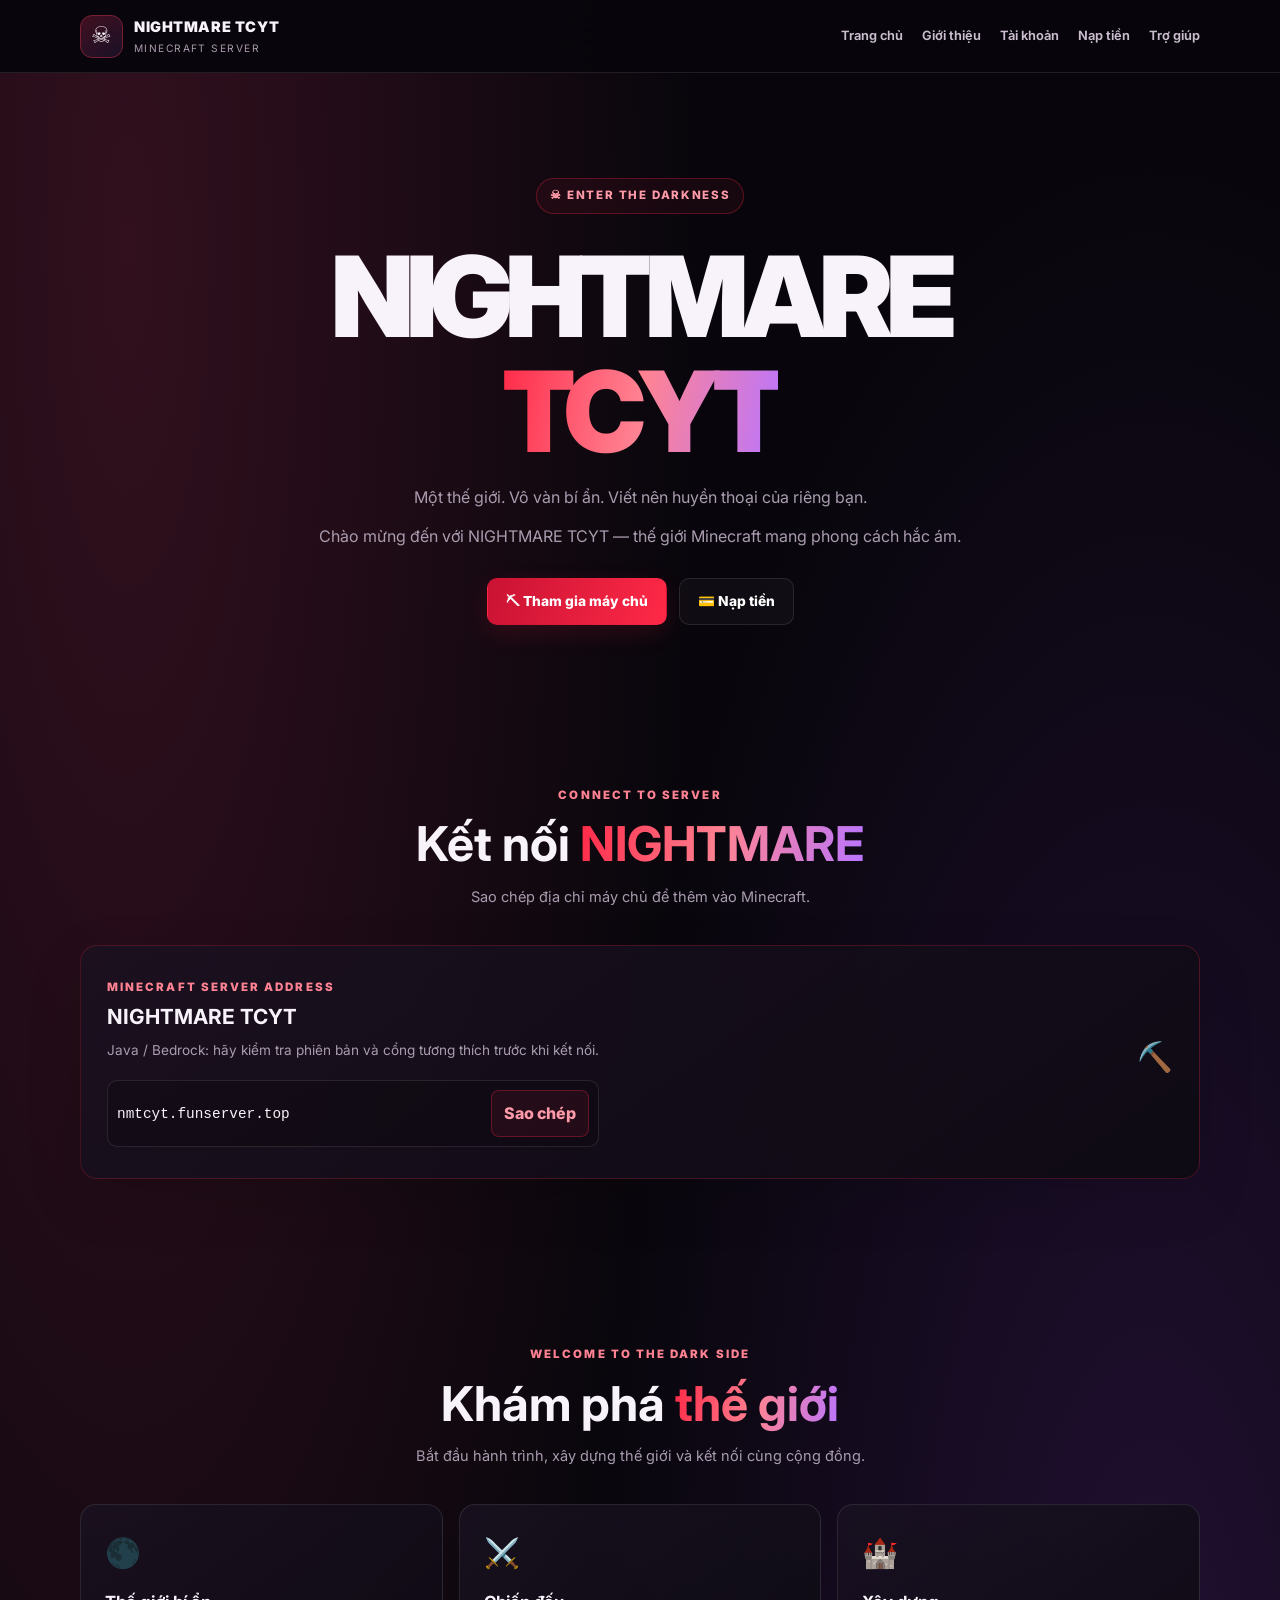
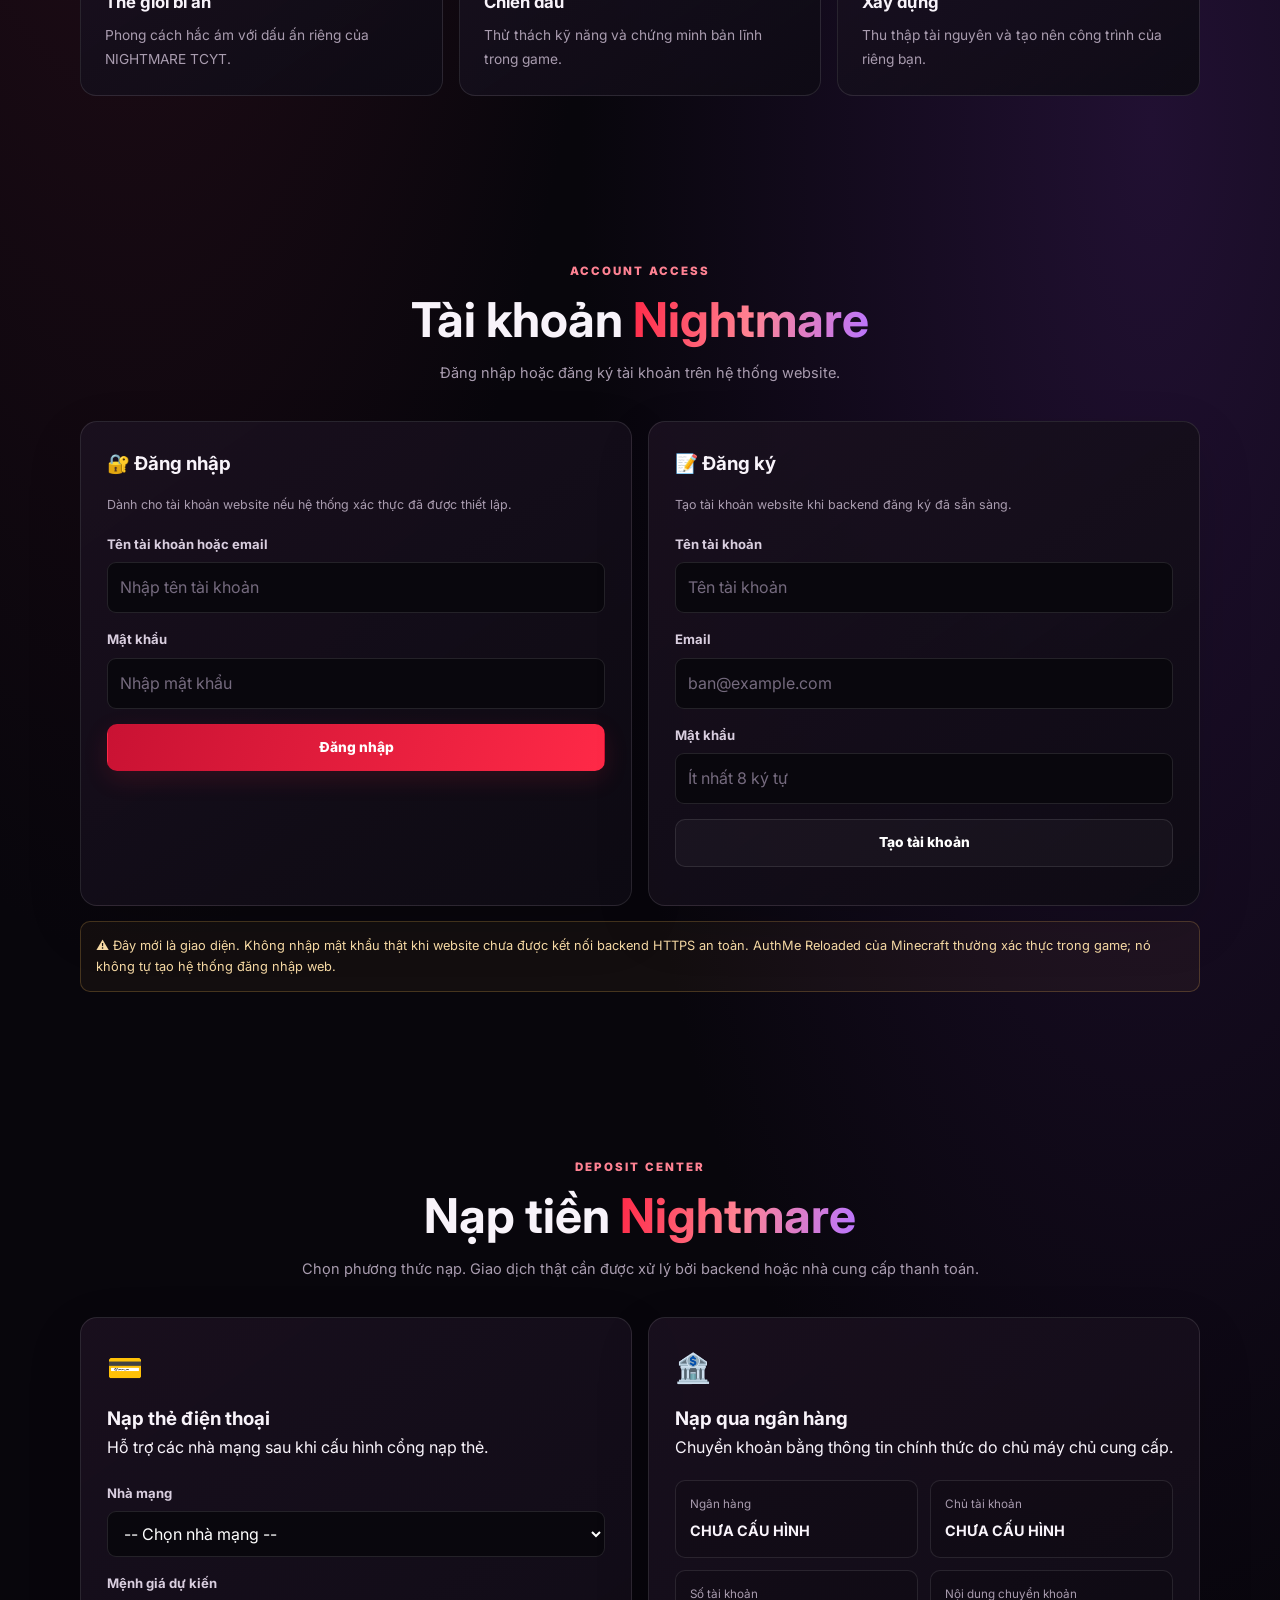
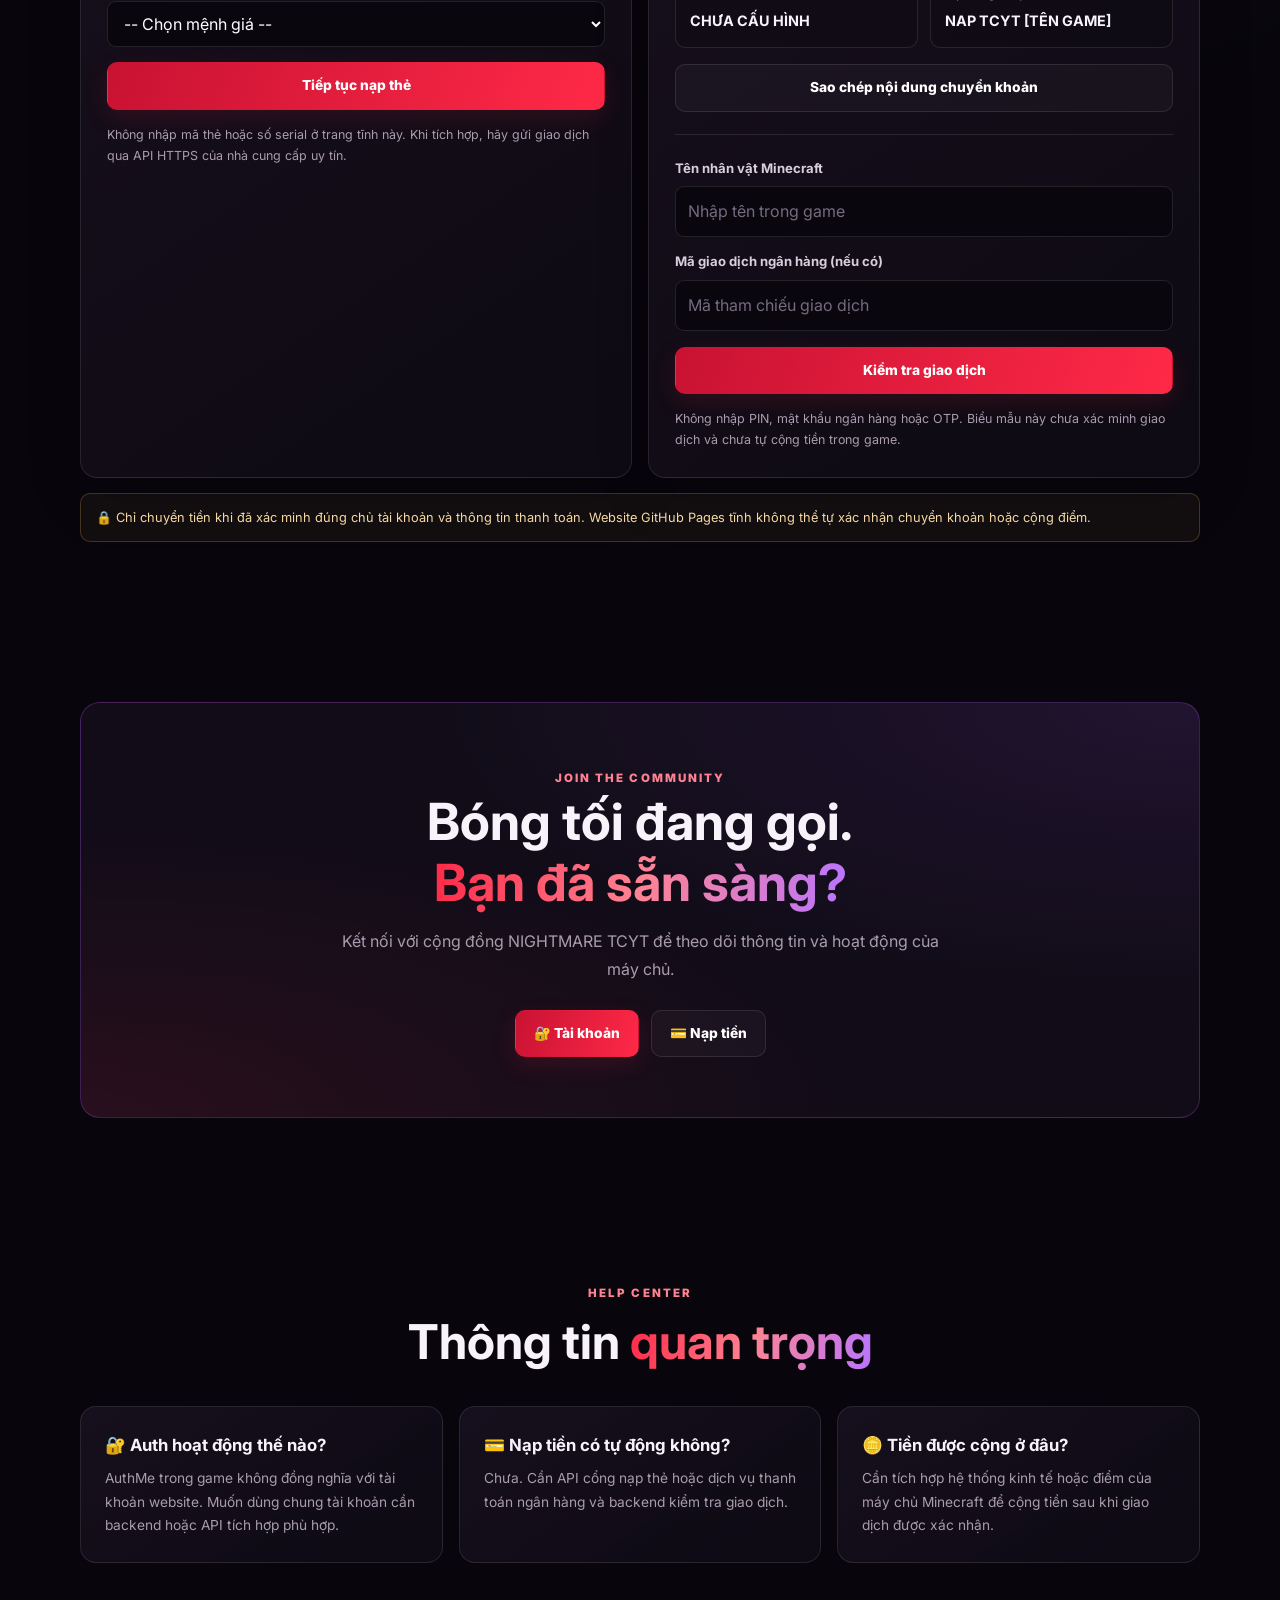
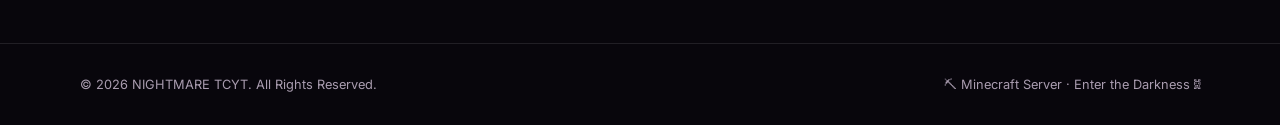
==== index.html @ 3fdc98ef "Update print statement from 'Hello' to 'Goodbye'" ====
<!DOCTYPE html>
<html lang="vi">
<head>
  <meta charset="UTF-8">
  <meta name="viewport" content="width=device-width, initial-scale=1">
  <meta name="theme-color" content="#08060c">
  <meta name="description" content="NIGHTMARE TCYT — Minecraft Server, tài khoản và nạp tiền.">
  <title>NIGHTMARE TCYT | Minecraft Server</title>

  <link rel="preconnect" href="https://fonts.googleapis.com">
  <link href="https://fonts.googleapis.com/css2?family=Inter:wght@400;500;600;700;800;900&display=swap" rel="stylesheet">

  <style>
    :root {
      --bg:#08060c;
      --panel:#130e19;
      --panel2:#1a1221;
      --red:#ff2947;
      --purple:#ad63ff;
      --text:#f8f3fa;
      --muted:#a99caf;
      --border:rgba(255,255,255,.1);
      --green:#50e3a4;
    }

    * { box-sizing:border-box; margin:0; padding:0; }

    html { scroll-behavior:smooth; scroll-padding-top:85px; }

    body {
      background:
        radial-gradient(ellipse at 10% 5%,#32101e 0,transparent 35%),
        radial-gradient(ellipse at 90% 35%,#211032 0,transparent 35%),
        var(--bg);
      color:var(--text);
      font-family:Inter,Arial,sans-serif;
      line-height:1.7;
    }

    a { color:inherit; text-decoration:none; }
    button,input,select { font:inherit; }
    button,a { -webkit-tap-highlight-color:transparent; }

    .container { width:min(1120px,calc(100% - 32px)); margin:auto; }
    .section { padding:80px 0; }

    .navbar {
      position:sticky; top:0; z-index:50;
      border-bottom:1px solid var(--border);
      background:rgba(8,6,12,.94);
      backdrop-filter:blur(18px);
    }

    .nav-inner {
      min-height:72px; display:flex; align-items:center;
      justify-content:space-between; gap:16px;
    }

    .brand { display:flex; align-items:center; gap:11px; }
    .brand-icon {
      display:grid; place-items:center; width:43px; height:43px;
      border:1px solid #792034; border-radius:12px;
      background:linear-gradient(145deg,#41101f,#1a1027);
      font-size:23px;
    }

    .brand strong { display:block; font-size:.91rem; font-weight:900; letter-spacing:.04em; }
    .brand small { display:block; color:var(--muted); font-size:.64rem; letter-spacing:.14em; }

    .nav-links { display:flex; align-items:center; gap:19px; }
    .nav-links a { color:#c9bdce; font-size:.8rem; font-weight:650; }
    .nav-links a:hover { color:#ff8293; }

    .menu-btn {
      display:none; padding:8px 12px; border:1px solid var(--border);
      border-radius:9px; background:var(--panel); color:white;
    }

    .btn {
      display:inline-flex; align-items:center; justify-content:center;
      gap:8px; min-height:45px; padding:11px 18px;
      border:1px solid transparent; border-radius:10px;
      cursor:pointer; font-size:.86rem; font-weight:800;
      transition:.2s;
    }

    .btn:hover { transform:translateY(-2px); }
    .primary { background:linear-gradient(110deg,#c91233,var(--red)); color:white; box-shadow:0 8px 25px #ff294722; }
    .secondary { border-color:var(--border); background:#ffffff08; color:white; }
    .full { width:100%; }

    .hero { padding:105px 0 75px; text-align:center; }
    .badge {
      display:inline-block; padding:7px 13px; border:1px solid #ff29474d;
      border-radius:50px; background:#ff294710; color:#ff9aa8;
      font-size:.72rem; font-weight:800; letter-spacing:.14em;
    }

    .hero h1 {
      margin:25px 0 15px; font-size:clamp(3rem,10vw,7rem);
      font-weight:900; letter-spacing:-.07em; line-height:1.03;
    }

    .gradient {
      color:transparent;
      background:linear-gradient(100deg,#ff2947,#ff8393,#b975ff);
      background-clip:text; -webkit-background-clip:text;
    }

    .hero p { max-width:680px; margin:12px auto; color:var(--muted); }
    .actions { display:flex; flex-wrap:wrap; justify-content:center; gap:12px; margin-top:27px; }

    .section-title { text-align:center; margin:0 auto 35px; max-width:720px; }
    .eyebrow { color:#ff8293; font-size:.72rem; font-weight:850; letter-spacing:.18em; }
    .section-title h2 { margin-top:8px; font-size:clamp(1.9rem,5vw,3rem); line-height:1.2; }
    .section-title p { margin-top:12px; color:var(--muted); font-size:.91rem; }

    .panel {
      padding:26px; border:1px solid var(--border); border-radius:17px;
      background:linear-gradient(145deg,#1b1120dd,#0e0b14f5);
      box-shadow:0 20px 55px #0002;
    }

    .server-box {
      display:flex; align-items:center; justify-content:space-between;
      gap:20px; border-color:#ff294738;
    }

    .server-box h3 { font-size:1.3rem; }
    .server-box p { margin-top:5px; color:var(--muted); font-size:.85rem; }

    .ip-row {
      display:flex; align-items:center; gap:10px; margin-top:18px;
      padding:9px; border:1px solid var(--border); border-radius:10px;
      background:#0003;
    }

    .ip-row code { flex:1; overflow-wrap:anywhere; font-size:.9rem; }
    .copy-btn {
      padding:9px 12px; border:1px solid #ff29474d; border-radius:8px;
      background:#ff294716; color:#ff9aa8; cursor:pointer; font-weight:800;
    }

    .grid { display:grid; grid-template-columns:repeat(3,minmax(0,1fr)); gap:16px; }
    .grid.two { grid-template-columns:repeat(2,minmax(0,1fr)); }

    .card {
      padding:24px; border:1px solid var(--border); border-radius:16px;
      background:linear-gradient(145deg,#1a1222cc,#0e0b14ee);
    }

    .card-icon { font-size:1.8rem; margin-bottom:10px; }
    .card h3 { font-size:1.05rem; }
    .card p { margin-top:8px; color:var(--muted); font-size:.86rem; }
    .card .btn { margin-top:18px; }

    .form-grid { display:grid; grid-template-columns:1fr 1fr; gap:15px; }
    .field { display:flex; flex-direction:column; gap:7px; }
    .field.full-width { grid-column:1/-1; }
    .field label { color:#d9cedf; font-size:.82rem; font-weight:700; }

    .field input,.field select {
      width:100%; min-height:46px; padding:11px 12px;
      border:1px solid #ffffff1c; border-radius:9px;
      outline:none; background:#09070d; color:white;
    }

    .field input:focus,.field select:focus { border-color:#a855f7; box-shadow:0 0 0 3px #a855f71c; }
    .field input::placeholder { color:#756a7e; }
    .form-note { margin-top:14px; color:var(--muted); font-size:.78rem; }
    .notice {
      margin-top:15px; padding:13px 15px; border:1px solid #ffbd5738;
      border-radius:10px; background:#ffbd570c; color:#f5d8a3; font-size:.8rem;
    }

    .status { margin-top:12px; color:#ff9aa8; font-size:.84rem; overflow-wrap:anywhere; }
    .divider { height:1px; margin:22px 0; background:var(--border); }

    .bank-details {
      display:grid; grid-template-columns:1fr 1fr; gap:12px; margin-top:18px;
    }

    .bank-item { padding:14px; border:1px solid var(--border); border-radius:10px; background:#0002; }
    .bank-item small { display:block; color:var(--muted); font-size:.73rem; }
    .bank-item strong { display:block; margin-top:4px; overflow-wrap:anywhere; font-size:.9rem; }

    .community {
      padding:clamp(28px,6vw,60px); border:1px solid #a855f744;
      border-radius:20px; text-align:center;
      background:radial-gradient(ellipse at 0 100%,#ff29471a,transparent 50%),
                 radial-gradient(ellipse at 100% 0,#a855f71b,transparent 50%),#110c18;
    }

    .community h2 { font-size:clamp(2rem,5vw,3.2rem); line-height:1.2; }
    .community p { max-width:600px; margin:15px auto; color:var(--muted); }

    footer { padding:30px 0; border-top:1px solid var(--border); color:var(--muted); font-size:.8rem; }
    .footer-row { display:flex; flex-wrap:wrap; justify-content:space-between; gap:15px; }

    @media(max-width:850px) {
      .nav-links { gap:10px; }
      .nav-links a { font-size:.72rem; }
      .grid { grid-template-columns:repeat(2,minmax(0,1fr)); }
    }

    @media(max-width:650px) {
      .menu-btn { display:block; }
      .nav-inner { min-height:66px; }
      .nav-links {
        display:none; position:absolute; top:100%; left:0; right:0;
        padding:12px 16px 18px; background:#0b0810;
        border-bottom:1px solid var(--border);
      }
      .nav-links.open { display:flex; flex-direction:column; align-items:stretch; }
      .nav-links a { padding:9px 3px; font-size:.88rem; }
      .hero { padding:75px 0 55px; }
      .section { padding:62px 0; }
      .grid,.grid.two,.form-grid,.bank-details { grid-template-columns:1fr; }
      .field.full-width { grid-column:auto; }
      .server-box { align-items:stretch; flex-direction:column; }
      .panel { padding:20px; }
      .actions { flex-direction:column; }
      .actions .btn { width:100%; }
    }

    @media(prefers-reduced-motion:reduce) {
      *,*::before,*::after { scroll-behavior:auto!important; transition:none!important; }
    }
  </style>
</head>

<body>
<header class="navbar">
  <div class="container nav-inner">
    <a class="brand" href="#home">
      <span class="brand-icon">☠</span>
      <span>
        <strong>NIGHTMARE TCYT</strong>
        <small>MINECRAFT SERVER</small>
      </span>
    </a>

    <button class="menu-btn" id="menuBtn" aria-label="Mở menu" aria-expanded="false">☰</button>

    <nav class="nav-links" id="navLinks">
      <a href="#home">Trang chủ</a>
      <a href="#about">Giới thiệu</a>
      <a href="#auth">Tài khoản</a>
      <a href="#deposit">Nạp tiền</a>
      <a href="#faq">Trợ giúp</a>
    </nav>
  </div>
</header>

<main>
  <section class="hero" id="home">
    <div class="container">
      <span class="badge">☠ ENTER THE DARKNESS</span>
      <h1>NIGHTMARE<br><span class="gradient">TCYT</span></h1>
      <p>Một thế giới. Vô vàn bí ẩn. Viết nên huyền thoại của riêng bạn.</p>
      <p>Chào mừng đến với NIGHTMARE TCYT — thế giới Minecraft mang phong cách hắc ám.</p>
      <div class="actions">
        <a class="btn primary" href="#connect">⛏ Tham gia máy chủ</a>
        <a class="btn secondary" href="#deposit">💳 Nạp tiền</a>
      </div>
    </div>
  </section>

  <section class="section" id="connect">
    <div class="container">
      <div class="section-title">
        <span class="eyebrow">CONNECT TO SERVER</span>
        <h2>Kết nối <span class="gradient">NIGHTMARE</span></h2>
        <p>Sao chép địa chỉ máy chủ để thêm vào Minecraft.</p>
      </div>

      <div class="panel server-box">
        <div>
          <span class="eyebrow">MINECRAFT SERVER ADDRESS</span>
          <h3>NIGHTMARE TCYT</h3>
          <p>Java / Bedrock: hãy kiểm tra phiên bản và cổng tương thích trước khi kết nối.</p>
          <div class="ip-row">
            <code id="serverIp">nmtcyt.funserver.top</code>
            <button class="copy-btn" id="copyIp" type="button">Sao chép</button>
          </div>
          <p class="status" id="copyStatus" aria-live="polite"></p>
        </div>
        <div class="card-icon" aria-hidden="true">⛏️</div>
      </div>
    </div>
  </section>

  <section class="section" id="about">
    <div class="container">
      <div class="section-title">
        <span class="eyebrow">WELCOME TO THE DARK SIDE</span>
        <h2>Khám phá <span class="gradient">thế giới</span></h2>
        <p>Bắt đầu hành trình, xây dựng thế giới và kết nối cùng cộng đồng.</p>
      </div>

      <div class="grid">
        <article class="card">
          <div class="card-icon">🌑</div>
          <h3>Thế giới bí ẩn</h3>
          <p>Phong cách hắc ám với dấu ấn riêng của NIGHTMARE TCYT.</p>
        </article>
        <article class="card">
          <div class="card-icon">⚔️</div>
          <h3>Chiến đấu</h3>
          <p>Thử thách kỹ năng và chứng minh bản lĩnh trong game.</p>
        </article>
        <article class="card">
          <div class="card-icon">🏰</div>
          <h3>Xây dựng</h3>
          <p>Thu thập tài nguyên và tạo nên công trình của riêng bạn.</p>
        </article>
      </div>
    </div>
  </section>

  <!-- AUTH -->
  <section class="section" id="auth">
    <div class="container">
      <div class="section-title">
        <span class="eyebrow">ACCOUNT ACCESS</span>
        <h2>Tài khoản <span class="gradient">Nightmare</span></h2>
        <p>Đăng nhập hoặc đăng ký tài khoản trên hệ thống website.</p>
      </div>

      <div class="grid two">
        <div class="panel">
          <h3>🔐 Đăng nhập</h3>
          <p class="form-note">Dành cho tài khoản website nếu hệ thống xác thực đã được thiết lập.</p>
          <form id="loginForm">
            <div class="form-grid" style="margin-top:18px">
              <div class="field full-width">
                <label for="loginUser">Tên tài khoản hoặc email</label>
                <input id="loginUser" name="username" autocomplete="username" required placeholder="Nhập tên tài khoản">
              </div>
              <div class="field full-width">
                <label for="loginPass">Mật khẩu</label>
                <input id="loginPass" name="password" type="password" autocomplete="current-password" required placeholder="Nhập mật khẩu">
              </div>
              <div class="field full-width">
                <button class="btn primary full" type="submit">Đăng nhập</button>
              </div>
            </div>
          </form>
          <p class="status" id="loginStatus" aria-live="polite"></p>
        </div>

        <div class="panel">
          <h3>📝 Đăng ký</h3>
          <p class="form-note">Tạo tài khoản website khi backend đăng ký đã sẵn sàng.</p>
          <form id="registerForm">
            <div class="form-grid" style="margin-top:18px">
              <div class="field full-width">
                <label for="registerUser">Tên tài khoản</label>
                <input id="registerUser" name="username" autocomplete="username" required minlength="3" maxlength="32" placeholder="Tên tài khoản">
              </div>
              <div class="field full-width">
                <label for="registerEmail">Email</label>
                <input id="registerEmail" name="email" type="email" autocomplete="email" required placeholder="ban@example.com">
              </div>
              <div class="field full-width">
                <label for="registerPass">Mật khẩu</label>
                <input id="registerPass" name="password" type="password" autocomplete="new-password" required minlength="8" placeholder="Ít nhất 8 ký tự">
              </div>
              <div class="field full-width">
                <button class="btn secondary full" type="submit">Tạo tài khoản</button>
              </div>
            </div>
          </form>
          <p class="status" id="registerStatus" aria-live="polite"></p>
        </div>
      </div>

      <div class="notice">
        ⚠️ Đây mới là giao diện. Không nhập mật khẩu thật khi website chưa được kết nối
        backend HTTPS an toàn. AuthMe Reloaded của Minecraft thường xác thực trong game;
        nó không tự tạo hệ thống đăng nhập web.
      </div>
    </div>
  </section>

  <!-- DEPOSIT -->
  <section class="section" id="deposit">
    <div class="container">
      <div class="section-title">
        <span class="eyebrow">DEPOSIT CENTER</span>
        <h2>Nạp tiền <span class="gradient">Nightmare</span></h2>
        <p>Chọn phương thức nạp. Giao dịch thật cần được xử lý bởi backend hoặc nhà cung cấp thanh toán.</p>
      </div>

      <div class="grid two">
        <!-- CARD DEPOSIT -->
        <div class="panel">
          <div class="card-icon">💳</div>
          <h3>Nạp thẻ điện thoại</h3>
          <p>Hỗ trợ các nhà mạng sau khi cấu hình cổng nạp thẻ.</p>

          <form id="cardForm">
            <div class="form-grid" style="margin-top:20px">
              <div class="field full-width">
                <label for="cardProvider">Nhà mạng</label>
                <select id="cardProvider" required>
                  <option value="">-- Chọn nhà mạng --</option>
                  <option value="VIETTEL">Viettel</option>
                  <option value="MOBIFONE">MobiFone</option>
                  <option value="VINAPHONE">VinaPhone</option>
                  <option value="OTHER">Nhà mạng khác</option>
                </select>
              </div>
              <div class="field full-width">
                <label for="cardAmount">Mệnh giá dự kiến</label>
                <select id="cardAmount" required>
                  <option value="">-- Chọn mệnh giá --</option>
                  <option value="10000">10.000 VNĐ</option>
                  <option value="20000">20.000 VNĐ</option>
                  <option value="50000">50.000 VNĐ</option>
                  <option value="100000">100.000 VNĐ</option>
                  <option value="200000">200.000 VNĐ</option>
                  <option value="500000">500.000 VNĐ</option>
                </select>
              </div>
              <div class="field full-width">
                <button class="btn primary full" type="submit">Tiếp tục nạp thẻ</button>
              </div>
            </div>
          </form>
          <p class="status" id="cardStatus" aria-live="polite"></p>
          <p class="form-note">
            Không nhập mã thẻ hoặc số serial ở trang tĩnh này. Khi tích hợp,
            hãy gửi giao dịch qua API HTTPS của nhà cung cấp uy tín.
          </p>
        </div>

        <!-- BANK DEPOSIT -->
        <div class="panel">
          <div class="card-icon">🏦</div>
          <h3>Nạp qua ngân hàng</h3>
          <p>Chuyển khoản bằng thông tin chính thức do chủ máy chủ cung cấp.</p>

          <div class="bank-details">
            <div class="bank-item">
              <small>Ngân hàng</small>
              <strong id="bankName">CHƯA CẤU HÌNH</strong>
            </div>
            <div class="bank-item">
              <small>Chủ tài khoản</small>
              <strong id="bankOwner">CHƯA CẤU HÌNH</strong>
            </div>
            <div class="bank-item">
              <small>Số tài khoản</small>
              <strong id="bankAccount">CHƯA CẤU HÌNH</strong>
            </div>
            <div class="bank-item">
              <small>Nội dung chuyển khoản</small>
              <strong id="bankMemo">NAP TCYT [TÊN GAME]</strong>
            </div>
          </div>

          <button class="btn secondary full" id="copyMemo" type="button" style="margin-top:16px">
            Sao chép nội dung chuyển khoản
          </button>

          <div class="divider"></div>

          <form id="bankForm">
            <div class="field">
              <label for="gameName">Tên nhân vật Minecraft</label>
              <input id="gameName" required maxlength="32" placeholder="Nhập tên trong game">
            </div>
            <div class="field" style="margin-top:13px">
              <label for="transactionRef">Mã giao dịch ngân hàng (nếu có)</label>
              <input id="transactionRef" maxlength="100" placeholder="Mã tham chiếu giao dịch">
            </div>
            <button class="btn primary full" type="submit" style="margin-top:16px">
              Kiểm tra giao dịch
            </button>
          </form>
          <p class="status" id="bankStatus" aria-live="polite"></p>
          <p class="form-note">
            Không nhập PIN, mật khẩu ngân hàng hoặc OTP. Biểu mẫu này chưa xác minh
            giao dịch và chưa tự cộng tiền trong game.
          </p>
        </div>
      </div>

      <div class="notice">
        🔒 Chỉ chuyển tiền khi đã xác minh đúng chủ tài khoản và thông tin thanh toán.
        Website GitHub Pages tĩnh không thể tự xác nhận chuyển khoản hoặc cộng điểm.
      </div>
    </div>
  </section>

  <section class="section" id="community">
    <div class="container">
      <div class="community">
        <span class="eyebrow">JOIN THE COMMUNITY</span>
        <h2>Bóng tối đang gọi.<br><span class="gradient">Bạn đã sẵn sàng?</span></h2>
        <p>Kết nối với cộng đồng NIGHTMARE TCYT để theo dõi thông tin và hoạt động của máy chủ.</p>
        <div class="actions">
          <a class="btn primary" href="#auth">🔐 Tài khoản</a>
          <a class="btn secondary" href="#deposit">💳 Nạp tiền</a>
        </div>
      </div>
    </div>
  </section>

  <section class="section" id="faq">
    <div class="container">
      <div class="section-title">
        <span class="eyebrow">HELP CENTER</span>
        <h2>Thông tin <span class="gradient">quan trọng</span></h2>
      </div>

      <div class="grid">
        <article class="card">
          <h3>🔐 Auth hoạt động thế nào?</h3>
          <p>AuthMe trong game không đồng nghĩa với tài khoản website. Muốn dùng chung tài khoản cần backend hoặc API tích hợp phù hợp.</p>
        </article>
        <article class="card">
          <h3>💳 Nạp tiền có tự động không?</h3>
          <p>Chưa. Cần API cổng nạp thẻ hoặc dịch vụ thanh toán ngân hàng và backend kiểm tra giao dịch.</p>
        </article>
        <article class="card">
          <h3>🪙 Tiền được cộng ở đâu?</h3>
          <p>Cần tích hợp hệ thống kinh tế hoặc điểm của máy chủ Minecraft để cộng tiền sau khi giao dịch được xác nhận.</p>
        </article>
      </div>
    </div>
  </section>
</main>

<footer>
  <div class="container footer-row">
    <span>© <span id="year"></span> NIGHTMARE TCYT. All Rights Reserved.</span>
    <span>⛏ Minecraft Server · Enter the Darkness ☠</span>
  </div>
</footer>

<script>
  /*
   * NIGHTMARE TCYT CONFIG
   *
   * Chỉ điền thông tin ngân hàng được phép công khai.
   * Không đặt API secret, token hoặc mật khẩu trong JavaScript phía trình duyệt.
   */
  const CONFIG = {
    serverIp: "nmtcyt.funserver.top",

    // Điền sau khi xác minh thông tin tài khoản nhận tiền.
    bankName: "",
    bankOwner: "",
    bankAccount: "",
    bankMemoPrefix: "NAP TCYT",

    // Chỉ cấu hình sau khi có backend thật.
    apiBaseUrl: ""
  };

  const $ = id => document.getElementById(id);

  $("year").textContent = new Date().getFullYear();
  $("serverIp").textContent = CONFIG.serverIp;

  $("bankName").textContent = CONFIG.bankName || "CHƯA CẤU HÌNH";
  $("bankOwner").textContent = CONFIG.bankOwner || "CHƯA CẤU HÌNH";
  $("bankAccount").textContent = CONFIG.bankAccount || "CHƯA CẤU HÌNH";

  function getBankMemo() {
    const name = $("gameName").value.trim();
    return CONFIG.bankMemoPrefix + (name ? " " + name : " [TÊN GAME]");
  }

  function refreshMemo() {
    $("bankMemo").textContent = getBankMemo();
  }

  $("gameName").addEventListener("input", refreshMemo);

  async function copyText(text) {
    if (navigator.clipboard && window.isSecureContext) {
      await navigator.clipboard.writeText(text);
      return true;
    }

    const input = document.createElement("textarea");
    input.value = text;
    input.style.position = "fixed";
    input.style.opacity = "0";
    document.body.appendChild(input);
    input.select();

    const success = document.execCommand("copy");
    input.remove();
    return success;
  }

  $("copyIp").addEventListener("click", async () => {
    try {
      const ok = await copyText(CONFIG.serverIp);
      $("copyStatus").textContent = ok
        ? "✓ Đã sao chép IP máy chủ!"
        : "Không thể sao chép tự động. Hãy sao chép IP thủ công.";
    } catch {
      $("copyStatus").textContent = "Không thể sao chép. Hãy sao chép IP thủ công.";
    }
  });

  $("copyMemo").addEventListener("click", async () => {
    refreshMemo();

    try {
      const ok = await copyText(getBankMemo());
      $("bankStatus").textContent = ok
        ? "Đã sao chép nội dung chuyển khoản."
        : "Không thể sao chép tự động.";
    } catch {
      $("bankStatus").textContent = "Không thể sao chép tự động.";
    }
  });

  /*
   * Các biểu mẫu bên dưới CHƯA gửi dữ liệu đi đâu cả.
   * Chỉ kết nối sau khi đã triển khai backend HTTPS và xác thực an toàn.
   */

  $("loginForm").addEventListener("submit", event => {
    event.preventDefault();
    $("loginStatus").textContent =
      "Hệ thống đăng nhập chưa được kết nối backend. Chưa có tài khoản nào được xác thực.";
  });

  $("registerForm").addEventListener("submit", event => {
    event.preventDefault();
    $("registerStatus").textContent =
      "Hệ thống đăng ký chưa được kết nối backend. Chưa có tài khoản nào được tạo.";
  });

  $("cardForm").addEventListener("submit", event => {
    event.preventDefault();
    $("cardStatus").textContent =
      "Chưa kết nối cổng nạp thẻ. Chưa có giao dịch hoặc khoản nạp nào được tạo.";
  });

  $("bankForm").addEventListener("submit", event => {
    event.preventDefault();
    $("bankStatus").textContent =
      "Chưa kết nối API kiểm tra giao dịch. Thông tin vừa nhập chưa được gửi đi và giao dịch chưa được xác minh.";
  });

  // Menu điện thoại.
  const menuBtn = $("menuBtn");
  const navLinks = $("navLinks");

  menuBtn.addEventListener("click", () => {
    const open = navLinks.classList.toggle("open");
    menuBtn.textContent = open ? "✕" : "☰";
    menuBtn.setAttribute("aria-expanded", String(open));
  });

  navLinks.querySelectorAll("a").forEach(link => {
    link.addEventListener("click", () => {
      navLinks.classList.remove("open");
      menuBtn.textContent = "☰";
      menuBtn.setAttribute("aria-expanded", "false");
    });
  });
</script>
</body>
</html>
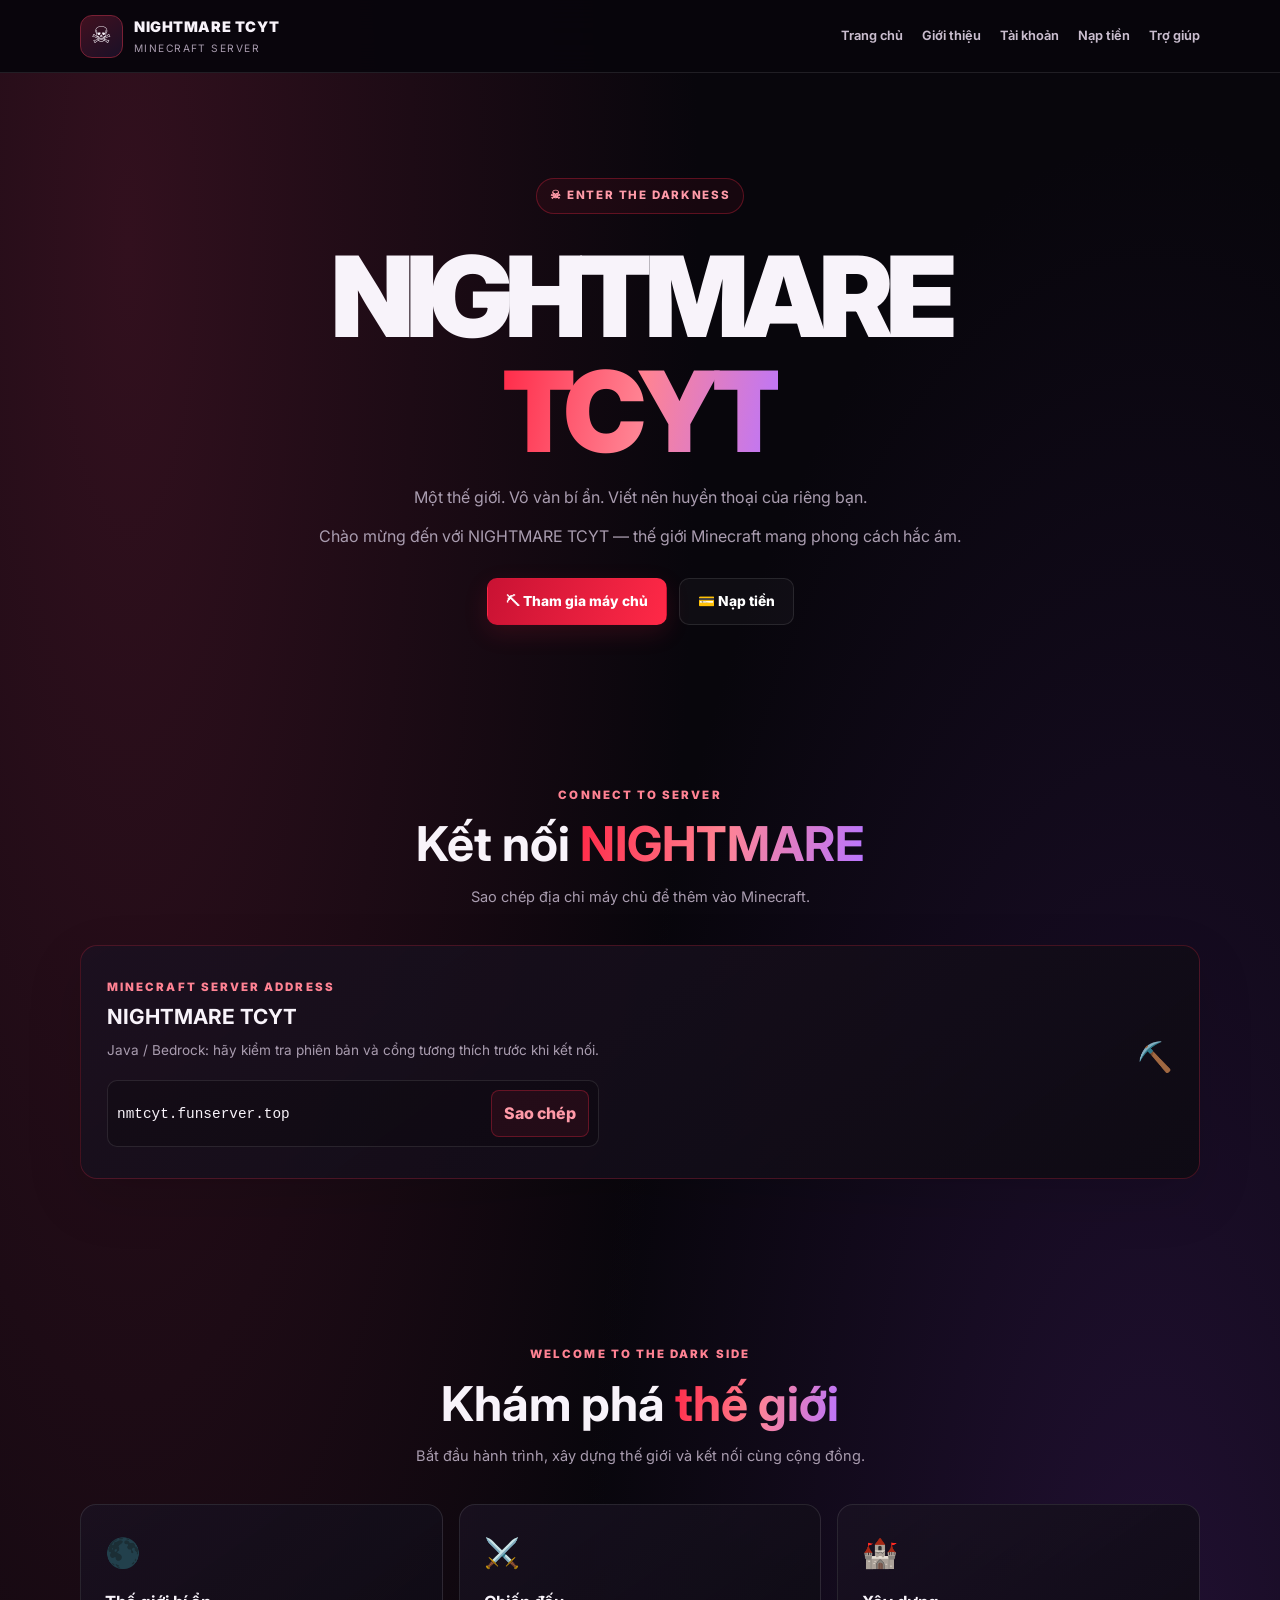
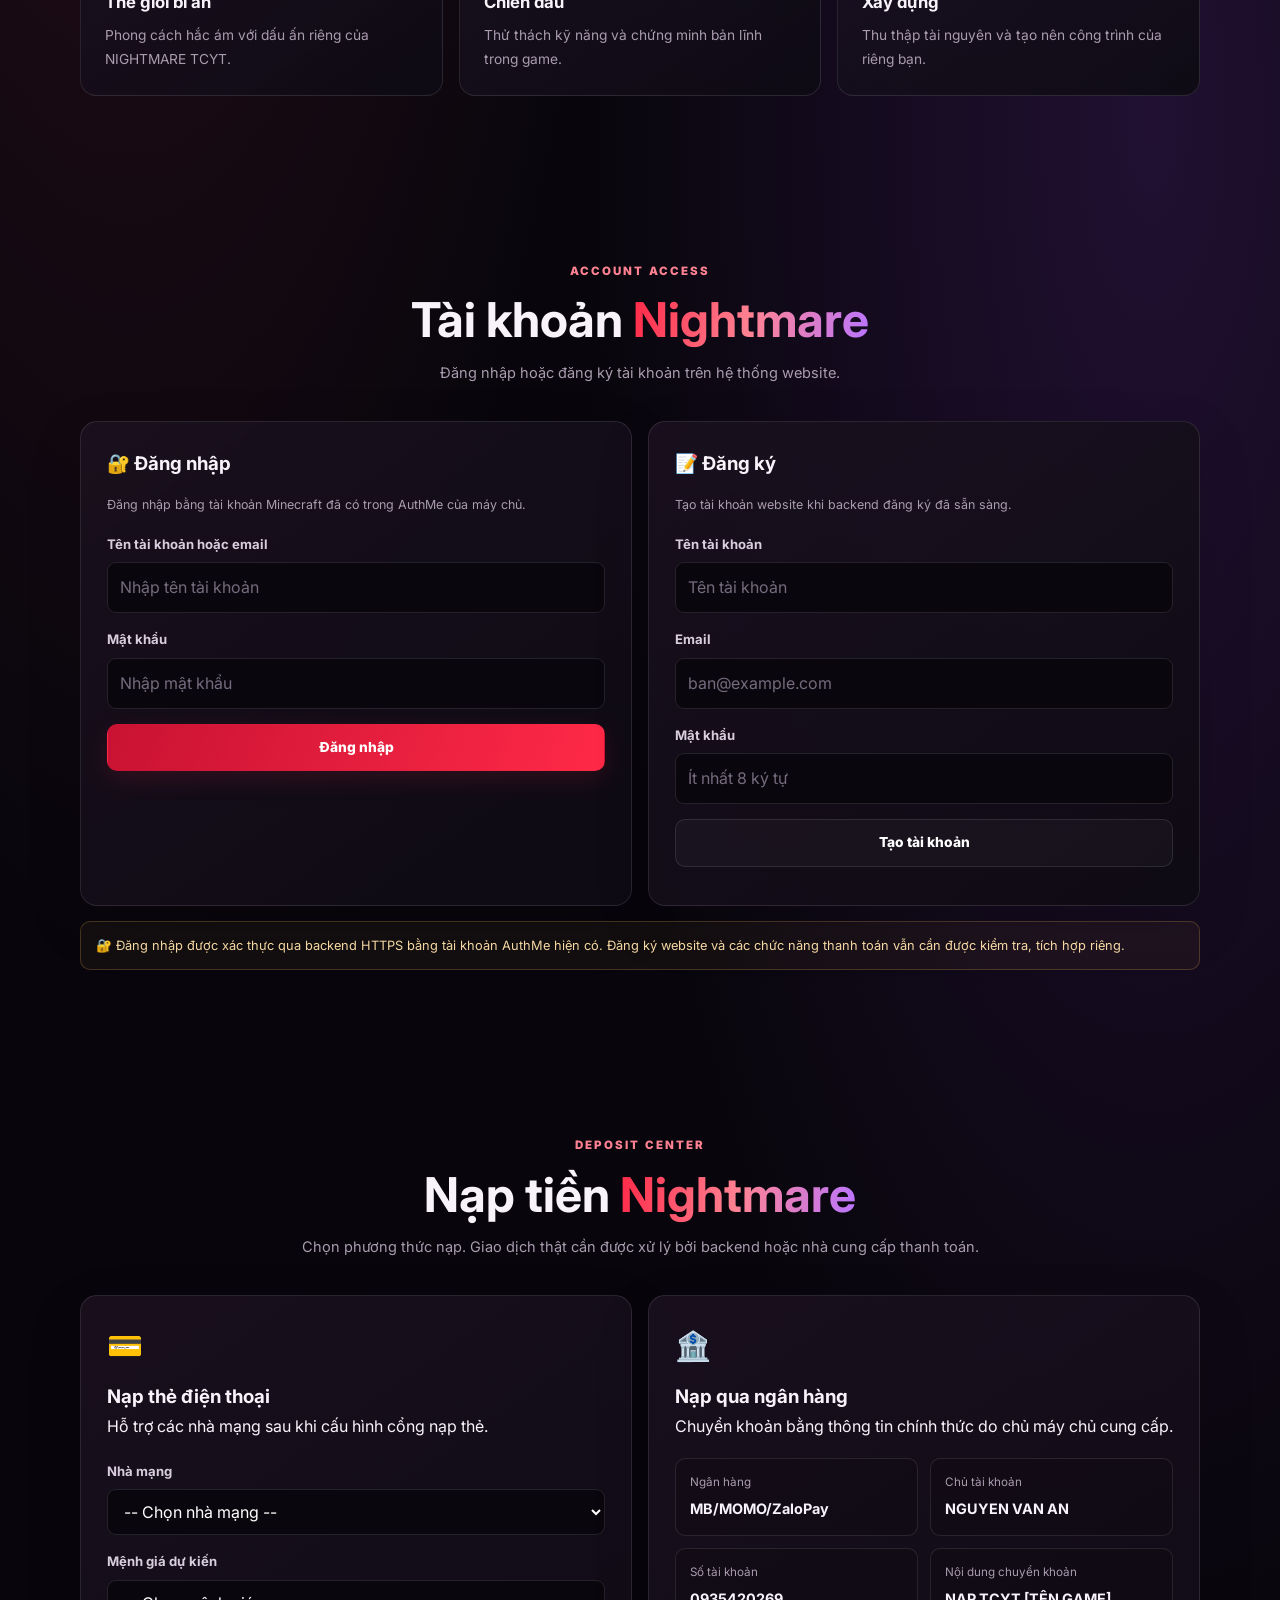
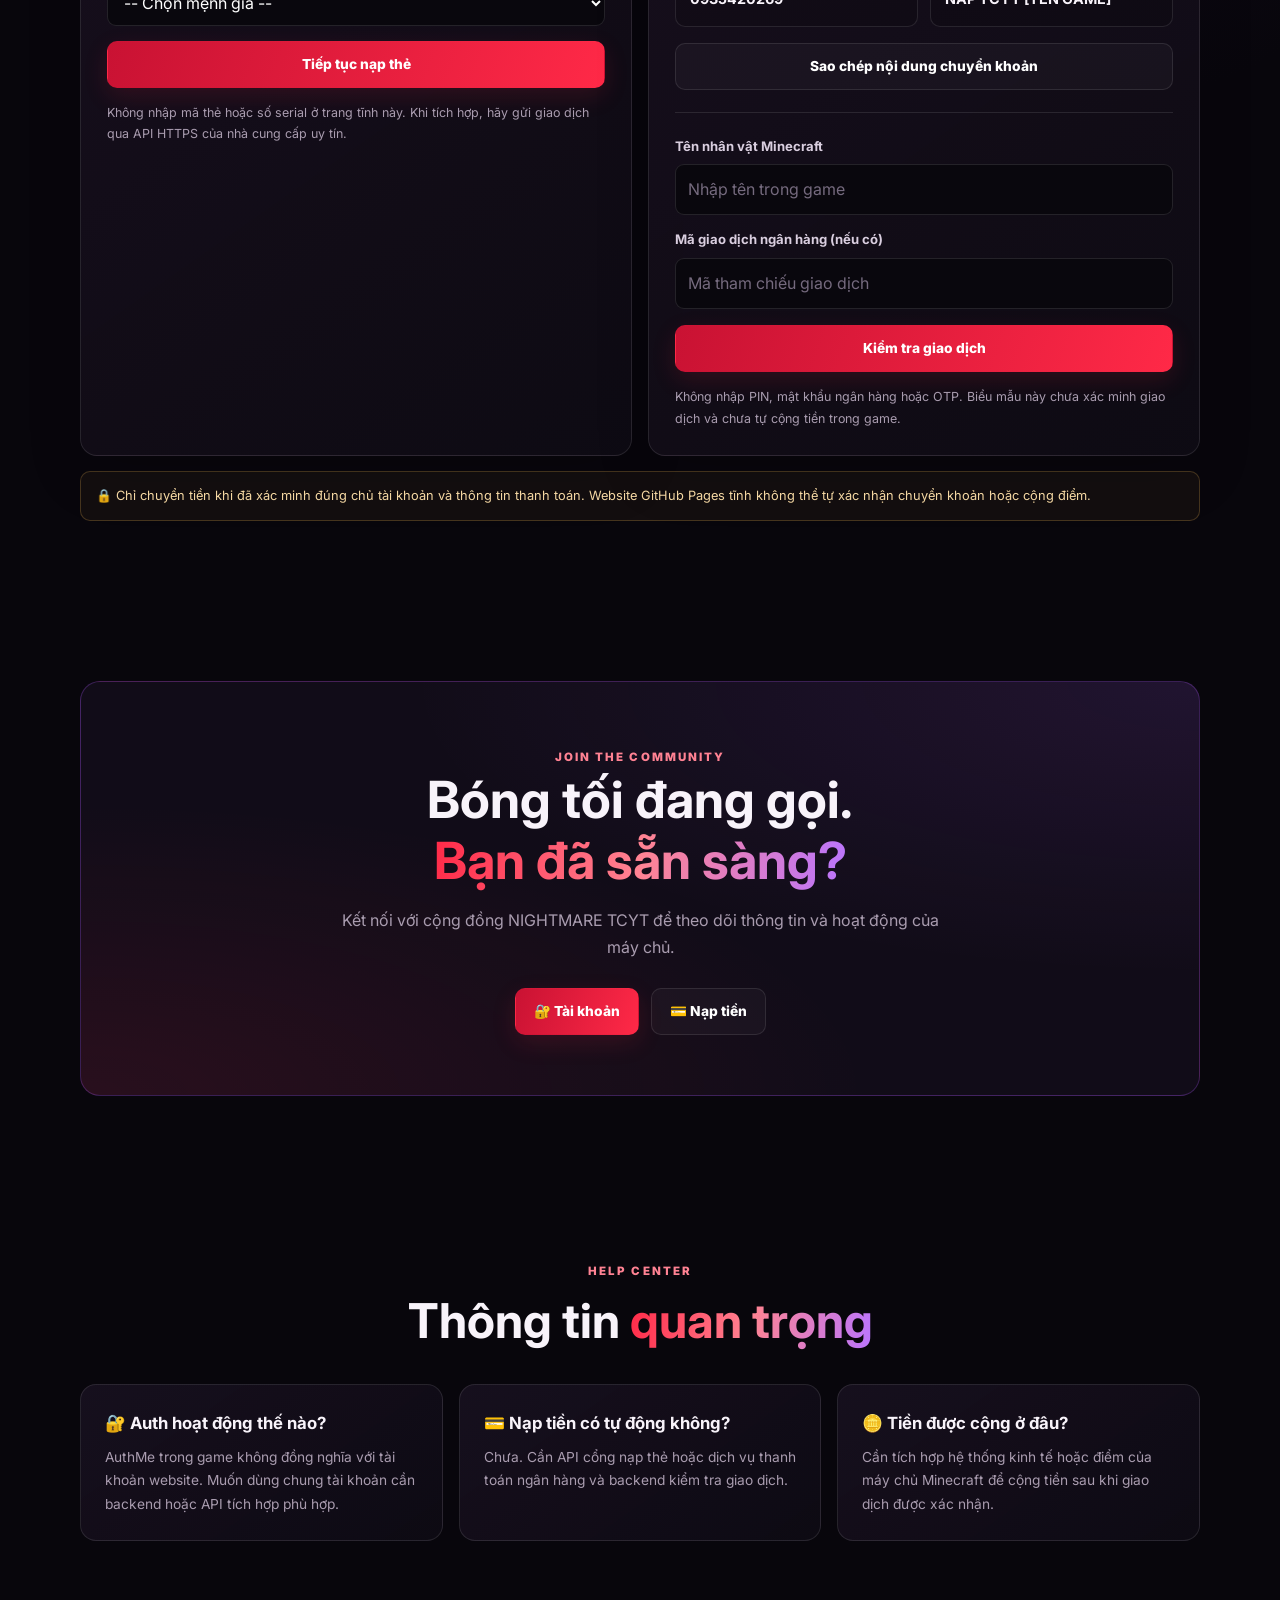
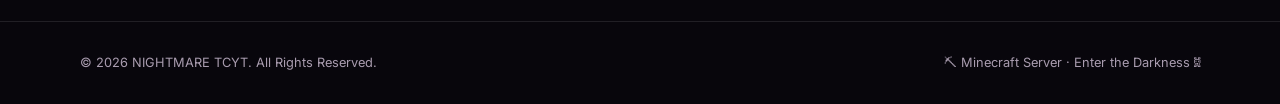
==== commit 4e0bf1d3: "Update login process and configuration details" ====
--- a/index.html
+++ b/index.html
@@ -331,7 +331,7 @@
       <div class="grid two">
         <div class="panel">
           <h3>🔐 Đăng nhập</h3>
-          <p class="form-note">Dành cho tài khoản website nếu hệ thống xác thực đã được thiết lập.</p>
+          <p class="form-note">Đăng nhập bằng tài khoản Minecraft đã có trong AuthMe của máy chủ.</p>
           <form id="loginForm">
             <div class="form-grid" style="margin-top:18px">
               <div class="field full-width">
@@ -377,9 +377,8 @@
       </div>
 
       <div class="notice">
-        ⚠️ Đây mới là giao diện. Không nhập mật khẩu thật khi website chưa được kết nối
-        backend HTTPS an toàn. AuthMe Reloaded của Minecraft thường xác thực trong game;
-        nó không tự tạo hệ thống đăng nhập web.
+        🔐 Đăng nhập được xác thực qua backend HTTPS bằng tài khoản AuthMe hiện có.
+        Đăng ký website và các chức năng thanh toán vẫn cần được kiểm tra, tích hợp riêng.
       </div>
     </div>
   </section>
@@ -552,13 +551,13 @@
     serverIp: "nmtcyt.funserver.top",
 
     // Điền sau khi xác minh thông tin tài khoản nhận tiền.
-    bankName: "",
-    bankOwner: "",
-    bankAccount: "",
+    bankName: "MB/MOMO/ZaloPay",
+    bankOwner: "NGUYEN VAN AN",
+    bankAccount: "0935420269",
     bankMemoPrefix: "NAP TCYT",
 
     // Chỉ cấu hình sau khi có backend thật.
-    apiBaseUrl: ""
+    apiBaseUrl: "https://minecraftrechargebackend.onrender.com"
   };
 
   const $ = id => document.getElementById(id);
@@ -566,9 +565,9 @@
   $("year").textContent = new Date().getFullYear();
   $("serverIp").textContent = CONFIG.serverIp;
 
-  $("bankName").textContent = CONFIG.bankName || "CHƯA CẤU HÌNH";
-  $("bankOwner").textContent = CONFIG.bankOwner || "CHƯA CẤU HÌNH";
-  $("bankAccount").textContent = CONFIG.bankAccount || "CHƯA CẤU HÌNH";
+  $("bankName").textContent = CONFIG.bankName || "MB/MOMO/ZALOPAY";
+  $("bankOwner").textContent = CONFIG.bankOwner || "NGUYEN VAN AN";
+  $("bankAccount").textContent = CONFIG.bankAccount ||"0935420269";
 
   function getBankMemo() {
     const name = $("gameName").value.trim();
@@ -628,10 +627,58 @@
    * Chỉ kết nối sau khi đã triển khai backend HTTPS và xác thực an toàn.
    */
 
-  $("loginForm").addEventListener("submit", event => {
+  $("loginForm").addEventListener("submit", async event => {
     event.preventDefault();
-    $("loginStatus").textContent =
-      "Hệ thống đăng nhập chưa được kết nối backend. Chưa có tài khoản nào được xác thực.";
+
+    const form = event.currentTarget;
+    const status = $("loginStatus");
+    const button = form.querySelector('button[type="submit"]');
+    const originalText = button.textContent;
+    const username = $("loginUser").value.trim();
+    const password = $("loginPass").value;
+    const apiBaseUrl = String(CONFIG.apiBaseUrl || "").replace(/\/+$/, "");
+
+    if (!apiBaseUrl) {
+      status.textContent = "Backend chưa được cấu hình. Vui lòng thử lại sau.";
+      return;
+    }
+
+    button.disabled = true;
+    button.textContent = "Đang đăng nhập...";
+    status.textContent = "";
+
+    try {
+      const response = await fetch(`${apiBaseUrl}/api/auth/login`, {
+        method: "POST",
+        headers: { "Content-Type": "application/json" },
+        body: JSON.stringify({ username, password })
+      });
+
+      let data;
+      try {
+        data = await response.json();
+      } catch {
+        throw new Error(`Backend trả về phản hồi không hợp lệ (HTTP ${response.status}).`);
+      }
+
+      if (!response.ok || data.status !== "success" || !data.token) {
+        throw new Error(data.message || `Đăng nhập thất bại (HTTP ${response.status}).`);
+      }
+
+      localStorage.setItem("mc_token", data.token);
+      localStorage.setItem("mc_user", data.username || username);
+      status.textContent = `✓ Đăng nhập thành công: ${data.username || username}`;
+    } catch (error) {
+      console.error("NIGHTMARE TCYT login error:", error);
+      if (error instanceof TypeError) {
+        status.textContent = "Không gọi được API. Kiểm tra URL backend, trạng thái Render và CORS.";
+      } else {
+        status.textContent = error.message || "Không thể đăng nhập. Vui lòng thử lại.";
+      }
+    } finally {
+      button.disabled = false;
+      button.textContent = originalText;
+    }
   });
 
   $("registerForm").addEventListener("submit", event => {
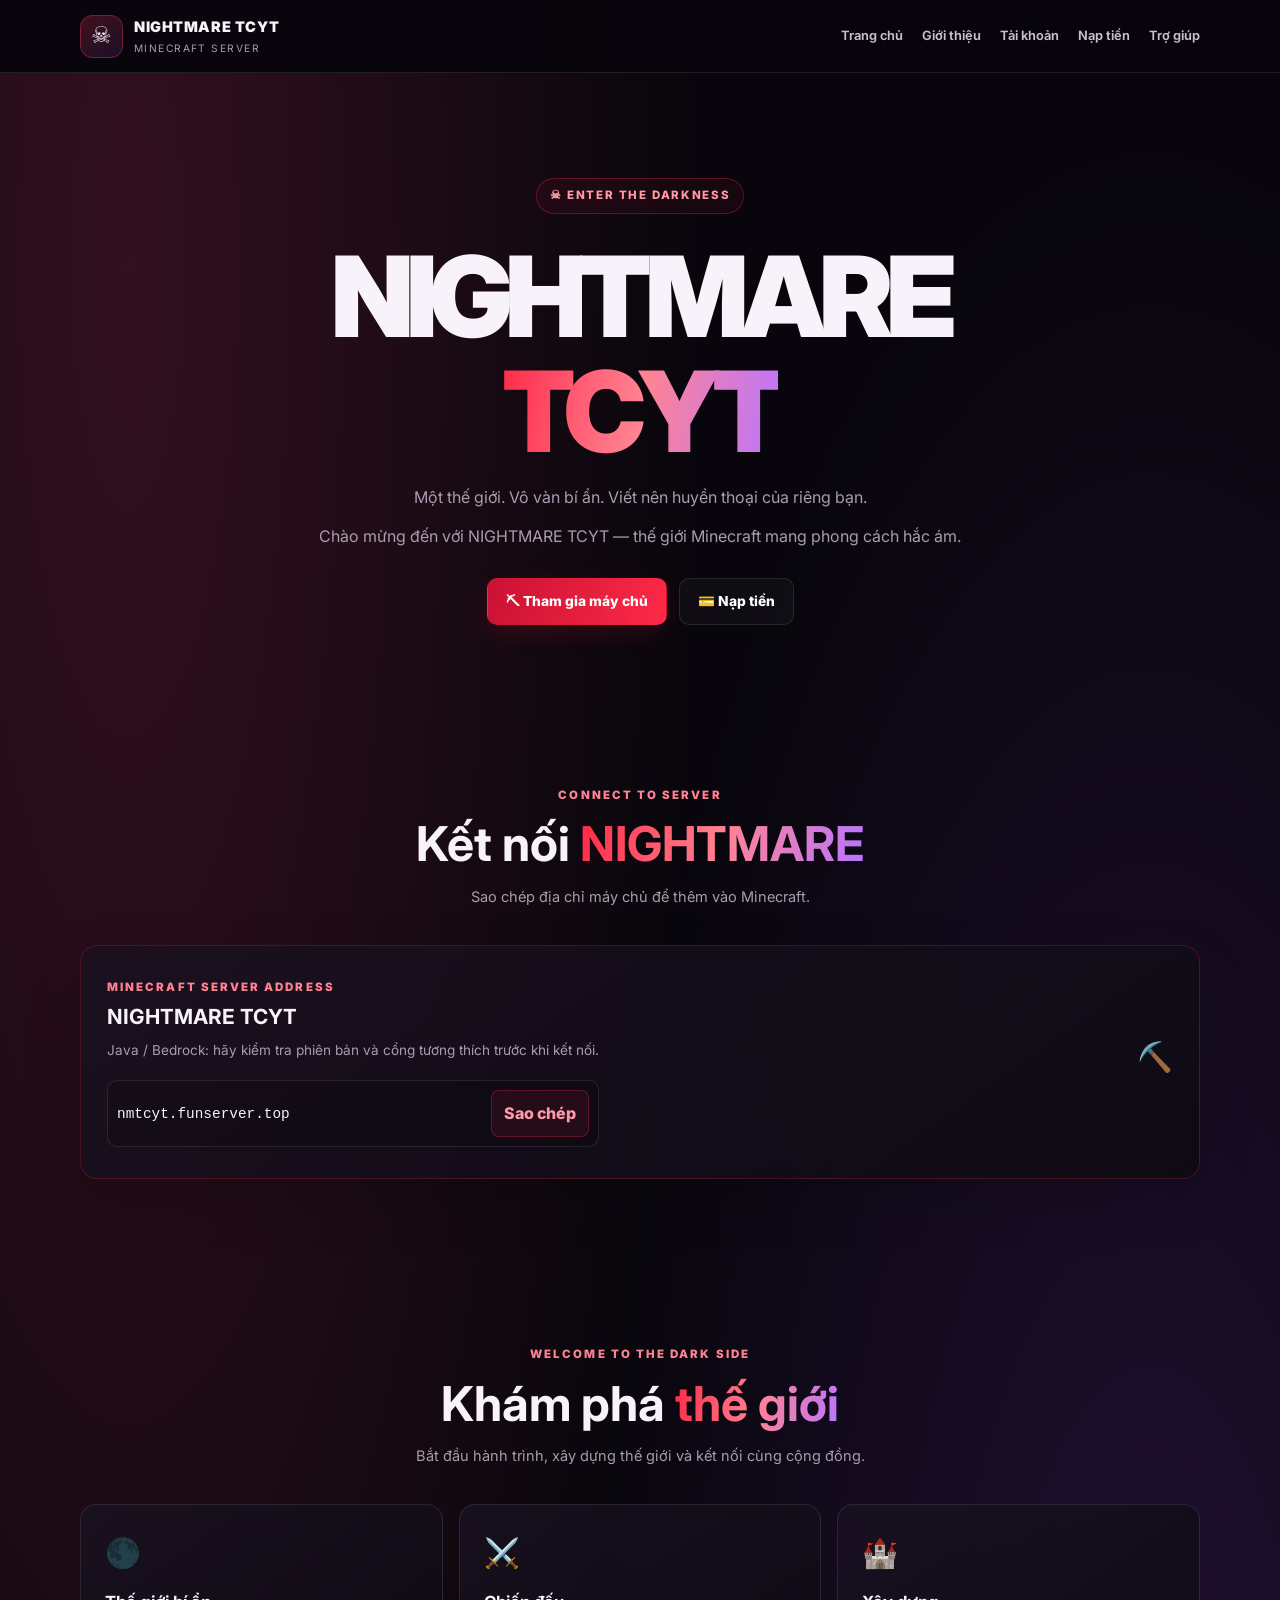
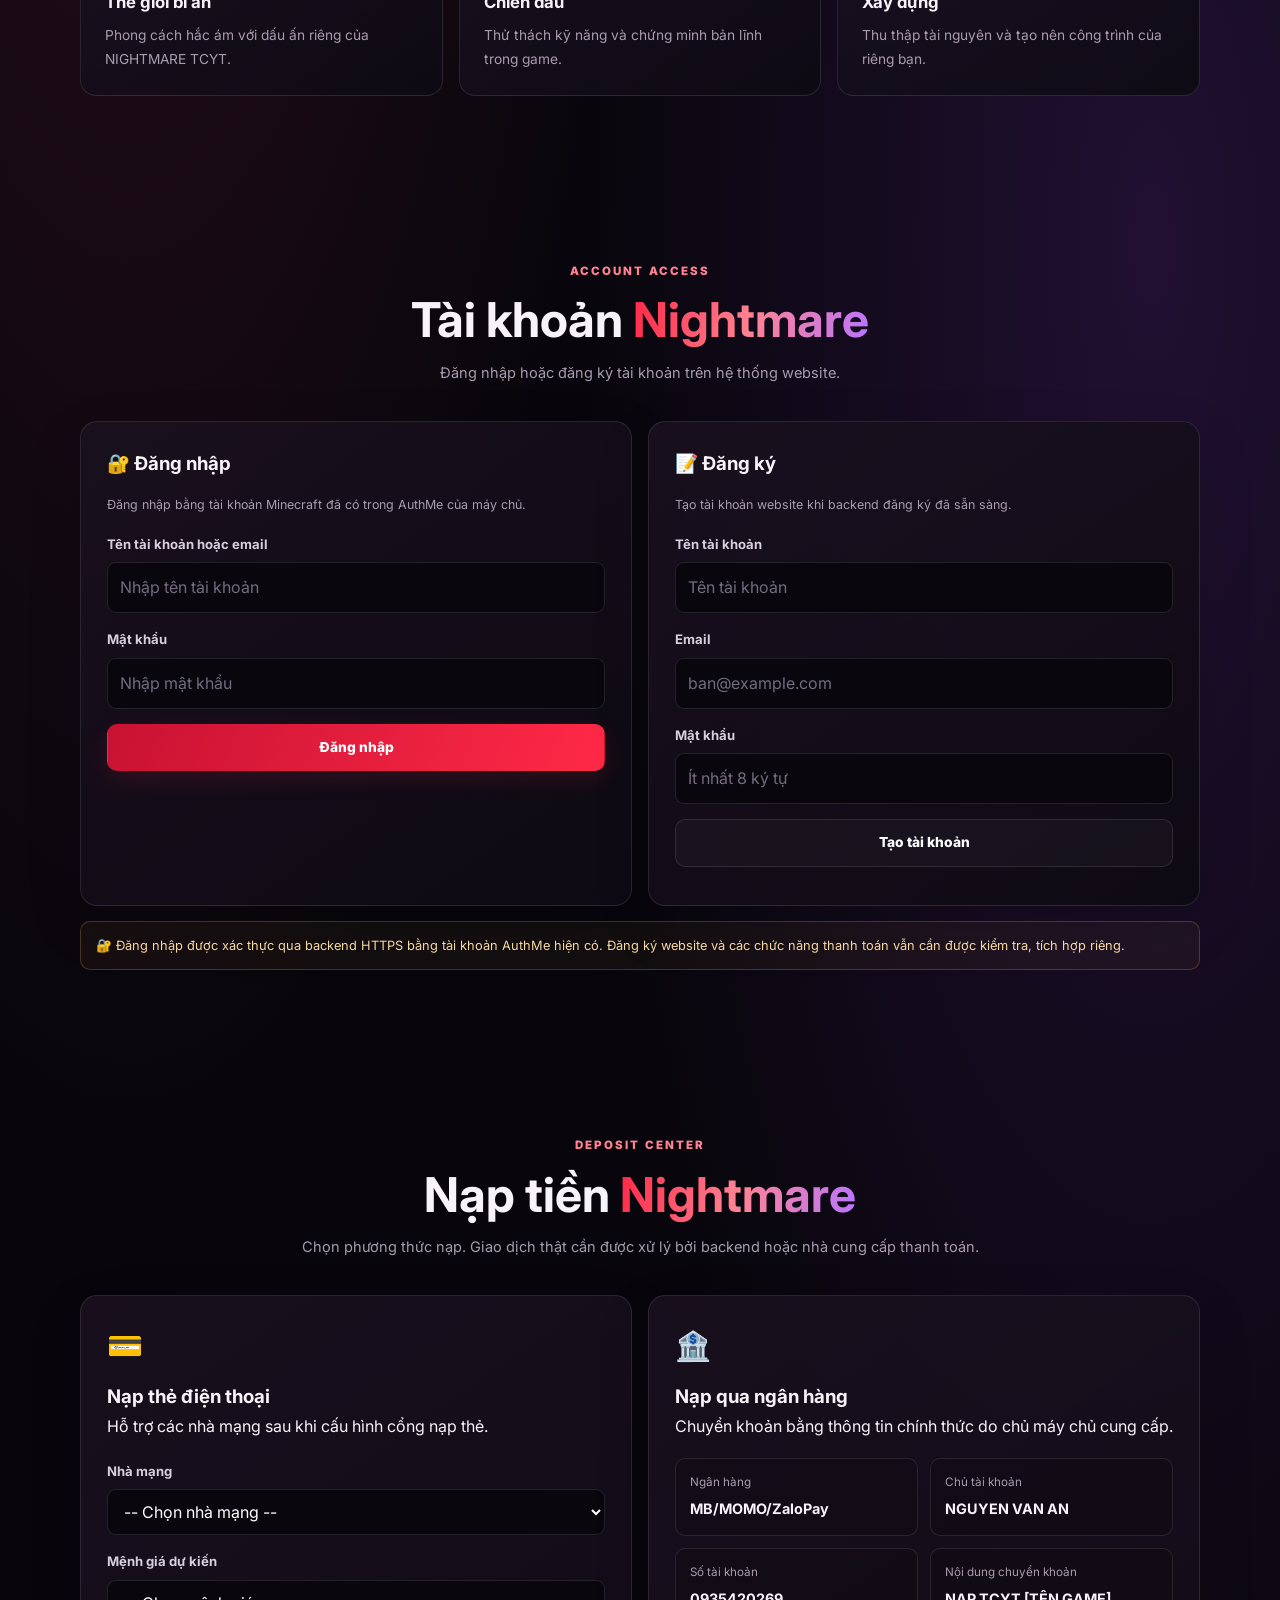
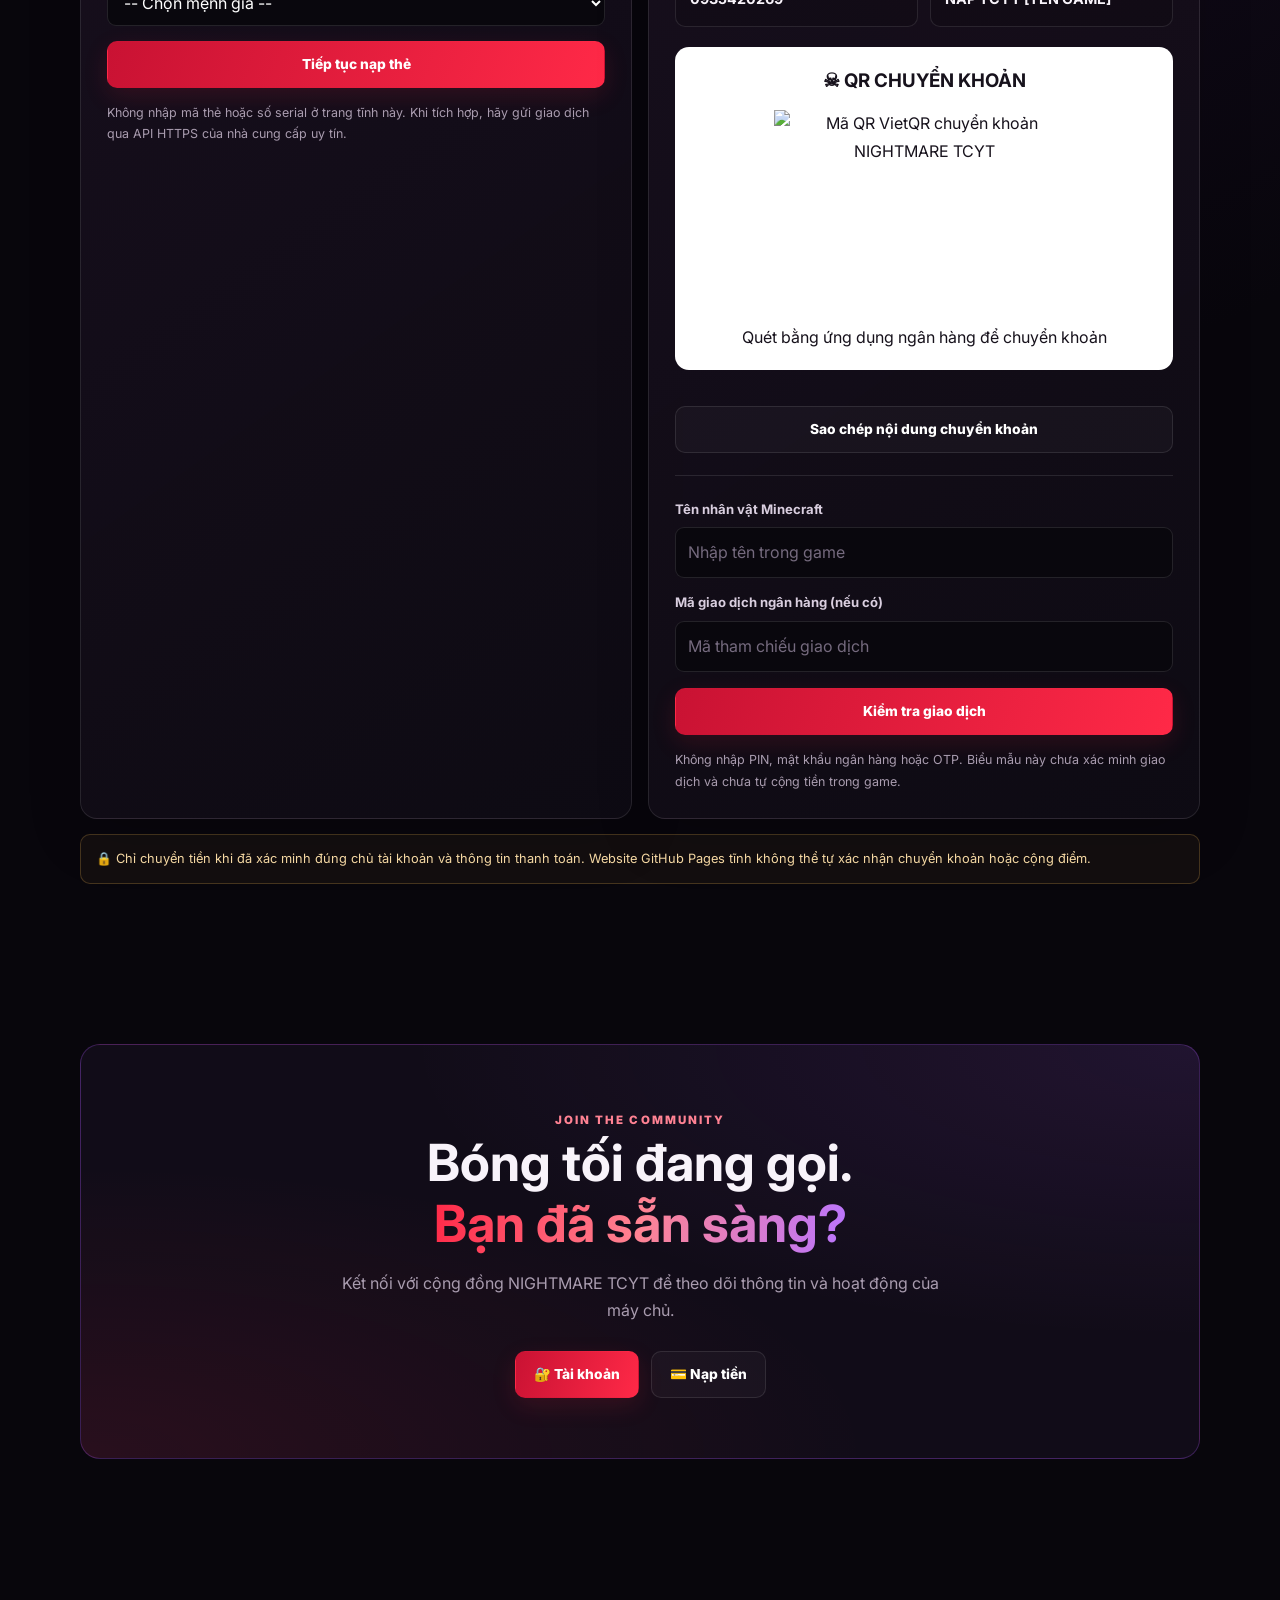
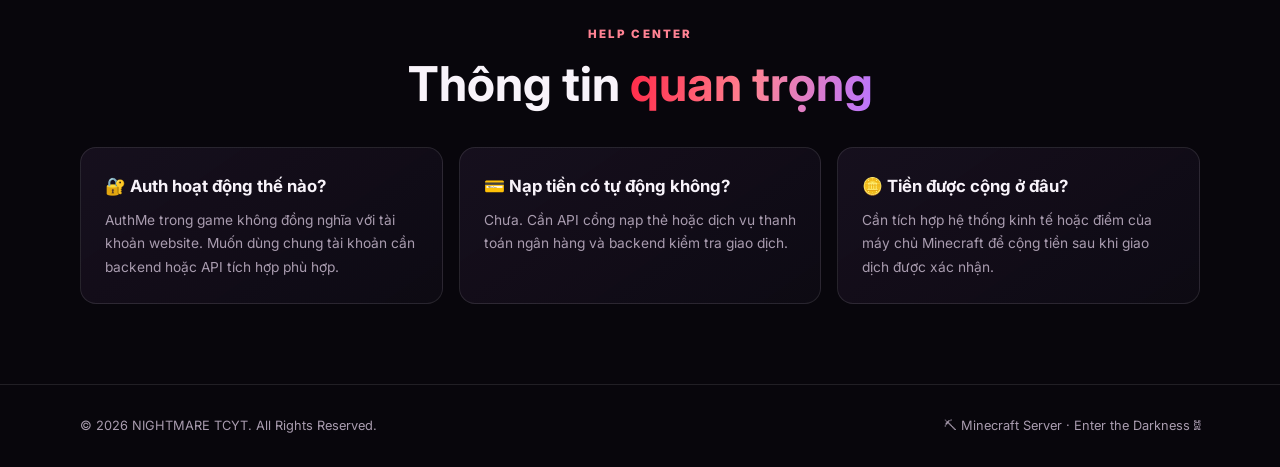
==== commit 0afe8dc5: "Add files via upload" ====
--- a/index.html
+++ b/index.html
@@ -459,7 +459,15 @@
               <strong id="bankMemo">NAP TCYT [TÊN GAME]</strong>
             </div>
           </div>
-
+          <div style="margin:20px 0;padding:18px;text-align:center;
+            background:#fff;border-radius:14px;color:#17121c">
+  <h3>☠ QR CHUYỂN KHOẢN</h3>
+  <img id="vietQrImage"
+       alt="Mã QR VietQR chuyển khoản NIGHTMARE TCYT"
+       style="display:block;width:100%;max-width:300px;
+              margin:14px auto;min-height:200px;object-fit:contain">
+  <p>Quét bằng ứng dụng ngân hàng để chuyển khoản</p>
+</div>
           <button class="btn secondary full" id="copyMemo" type="button" style="margin-top:16px">
             Sao chép nội dung chuyển khoản
           </button>
@@ -575,11 +583,21 @@
   }
 
   function refreshMemo() {
-    $("bankMemo").textContent = getBankMemo();
-  }
-
-  $("gameName").addEventListener("input", refreshMemo);
-
+  const memo = getBankMemo();
+  $("bankMemo").textContent = memo;
+
+  const qrUrl =
+    "https://img.vietqr.io/image/MB-" +
+    encodeURIComponent(CONFIG.bankAccount) +
+    "-compact2.png?addInfo=" +
+    encodeURIComponent(memo) +
+    "&accountName=" +
+    encodeURIComponent(CONFIG.bankOwner);
+
+  $("vietQrImage").src = qrUrl;
+}
+
+refreshMemo();
   async function copyText(text) {
     if (navigator.clipboard && window.isSecureContext) {
       await navigator.clipboard.writeText(text);
@@ -681,16 +699,76 @@
     }
   });
 
-  $("registerForm").addEventListener("submit", event => {
-    event.preventDefault();
-    $("registerStatus").textContent =
-      "Hệ thống đăng ký chưa được kết nối backend. Chưa có tài khoản nào được tạo.";
+  
+$("registerForm").addEventListener("submit", async event => {
+  event.preventDefault();
+
+  const form = event.currentTarget;
+  const status = $("registerStatus");
+  const button = form.querySelector('button[type="submit"]');
+  const originalText = button.textContent;
+
+  const username = $("registerUser").value.trim();
+  const password = $("registerPass").value;
+  const apiBaseUrl = String(CONFIG.apiBaseUrl || "").replace(/\/+$/, "");
+
+  if (!apiBaseUrl) {
+    status.textContent = "Backend chưa được cấu hình.";
+    return;
+  }
+
+  if (!/^[A-Za-z0-9_]{3,16}$/.test(username)) {
+    status.textContent =
+      "Tên Minecraft phải có 3–16 ký tự, gồm chữ, số hoặc dấu gạch dưới.";
+    return;
+  }
+
+  if (password.length < 8) {
+    status.textContent = "Mật khẩu phải có ít nhất 8 ký tự.";
+    return;
+  }
+
+  button.disabled = true;
+  button.textContent = "Đang đăng ký...";
+  status.textContent = "";
+
+  try {
+    const response = await fetch(
+      `${apiBaseUrl}/api/auth/register`,
+      {
+        method: "POST",
+        headers: { "Content-Type": "application/json" },
+        body: JSON.stringify({ username, password })
+      }
+    );
+
+    const data = await response.json();
+
+    if (!response.ok || data.status !== "success") {
+      throw new Error(data.message || "Đăng ký thất bại.");
+    }
+
+    status.textContent =
+      "✓ " + (data.message || "Đăng ký thành công!") +
+      " Hãy đăng nhập bằng tài khoản vừa tạo.";
+
+    form.reset();
+  } catch (error) {
+    console.error("Register error:", error);
+    status.textContent =
+      error instanceof TypeError
+        ? "Không kết nối được backend. Hãy kiểm tra Render và CORS."
+        : error.message;
+  } finally {
+    button.disabled = false;
+    button.textContent = originalText;
+  }
   });
 
   $("cardForm").addEventListener("submit", event => {
     event.preventDefault();
     $("cardStatus").textContent =
-      "Chưa kết nối cổng nạp thẻ. Chưa có giao dịch hoặc khoản nạp nào được tạo.";
+      "☠ NẠP THẺ CÀO TẠM THỜI CHƯA KHẢ DỤNG!Hệ thống nạp thẻ cào NIGHTMARE TCYT đang trong quá trình tích hợp. Vui lòng sử dụng phương thức chuyển khoản ngân hàng nếu đã được kích hoạt. Hiện tại, hệ thống chưa tiếp nhận giao dịch thẻ cào. Vui lòng không gửi mã thẻ khi tính năng chưa hoạt động. Hãy liên hệ Admin/Owner để hỗ trợ!";
   });
 
   $("bankForm").addEventListener("submit", event => {
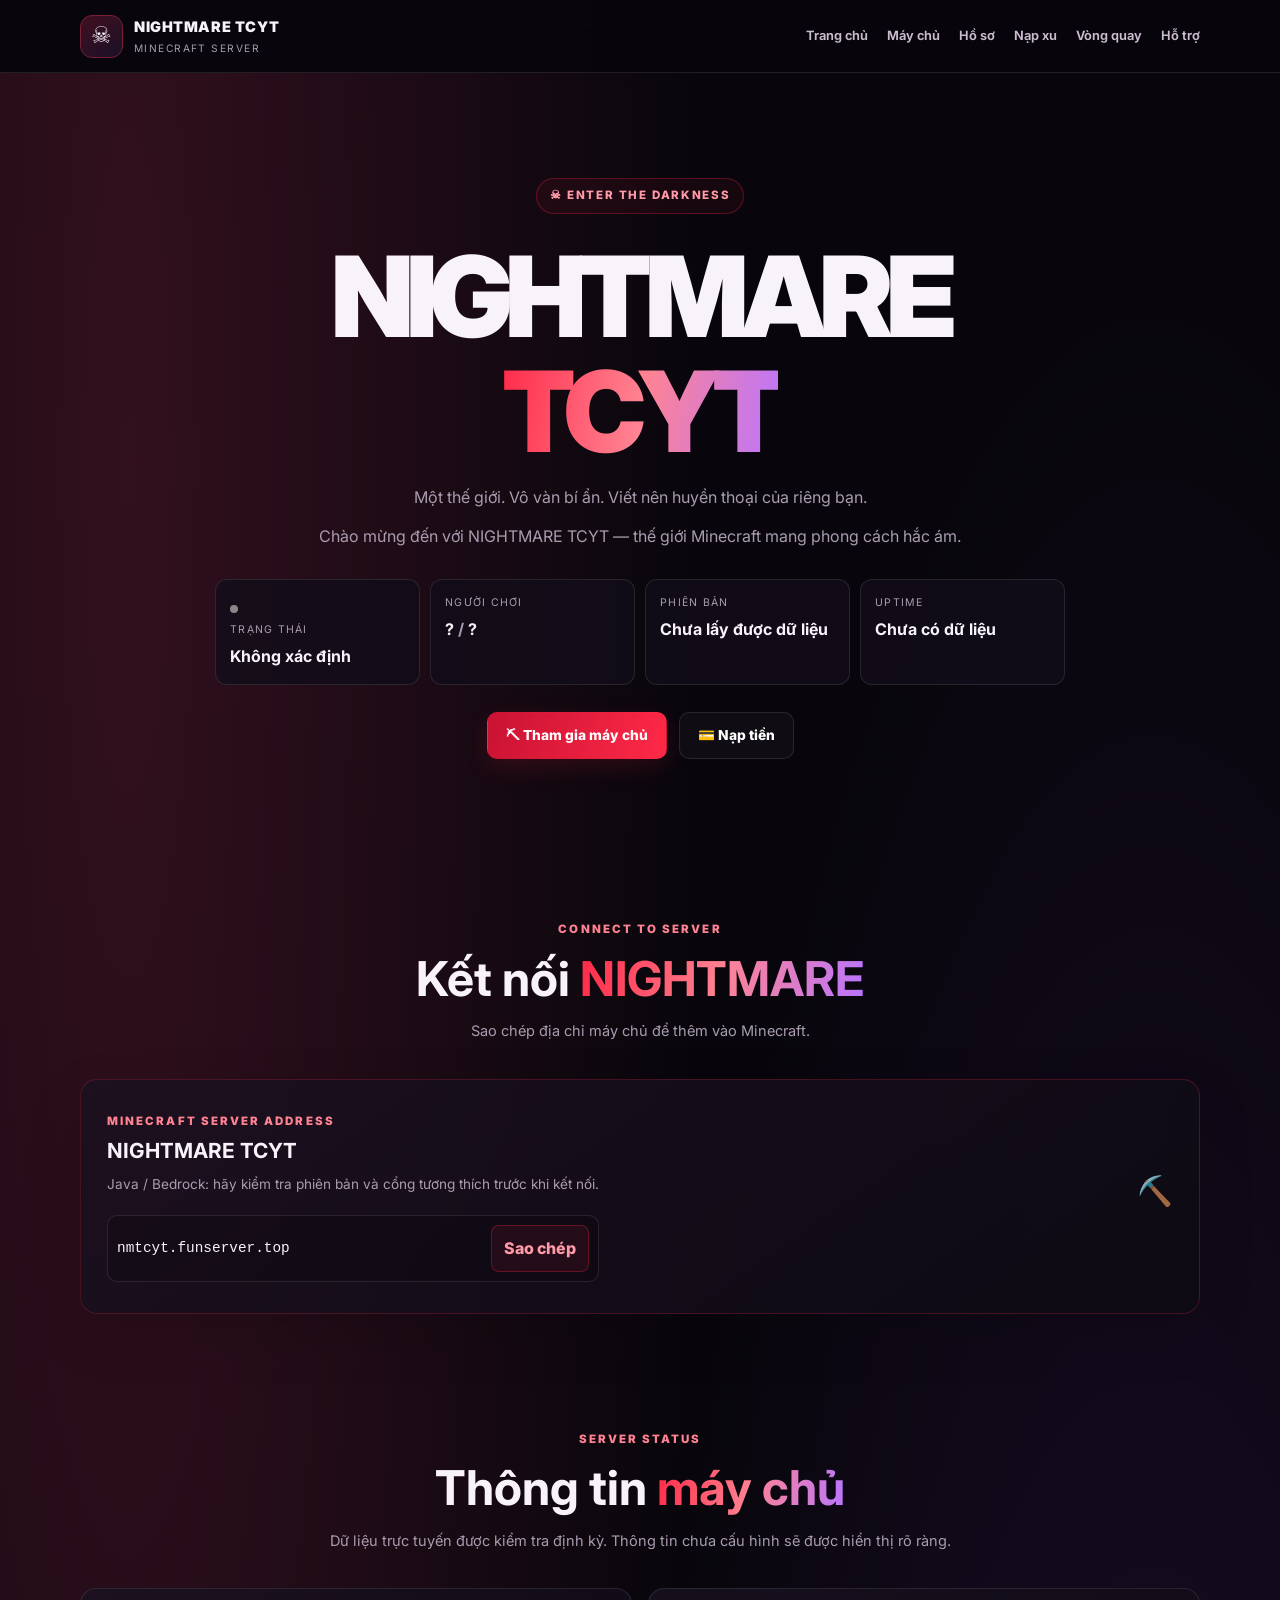
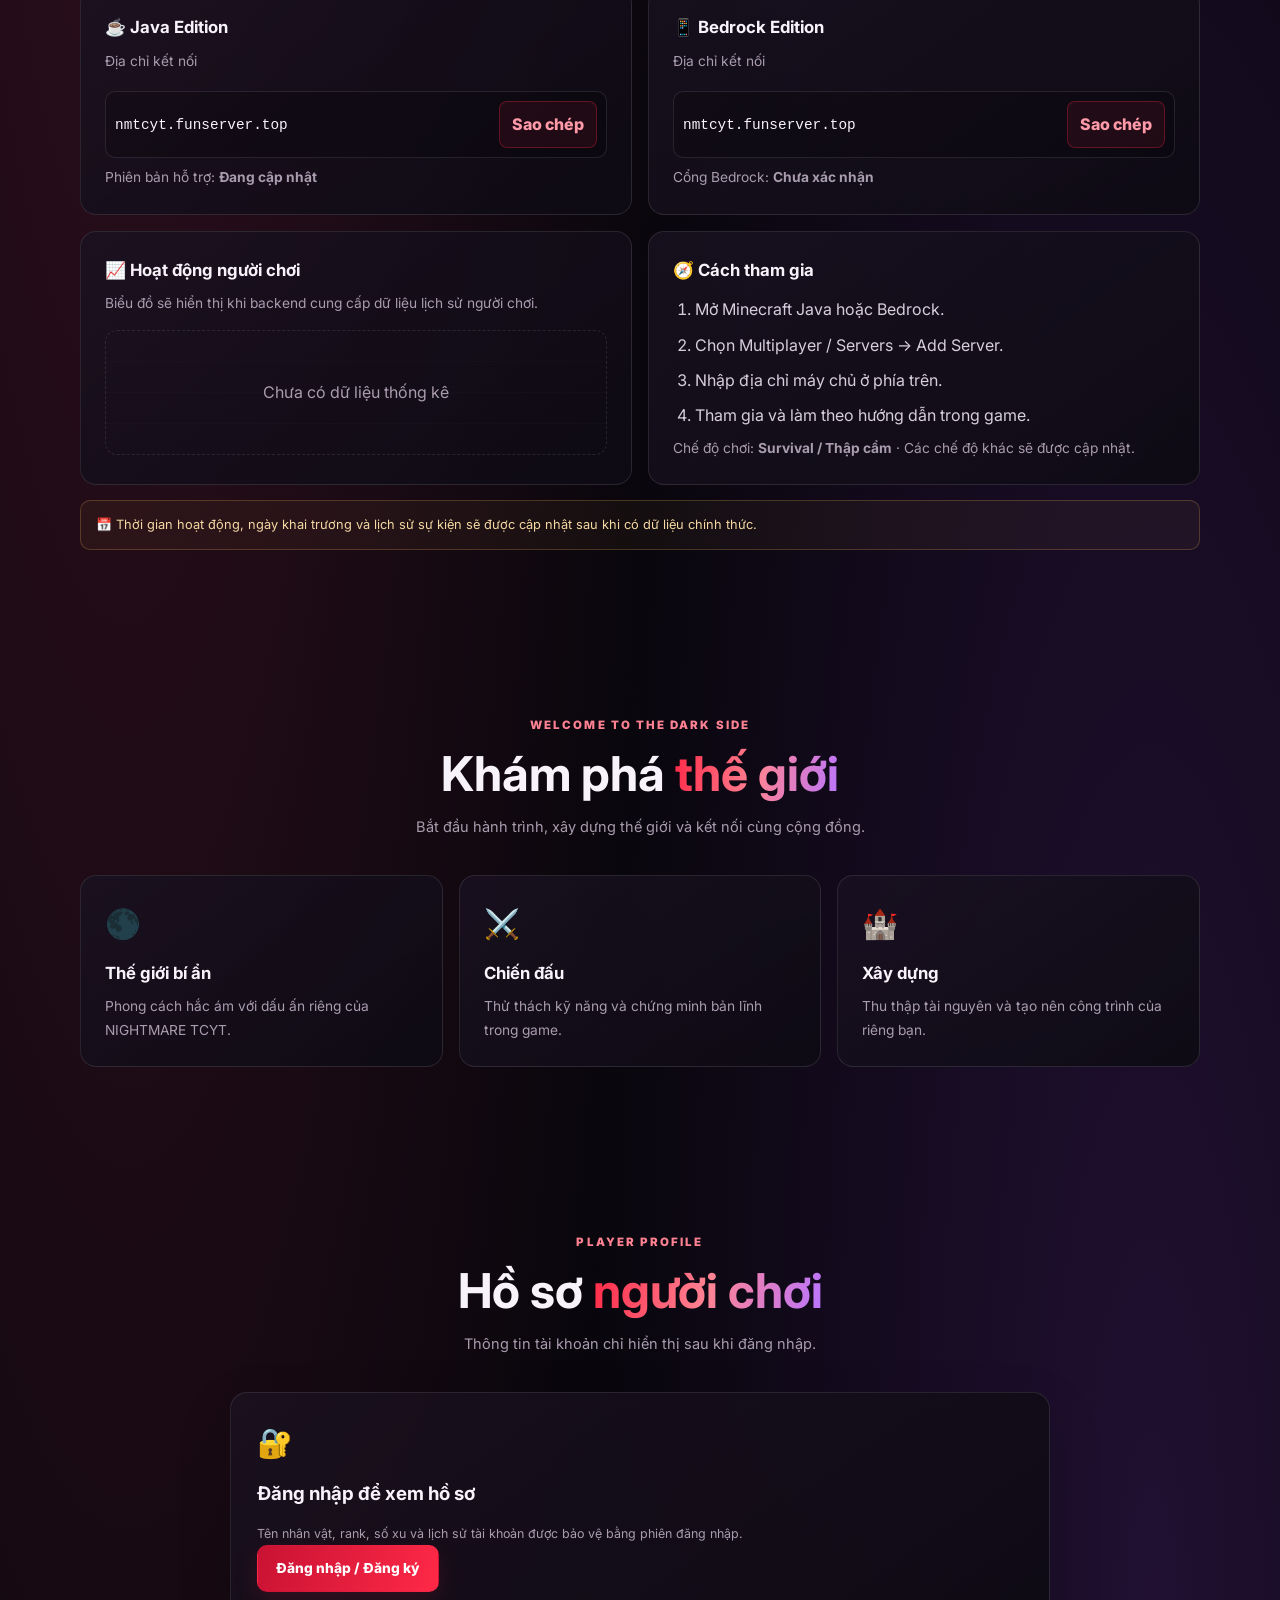
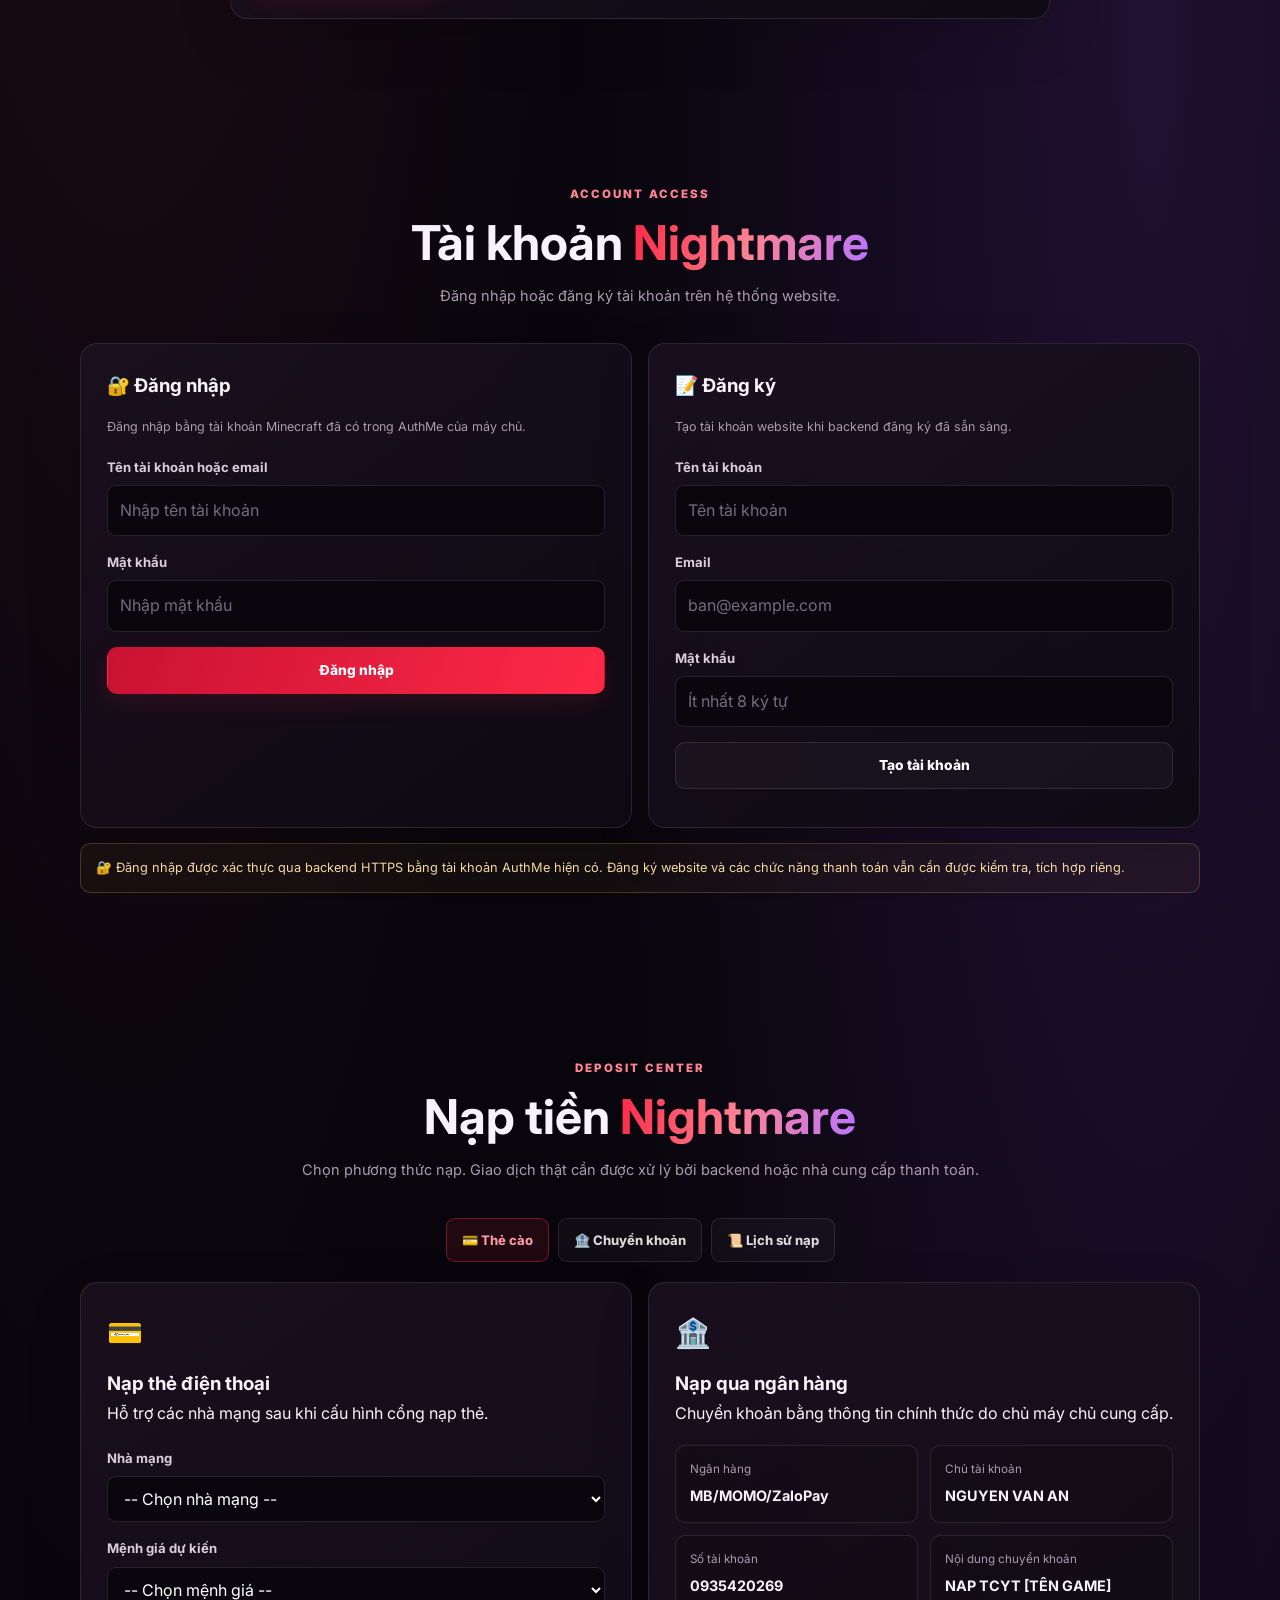
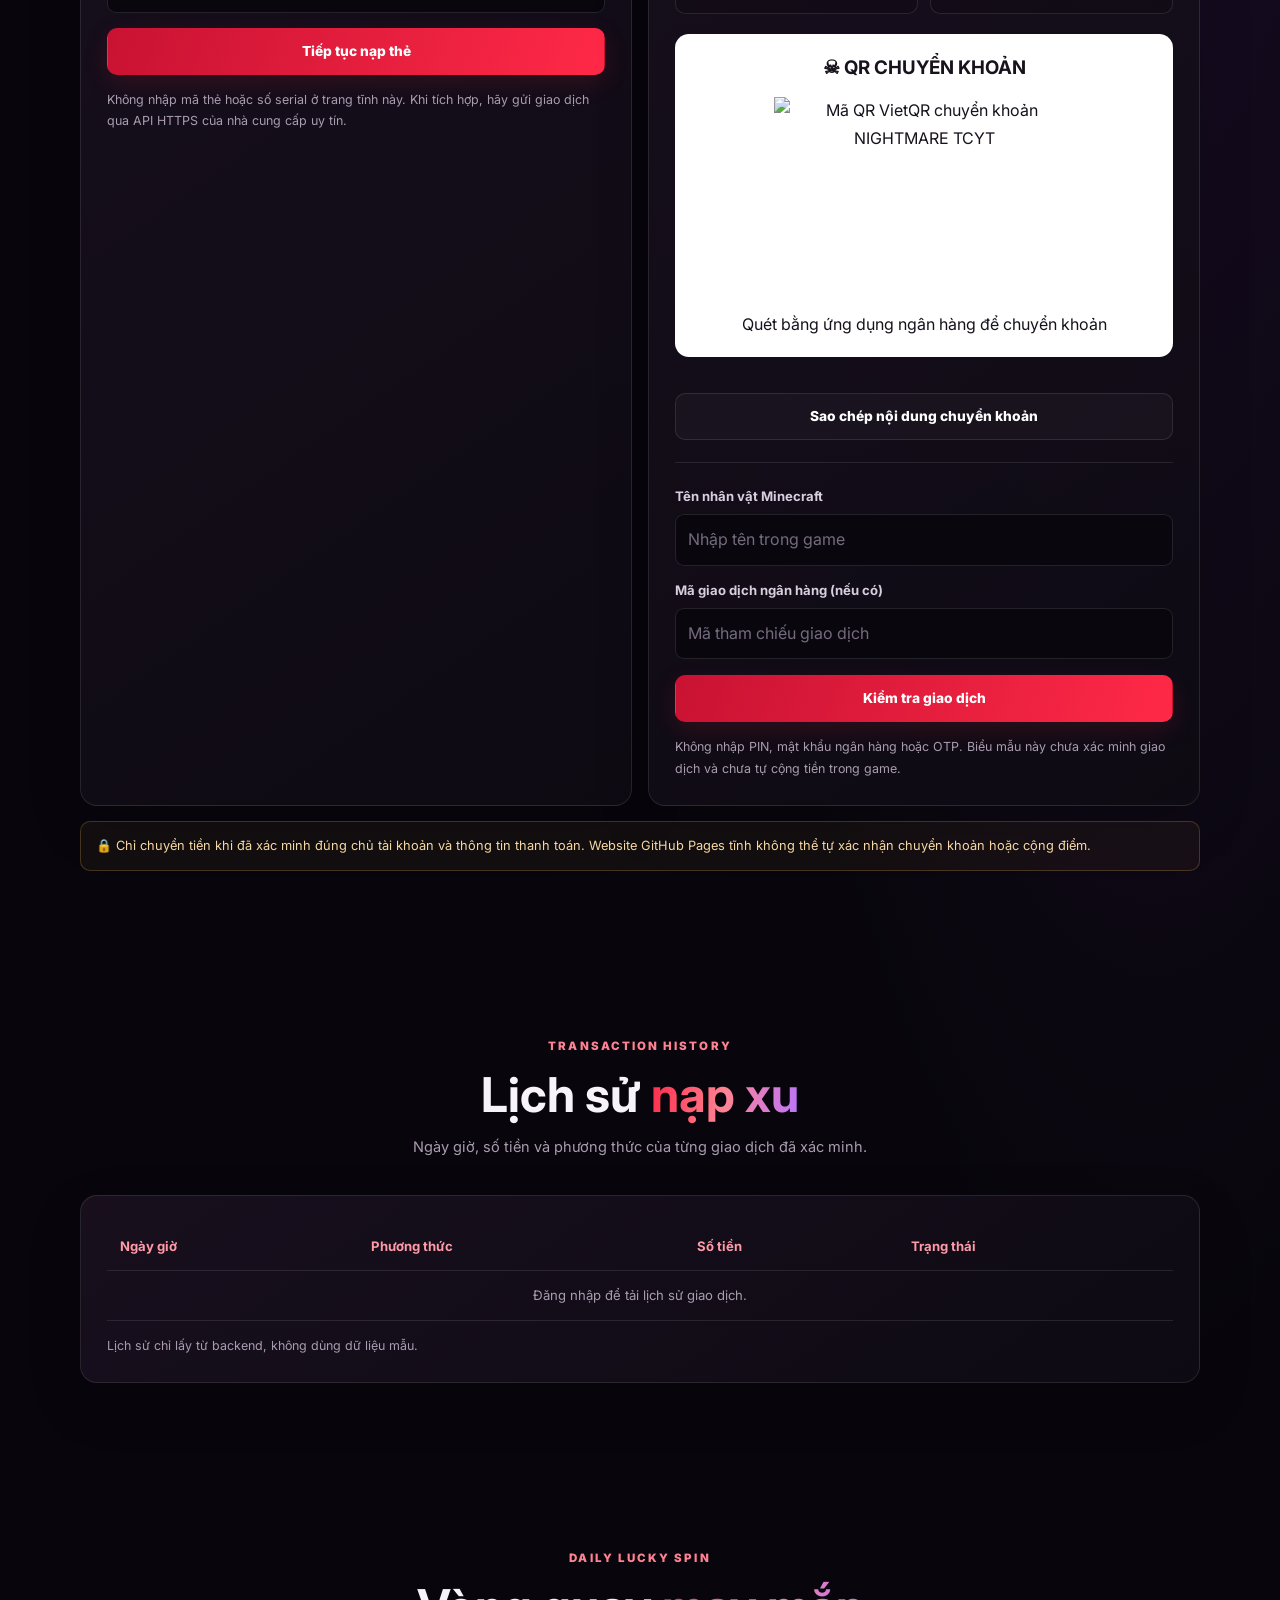
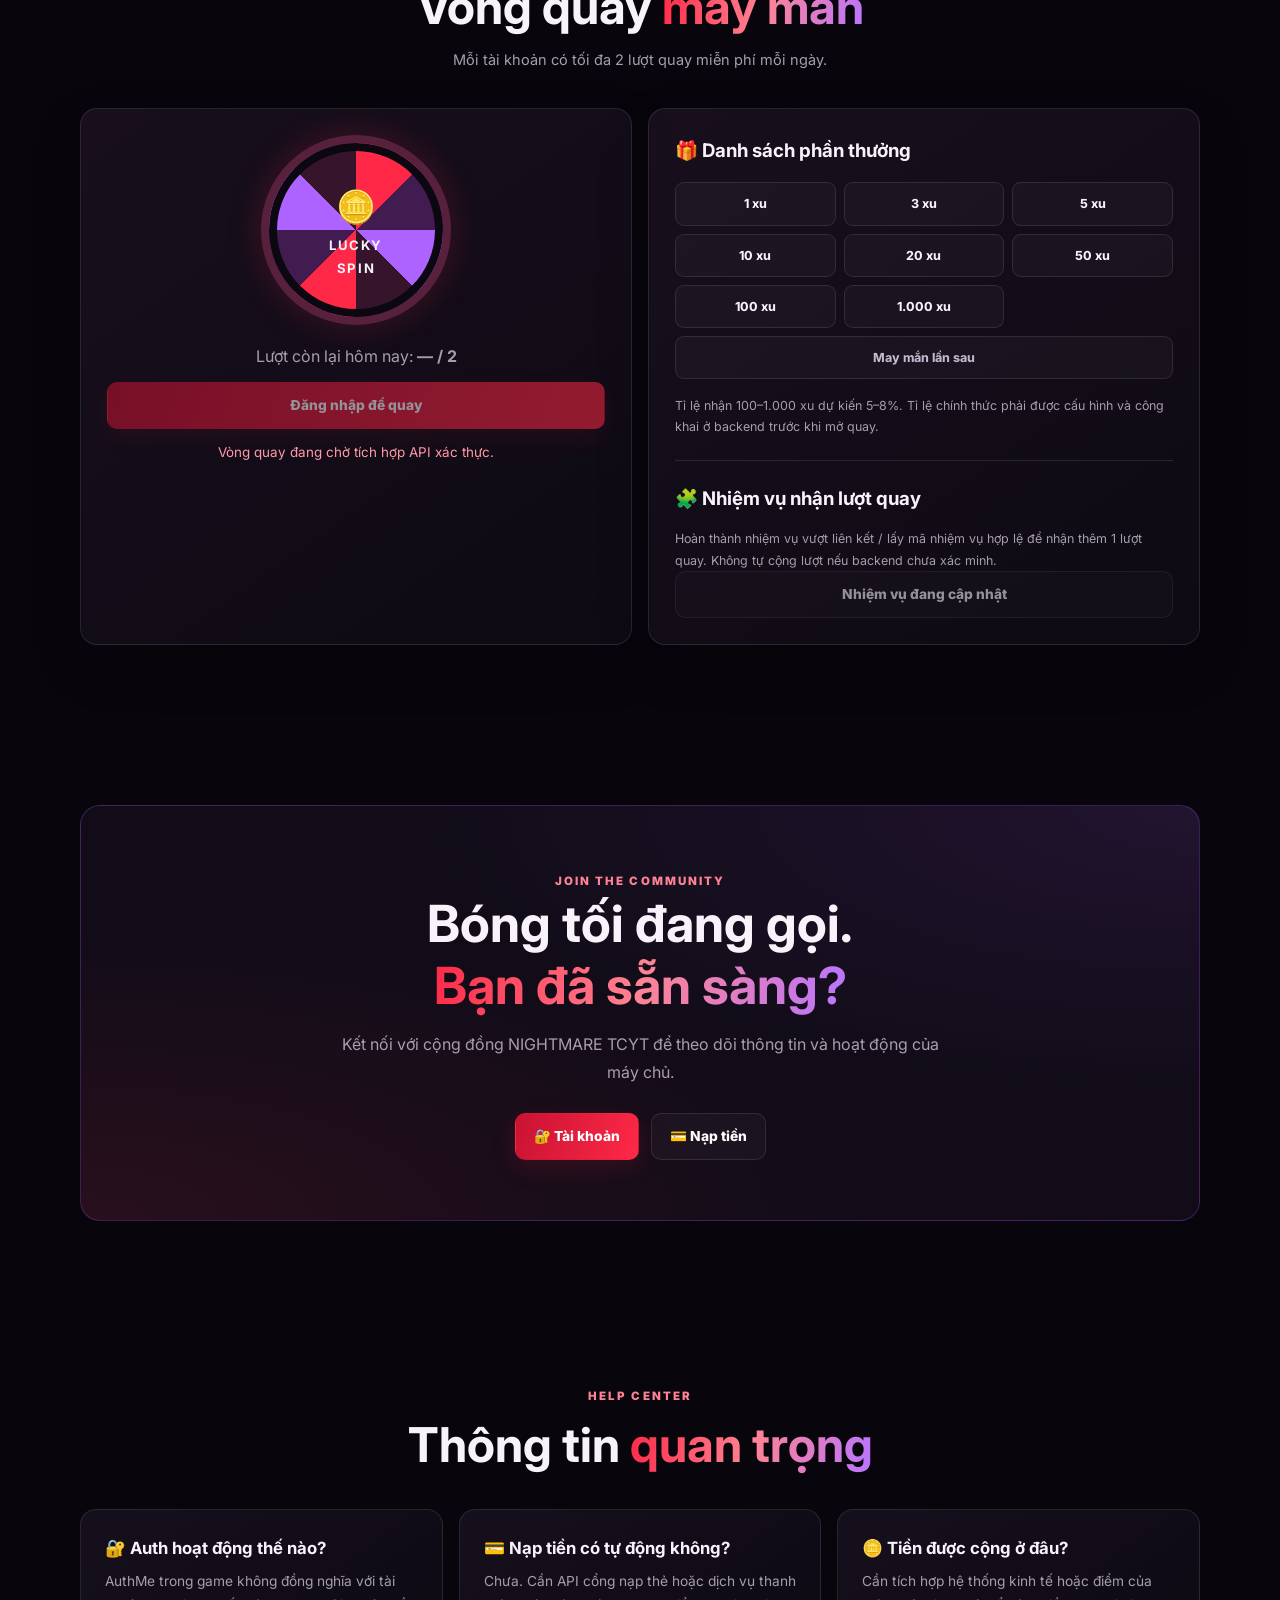
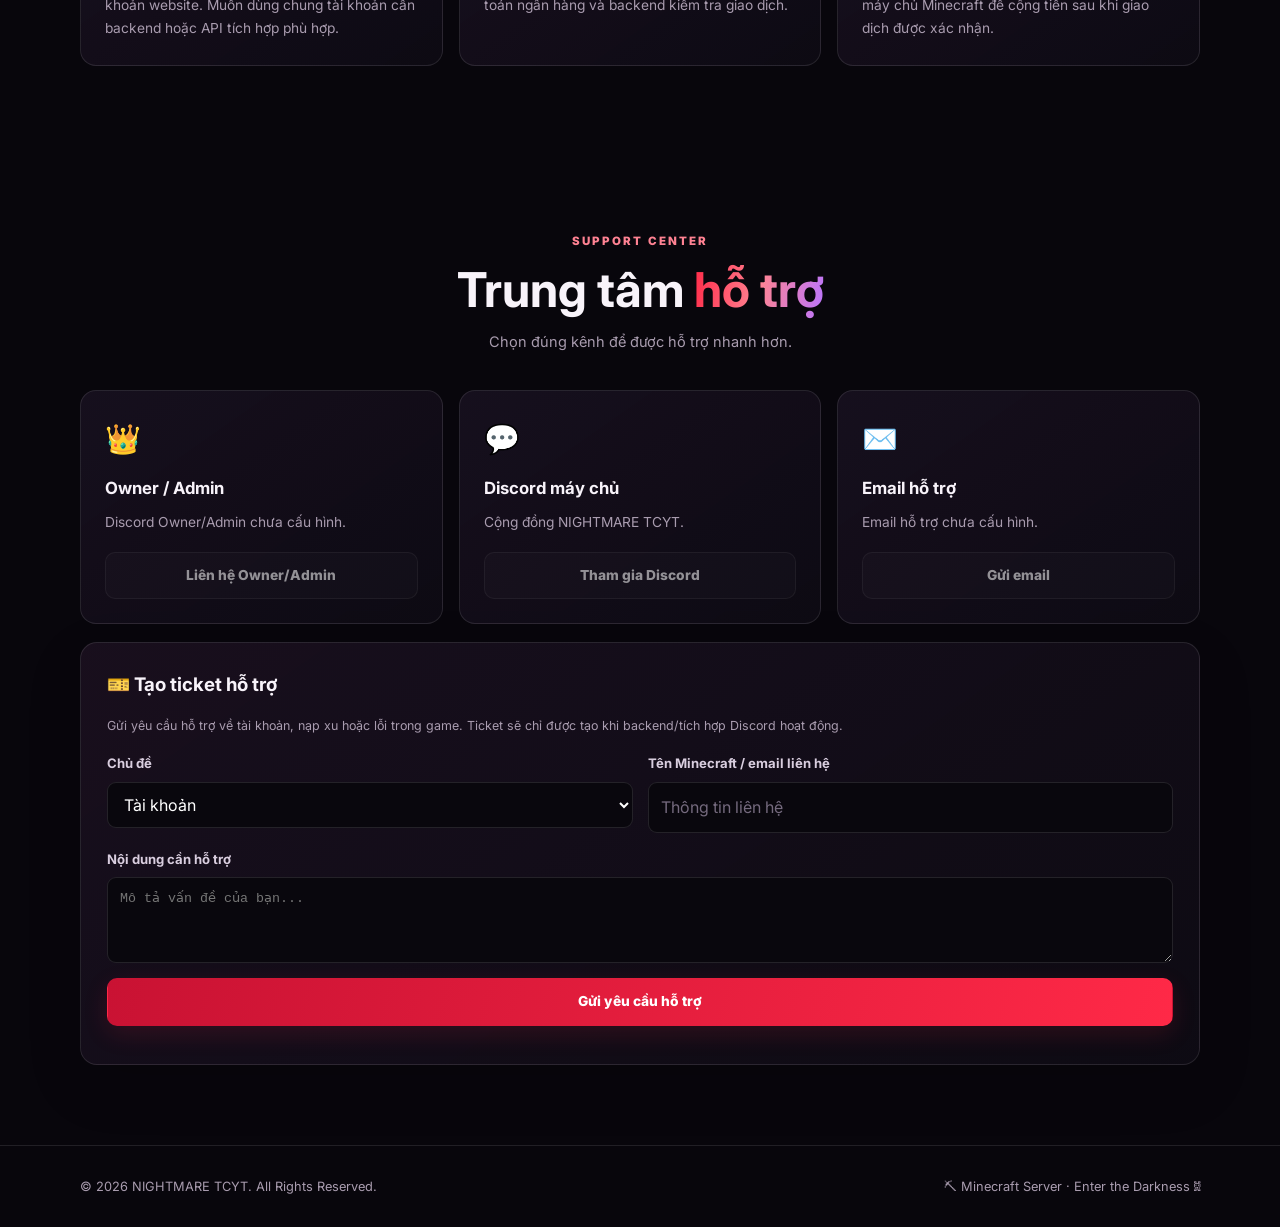
==== commit 36b8b866: "Add player portal sections and server overview" ====
--- a/index.html
+++ b/index.html
@@ -227,6 +227,10 @@
     @media(prefers-reduced-motion:reduce) {
       *,*::before,*::after { scroll-behavior:auto!important; transition:none!important; }
     }
+
+    [hidden]{display:none!important}.hero-status-grid{display:grid;grid-template-columns:repeat(4,minmax(0,1fr));gap:10px;max-width:850px;margin:28px auto 0}.hero-stat,.stat-tile{padding:14px;border:1px solid var(--border);border-radius:12px;background:#120d19d9;text-align:left}.hero-stat small,.stat-tile small{display:block;color:var(--muted);font-size:.66rem;letter-spacing:.12em}.hero-stat strong,.stat-tile strong{display:block;margin-top:4px;font-size:1rem}.live-dot{display:inline-block;width:8px;height:8px;margin-right:7px;border-radius:50%;background:#888}.live-dot.online{background:#50e3a4;box-shadow:0 0 12px #50e3a4}.live-dot.offline{background:#ff5267}.muted-stat{color:var(--muted)}.compact-section{padding-top:30px}.empty-chart{display:grid;place-items:center;min-height:125px;margin-top:14px;border:1px dashed var(--border);border-radius:12px;color:var(--muted);background:repeating-linear-gradient(0deg,transparent,transparent 30px,#ffffff08 31px)}.join-steps{padding-left:22px;margin-top:12px;color:#d7cedd}.join-steps li{margin:8px 0}.profile-panel{max-width:820px;margin:auto}.profile-head{display:flex;align-items:center;gap:14px;flex-wrap:wrap}.profile-head>div:nth-child(2){flex:1}.avatar-mark{display:grid;place-items:center;width:58px;height:58px;border-radius:16px;background:linear-gradient(140deg,#5a142b,#351a56);font-size:27px}.rank-chip{display:inline-block;margin-top:5px;padding:3px 10px;border:1px solid #ad63ff66;border-radius:30px;color:#d5aaff;font-size:.75rem}.deposit-tabs{display:flex;justify-content:center;flex-wrap:wrap;gap:9px;margin:0 0 20px}.deposit-tab{padding:10px 15px;border:1px solid var(--border);border-radius:9px;background:#ffffff08;color:#ddd;font-size:.82rem;font-weight:750}.deposit-tab.active,.deposit-tab:hover{border-color:#ff294766;background:#ff29471a;color:#ff9aa8}.table-wrap{overflow-x:auto}.history-table{width:100%;border-collapse:collapse;min-width:560px}.history-table th,.history-table td{padding:13px;text-align:left;border-bottom:1px solid var(--border);font-size:.82rem}.history-table th{color:#ff9aa8}.empty-cell{text-align:center!important;color:var(--muted)}.wheel-panel{text-align:center}.wheel-disc{width:190px;height:190px;margin:0 auto 18px;border:8px solid #57213e;border-radius:50%;display:flex;flex-direction:column;align-items:center;justify-content:center;background:conic-gradient(#ff2947 0 45deg,#421c50 45deg 90deg,#ad63ff 90deg 135deg,#36152c 135deg 180deg,#ff2947 180deg 225deg,#421c50 225deg 270deg,#ad63ff 270deg 315deg,#36152c 315deg);box-shadow:0 0 35px #ff294733,inset 0 0 0 8px #0c0812}.wheel-disc span{font-size:2rem}.wheel-disc b{font-size:.82rem;letter-spacing:.12em}.spin-count{margin:12px 0;color:var(--muted)}.prize-grid{display:grid;grid-template-columns:repeat(3,minmax(0,1fr));gap:8px;margin:16px 0}.prize-grid span{padding:10px 5px;border:1px solid var(--border);border-radius:9px;background:#ffffff08;text-align:center;font-size:.78rem;font-weight:750}.prize-grid .miss-prize{grid-column:span 3;color:#c6b8cf}.field textarea{width:100%;padding:12px;border:1px solid #ffffff1c;border-radius:9px;background:#09070d;color:#fff;resize:vertical}.btn:disabled{opacity:.55;cursor:not-allowed;transform:none}.btn[aria-disabled=true]{opacity:.55;pointer-events:none}
+    @media(max-width:650px){.hero-status-grid{grid-template-columns:repeat(2,minmax(0,1fr))}.profile-head .btn{width:100%}.prize-grid{grid-template-columns:repeat(2,minmax(0,1fr))}.prize-grid .miss-prize{grid-column:span 2}.deposit-tabs{justify-content:stretch}.deposit-tab{flex:1;text-align:center;font-size:.72rem;padding:9px 7px}}
+
   </style>
 </head>
 
@@ -245,10 +249,11 @@
 
     <nav class="nav-links" id="navLinks">
       <a href="#home">Trang chủ</a>
-      <a href="#about">Giới thiệu</a>
-      <a href="#auth">Tài khoản</a>
-      <a href="#deposit">Nạp tiền</a>
-      <a href="#faq">Trợ giúp</a>
+      <a href="#connect">Máy chủ</a>
+      <a href="#profile">Hồ sơ</a>
+      <a href="#deposit">Nạp xu</a>
+      <a href="#wheel">Vòng quay</a>
+      <a href="#support">Hỗ trợ</a>
     </nav>
   </div>
 </header>
@@ -260,6 +265,12 @@
       <h1>NIGHTMARE<br><span class="gradient">TCYT</span></h1>
       <p>Một thế giới. Vô vàn bí ẩn. Viết nên huyền thoại của riêng bạn.</p>
       <p>Chào mừng đến với NIGHTMARE TCYT — thế giới Minecraft mang phong cách hắc ám.</p>
+      <div class="hero-status-grid">
+        <div class="hero-stat"><span class="live-dot" id="liveDot"></span><small>TRẠNG THÁI</small><strong id="serverState">Đang kiểm tra...</strong></div>
+        <div class="hero-stat"><small>NGƯỜI CHƠI</small><strong><span id="onlinePlayers">—</span><span class="muted-stat"> / </span><span id="maxPlayers">—</span></strong></div>
+        <div class="hero-stat"><small>PHIÊN BẢN</small><strong id="serverVersion">Đang kiểm tra...</strong></div>
+        <div class="hero-stat"><small>UPTIME</small><strong id="serverUptime">Chưa có dữ liệu</strong></div>
+      </div>
       <div class="actions">
         <a class="btn primary" href="#connect">⛏ Tham gia máy chủ</a>
         <a class="btn secondary" href="#deposit">💳 Nạp tiền</a>
@@ -281,13 +292,28 @@
           <h3>NIGHTMARE TCYT</h3>
           <p>Java / Bedrock: hãy kiểm tra phiên bản và cổng tương thích trước khi kết nối.</p>
           <div class="ip-row">
-            <code id="serverIp">nmtcyt.funserver.top</code>
+            <code id="serverIp">sg-02.pingless.org:25649</code>
             <button class="copy-btn" id="copyIp" type="button">Sao chép</button>
           </div>
           <p class="status" id="copyStatus" aria-live="polite"></p>
         </div>
         <div class="card-icon" aria-hidden="true">⛏️</div>
       </div>
+    </div>
+  </section>
+
+  <section class="section compact-section" id="server-details">
+    <div class="container">
+      <div class="section-title"><span class="eyebrow">SERVER STATUS</span><h2>Thông tin <span class="gradient">máy chủ</span></h2><p>Dữ liệu trực tuyến được kiểm tra định kỳ. Thông tin chưa cấu hình sẽ được hiển thị rõ ràng.</p></div>
+      <div class="grid two">
+        <article class="card"><h3>☕ Java Edition</h3><p>Địa chỉ kết nối</p><div class="ip-row"><code id="javaAddress">nmtcyt.funserver.top</code><button class="copy-btn" type="button" data-copy="javaAddress">Sao chép</button></div><p class="form-note">Phiên bản hỗ trợ: <strong id="javaVersions">Đang cập nhật</strong></p></article>
+        <article class="card"><h3>📱 Bedrock Edition</h3><p>Địa chỉ kết nối</p><div class="ip-row"><code id="bedrockAddress">nmtcyt.funserver.top</code><button class="copy-btn" type="button" data-copy="bedrockAddress">Sao chép</button></div><p class="form-note">Cổng Bedrock: <strong id="bedrockPort">Chưa xác nhận</strong></p></article>
+      </div>
+      <div class="grid two" style="margin-top:16px">
+        <article class="card"><h3>📈 Hoạt động người chơi</h3><p id="activityNotice">Biểu đồ sẽ hiển thị khi backend cung cấp dữ liệu lịch sử người chơi.</p><div class="empty-chart" id="activityChart">Chưa có dữ liệu thống kê</div></article>
+        <article class="card"><h3>🧭 Cách tham gia</h3><ol class="join-steps"><li>Mở Minecraft Java hoặc Bedrock.</li><li>Chọn Multiplayer / Servers → Add Server.</li><li>Nhập địa chỉ máy chủ ở phía trên.</li><li>Tham gia và làm theo hướng dẫn trong game.</li></ol><p class="form-note">Chế độ chơi: <strong>Survival / Thập cẩm</strong> · Các chế độ khác sẽ được cập nhật.</p></article>
+      </div>
+      <div class="notice">📅 Thời gian hoạt động, ngày khai trương và lịch sử sự kiện sẽ được cập nhật sau khi có dữ liệu chính thức.</div>
     </div>
   </section>
 
@@ -315,6 +341,21 @@
           <h3>Xây dựng</h3>
           <p>Thu thập tài nguyên và tạo nên công trình của riêng bạn.</p>
         </article>
+      </div>
+    </div>
+  </section>
+
+  <section class="section" id="profile">
+    <div class="container">
+      <div class="section-title"><span class="eyebrow">PLAYER PROFILE</span><h2>Hồ sơ <span class="gradient">người chơi</span></h2><p>Thông tin tài khoản chỉ hiển thị sau khi đăng nhập.</p></div>
+      <div class="panel profile-panel" id="profileLocked">
+        <div class="card-icon">🔐</div><h3>Đăng nhập để xem hồ sơ</h3><p class="form-note">Tên nhân vật, rank, số xu và lịch sử tài khoản được bảo vệ bằng phiên đăng nhập.</p>
+        <a class="btn primary" href="#auth">Đăng nhập / Đăng ký</a>
+      </div>
+      <div class="panel profile-panel" id="profileContent" hidden>
+        <div class="profile-head"><div class="avatar-mark">☠</div><div><h3 id="profileName">Người chơi</h3><span class="rank-chip" id="profileRank">Chưa có rank</span></div><button class="btn secondary" id="logoutBtn" type="button">Đăng xuất</button></div>
+        <div class="grid two" style="margin-top:20px"><div class="stat-tile"><small>RANK</small><strong id="profileRankValue">—</strong></div><div class="stat-tile"><small>SỐ DƯ XU</small><strong id="profileCoins">—</strong></div></div>
+        <p class="status" id="profileStatus" aria-live="polite">Đang chờ API hồ sơ.</p>
       </div>
     </div>
   </section>
@@ -392,9 +433,10 @@
         <p>Chọn phương thức nạp. Giao dịch thật cần được xử lý bởi backend hoặc nhà cung cấp thanh toán.</p>
       </div>
 
+      <div class="deposit-tabs"><a class="deposit-tab active" href="#cardDeposit">💳 Thẻ cào</a><a class="deposit-tab" href="#bankDeposit">🏦 Chuyển khoản</a><a class="deposit-tab" href="#depositHistory">📜 Lịch sử nạp</a></div>
       <div class="grid two">
         <!-- CARD DEPOSIT -->
-        <div class="panel">
+        <div class="panel" id="cardDeposit">
           <div class="card-icon">💳</div>
           <h3>Nạp thẻ điện thoại</h3>
           <p>Hỗ trợ các nhà mạng sau khi cấu hình cổng nạp thẻ.</p>
@@ -436,7 +478,7 @@
         </div>
 
         <!-- BANK DEPOSIT -->
-        <div class="panel">
+        <div class="panel" id="bankDeposit">
           <div class="card-icon">🏦</div>
           <h3>Nạp qua ngân hàng</h3>
           <p>Chuyển khoản bằng thông tin chính thức do chủ máy chủ cung cấp.</p>
@@ -502,6 +544,21 @@
     </div>
   </section>
 
+  <section class="section" id="depositHistory">
+    <div class="container"><div class="section-title"><span class="eyebrow">TRANSACTION HISTORY</span><h2>Lịch sử <span class="gradient">nạp xu</span></h2><p>Ngày giờ, số tiền và phương thức của từng giao dịch đã xác minh.</p></div>
+      <div class="panel"><div class="table-wrap"><table class="history-table"><thead><tr><th>Ngày giờ</th><th>Phương thức</th><th>Số tiền</th><th>Trạng thái</th></tr></thead><tbody id="depositHistoryRows"><tr><td colspan="4" class="empty-cell">Đăng nhập để tải lịch sử giao dịch.</td></tr></tbody></table></div><p class="form-note" id="historyStatus">Lịch sử chỉ lấy từ backend, không dùng dữ liệu mẫu.</p></div>
+    </div>
+  </section>
+
+  <section class="section" id="wheel">
+    <div class="container"><div class="section-title"><span class="eyebrow">DAILY LUCKY SPIN</span><h2>Vòng quay <span class="gradient">may mắn</span></h2><p>Mỗi tài khoản có tối đa 2 lượt quay miễn phí mỗi ngày.</p></div>
+      <div class="grid two">
+        <div class="panel wheel-panel"><div class="wheel-disc" aria-label="Vòng quay phần thưởng"><span>🪙</span><b>LUCKY<br>SPIN</b></div><p class="spin-count">Lượt còn lại hôm nay: <strong id="spinRemaining">— / 2</strong></p><button class="btn primary full" id="spinButton" type="button" disabled>Đăng nhập để quay</button><p class="status" id="spinStatus" aria-live="polite">Vòng quay đang chờ tích hợp API xác thực.</p></div>
+        <div class="panel"><h3>🎁 Danh sách phần thưởng</h3><div class="prize-grid"><span>1 xu</span><span>3 xu</span><span>5 xu</span><span>10 xu</span><span>20 xu</span><span>50 xu</span><span>100 xu</span><span>1.000 xu</span><span class="miss-prize">May mắn lần sau</span></div><p class="form-note">Tỉ lệ nhận 100–1.000 xu dự kiến 5–8%. Tỉ lệ chính thức phải được cấu hình và công khai ở backend trước khi mở quay.</p><div class="divider"></div><h3>🧩 Nhiệm vụ nhận lượt quay</h3><p class="form-note">Hoàn thành nhiệm vụ vượt liên kết / lấy mã nhiệm vụ hợp lệ để nhận thêm 1 lượt quay. Không tự cộng lượt nếu backend chưa xác minh.</p><button class="btn secondary full" id="taskButton" type="button" disabled>Nhiệm vụ đang cập nhật</button></div>
+      </div>
+    </div>
+  </section>
+
   <section class="section" id="community">
     <div class="container">
       <div class="community">
@@ -541,6 +598,17 @@
   </section>
 </main>
 
+  <section class="section" id="support">
+    <div class="container"><div class="section-title"><span class="eyebrow">SUPPORT CENTER</span><h2>Trung tâm <span class="gradient">hỗ trợ</span></h2><p>Chọn đúng kênh để được hỗ trợ nhanh hơn.</p></div>
+      <div class="grid">
+        <article class="card"><div class="card-icon">👑</div><h3>Owner / Admin</h3><p id="ownerDiscordText">Discord Owner/Admin chưa cấu hình.</p><a class="btn secondary full" id="ownerDiscord" href="#support" aria-disabled="true">Liên hệ Owner/Admin</a></article>
+        <article class="card"><div class="card-icon">💬</div><h3>Discord máy chủ</h3><p id="serverDiscordText">Cộng đồng NIGHTMARE TCYT.</p><a class="btn secondary full" id="serverDiscord" href="#support" aria-disabled="true">Tham gia Discord</a></article>
+        <article class="card"><div class="card-icon">✉️</div><h3>Email hỗ trợ</h3><p id="supportEmailText">Email hỗ trợ chưa cấu hình.</p><a class="btn secondary full" id="supportEmail" href="#support" aria-disabled="true">Gửi email</a></article>
+      </div>
+      <div class="panel" style="margin-top:18px"><h3>🎫 Tạo ticket hỗ trợ</h3><p class="form-note">Gửi yêu cầu hỗ trợ về tài khoản, nạp xu hoặc lỗi trong game. Ticket sẽ chỉ được tạo khi backend/tích hợp Discord hoạt động.</p><form id="ticketForm" class="form-grid" style="margin-top:16px"><div class="field"><label for="ticketTopic">Chủ đề</label><select id="ticketTopic" required><option value="account">Tài khoản</option><option value="deposit">Nạp xu / giao dịch</option><option value="game">Lỗi trong game</option><option value="other">Khác</option></select></div><div class="field"><label for="ticketContact">Tên Minecraft / email liên hệ</label><input id="ticketContact" required maxlength="100" placeholder="Thông tin liên hệ"></div><div class="field full-width"><label for="ticketMessage">Nội dung cần hỗ trợ</label><textarea id="ticketMessage" required rows="4" maxlength="1500" placeholder="Mô tả vấn đề của bạn..."></textarea></div><div class="field full-width"><button class="btn primary full" type="submit">Gửi yêu cầu hỗ trợ</button></div></form><p class="status" id="ticketStatus" aria-live="polite"></p></div>
+    </div>
+  </section>
+
 <footer>
   <div class="container footer-row">
     <span>© <span id="year"></span> NIGHTMARE TCYT. All Rights Reserved.</span>
@@ -565,7 +633,11 @@
     bankMemoPrefix: "NAP TCYT",
 
     // Chỉ cấu hình sau khi có backend thật.
-    apiBaseUrl: "https://minecraftrechargebackend.onrender.com"
+    apiBaseUrl: "https://minecraftrechargebackend.onrender.com",
+    bedrockPort: "", // Điền cổng Bedrock đã xác minh.
+    ownerDiscordUrl: "", // Link Discord Owner/Admin.
+    serverDiscordUrl: "", // Link mời Discord máy chủ.
+    supportEmail: "" // Email hỗ trợ công khai.
   };
 
   const $ = id => document.getElementById(id);
@@ -686,6 +758,7 @@
       localStorage.setItem("mc_token", data.token);
       localStorage.setItem("mc_user", data.username || username);
       status.textContent = `✓ Đăng nhập thành công: ${data.username || username}`;
+      loadProfile();
     } catch (error) {
       console.error("NIGHTMARE TCYT login error:", error);
       if (error instanceof TypeError) {
@@ -794,6 +867,84 @@
       menuBtn.setAttribute("aria-expanded", "false");
     });
   });
+
+  // NIGHTMARE TCYT portal modules — live status is public; account data stays server-side.
+  const API = String(CONFIG.apiBaseUrl || "").replace(/\/+$/, "");
+  const token = () => localStorage.getItem("mc_token") || "";
+  const setText = (id, value) => { const el = $(id); if (el) el.textContent = value; };
+  async function fetchServerStatus() {
+    const host = String(CONFIG.serverIp || "nmtcyt.funserver.top");
+    try {
+      const res = await fetch(`https://api.mcsrvstat.us/3/${encodeURIComponent(host)}`, {cache:"no-store"});
+      if (!res.ok) throw new Error(`HTTP ${res.status}`);
+      const data = await res.json();
+      const online = data.online === true;
+      setText("serverState", online ? "ONLINE" : "OFFLINE");
+      setText("onlinePlayers", online ? (data.players?.online ?? 0) : 0);
+      setText("maxPlayers", online ? (data.players?.max ?? "?") : "?");
+      setText("serverVersion", online ? (data.version || "Không rõ") : "Offline");
+      const dot = $("liveDot"); if (dot) dot.className = `live-dot ${online ? "online" : "offline"}`;
+      if (online && Array.isArray(data.players?.list) && data.players.list.length) setText("activityNotice", `Đang có ${data.players.online} người chơi trực tuyến. Lịch sử theo giờ chưa được cung cấp.`);
+    } catch (e) {
+      setText("serverState", "Không xác định"); setText("onlinePlayers", "?"); setText("maxPlayers", "?"); setText("serverVersion", "Chưa lấy được dữ liệu");
+      console.warn("Server status unavailable", e);
+    }
+  }
+  async function loadProfile() {
+    const hasToken = !!token();
+    if (!hasToken) { $("profileLocked").hidden = false; $("profileContent").hidden = true; setText("spinButton", "Đăng nhập để quay"); return; }
+    $("profileLocked").hidden = true; $("profileContent").hidden = false;
+    setText("profileStatus", "Đang tải hồ sơ...");
+    try {
+      const r = await fetch(`${API}/api/profile`, {headers:{Authorization:`Bearer ${token()}`}});
+      const d = await r.json();
+      if (!r.ok || d.status !== "success" || !d.profile) throw new Error(d.message || `API hồ sơ chưa sẵn sàng (HTTP ${r.status})`);
+      const p = d.profile;
+      setText("profileName", p.username || localStorage.getItem("mc_user") || "Người chơi");
+      setText("profileRank", p.rank || "Member"); setText("profileRankValue", p.rank || "Member");
+      setText("profileCoins", Number(p.coins ?? p.balance ?? 0).toLocaleString("vi-VN"));
+      setText("profileStatus", "Hồ sơ đã được tải từ máy chủ.");
+      setText("spinButton", "Quay miễn phí");
+      loadHistory(); loadSpinInfo();
+    } catch (e) { setText("profileStatus", `${e.message}. Cần triển khai endpoint /api/profile ở backend.`); }
+  }
+  async function loadHistory() {
+    if (!token()) return;
+    const body = $("depositHistoryRows"); if (!body) return;
+    try {
+      const r = await fetch(`${API}/api/recharge/history`, {headers:{Authorization:`Bearer ${token()}`}});
+      const d = await r.json();
+      if (!r.ok || !Array.isArray(d.transactions)) throw new Error("API lịch sử chưa sẵn sàng");
+      body.replaceChildren();
+      if (!d.transactions.length) { body.innerHTML = '<tr><td colspan="4" class="empty-cell">Chưa có giao dịch đã xác minh.</td></tr>'; return; }
+      for (const item of d.transactions) {
+        const tr = document.createElement("tr");
+        const date = new Date(item.createdAt || item.created_at || item.date);
+        const vals = [Number.isNaN(date.getTime()) ? "—" : date.toLocaleString("vi-VN"), String(item.method || "—"), `${Number(item.amount || 0).toLocaleString("vi-VN")} đ`, String(item.status || "Đang xử lý")];
+        vals.forEach(v => { const td = document.createElement("td"); td.textContent = v; tr.appendChild(td); }); body.appendChild(tr);
+      }
+      setText("historyStatus", "Dữ liệu giao dịch do backend cung cấp.");
+    } catch (e) { setText("historyStatus", "Chưa thể tải lịch sử: API /api/recharge/history chưa được xác nhận."); }
+  }
+  async function loadSpinInfo() {
+    if (!token()) return;
+    try { const r = await fetch(`${API}/api/wheel/status`, {headers:{Authorization:`Bearer ${token()}`}}); const d = await r.json(); if (!r.ok) throw new Error(); setText("spinRemaining", `${Number(d.remaining ?? 0)} / 2`); $("spinButton").disabled = Number(d.remaining ?? 0) < 1; $("spinButton").textContent = Number(d.remaining ?? 0) > 0 ? "Quay miễn phí" : "Đã hết lượt hôm nay"; }
+    catch { setText("spinRemaining", "API chưa kết nối / 2"); }
+  }
+  document.querySelectorAll("[data-copy]").forEach(btn => btn.addEventListener("click", async () => { const el = $(btn.dataset.copy); if (!el) return; try { await copyText(el.textContent.trim()); btn.textContent = "Đã sao chép"; setTimeout(() => btn.textContent = "Sao chép", 1600); } catch { /* Clipboard may be unavailable */ } }));
+  $("logoutBtn")?.addEventListener("click", () => { localStorage.removeItem("mc_token"); localStorage.removeItem("mc_user"); $("profileLocked").hidden = false; $("profileContent").hidden = true; setText("profileStatus", ""); $("depositHistoryRows").innerHTML = '<tr><td colspan="4" class="empty-cell">Đăng nhập để tải lịch sử giao dịch.</td></tr>'; });
+  $("spinButton")?.addEventListener("click", async () => { if (!token()) { setText("spinStatus", "Vui lòng đăng nhập trước."); return; } const b = $("spinButton"); b.disabled = true; setText("spinStatus", "Đang gửi yêu cầu quay..."); try { const r = await fetch(`${API}/api/wheel/spin`, {method:"POST",headers:{Authorization:`Bearer ${token()}`}}); const d = await r.json(); if (!r.ok || d.status !== "success") throw new Error(d.message || "Vòng quay chưa được kích hoạt."); setText("spinStatus", `🎉 ${d.message || `Bạn nhận được ${d.reward} xu!`}`); loadProfile(); } catch(e) { setText("spinStatus", `${e.message} Không tự trừ lượt hoặc cộng xu ở trình duyệt.`); } finally { b.disabled = false; loadSpinInfo(); } });
+  $("taskButton")?.addEventListener("click", () => setText("spinStatus", "Nhiệm vụ nhận lượt đang chờ API xác minh liên kết và mã hoàn thành."));
+  $("ticketForm")?.addEventListener("submit", async e => { e.preventDefault(); const status = $("ticketStatus"); if (!token()) { status.textContent = "Vui lòng đăng nhập trước khi tạo ticket."; return; } status.textContent = "Backend ticket chưa được cấu hình; nội dung chưa được gửi đi."; });
+  setText("javaAddress", CONFIG.serverIp || "Chưa cấu hình");
+  setText("bedrockAddress", CONFIG.serverIp || "Chưa cấu hình");
+  setText("bedrockPort", CONFIG.bedrockPort || "Chưa xác nhận");
+  const contactLinks = [["ownerDiscord", CONFIG.ownerDiscordUrl], ["serverDiscord", CONFIG.serverDiscordUrl]];
+  contactLinks.forEach(([id, url]) => { if (url) { $(id).href = url; $(id).target = "_blank"; $(id).rel = "noopener noreferrer"; $(id).removeAttribute("aria-disabled"); } });
+  if (CONFIG.supportEmail) { $("supportEmail").href = `mailto:${CONFIG.supportEmail}`; $("supportEmail").removeAttribute("aria-disabled"); setText("supportEmailText", CONFIG.supportEmail); }
+  fetchServerStatus(); setInterval(fetchServerStatus, 30000);
+  loadProfile();
+
 </script>
 </body>
 </html>
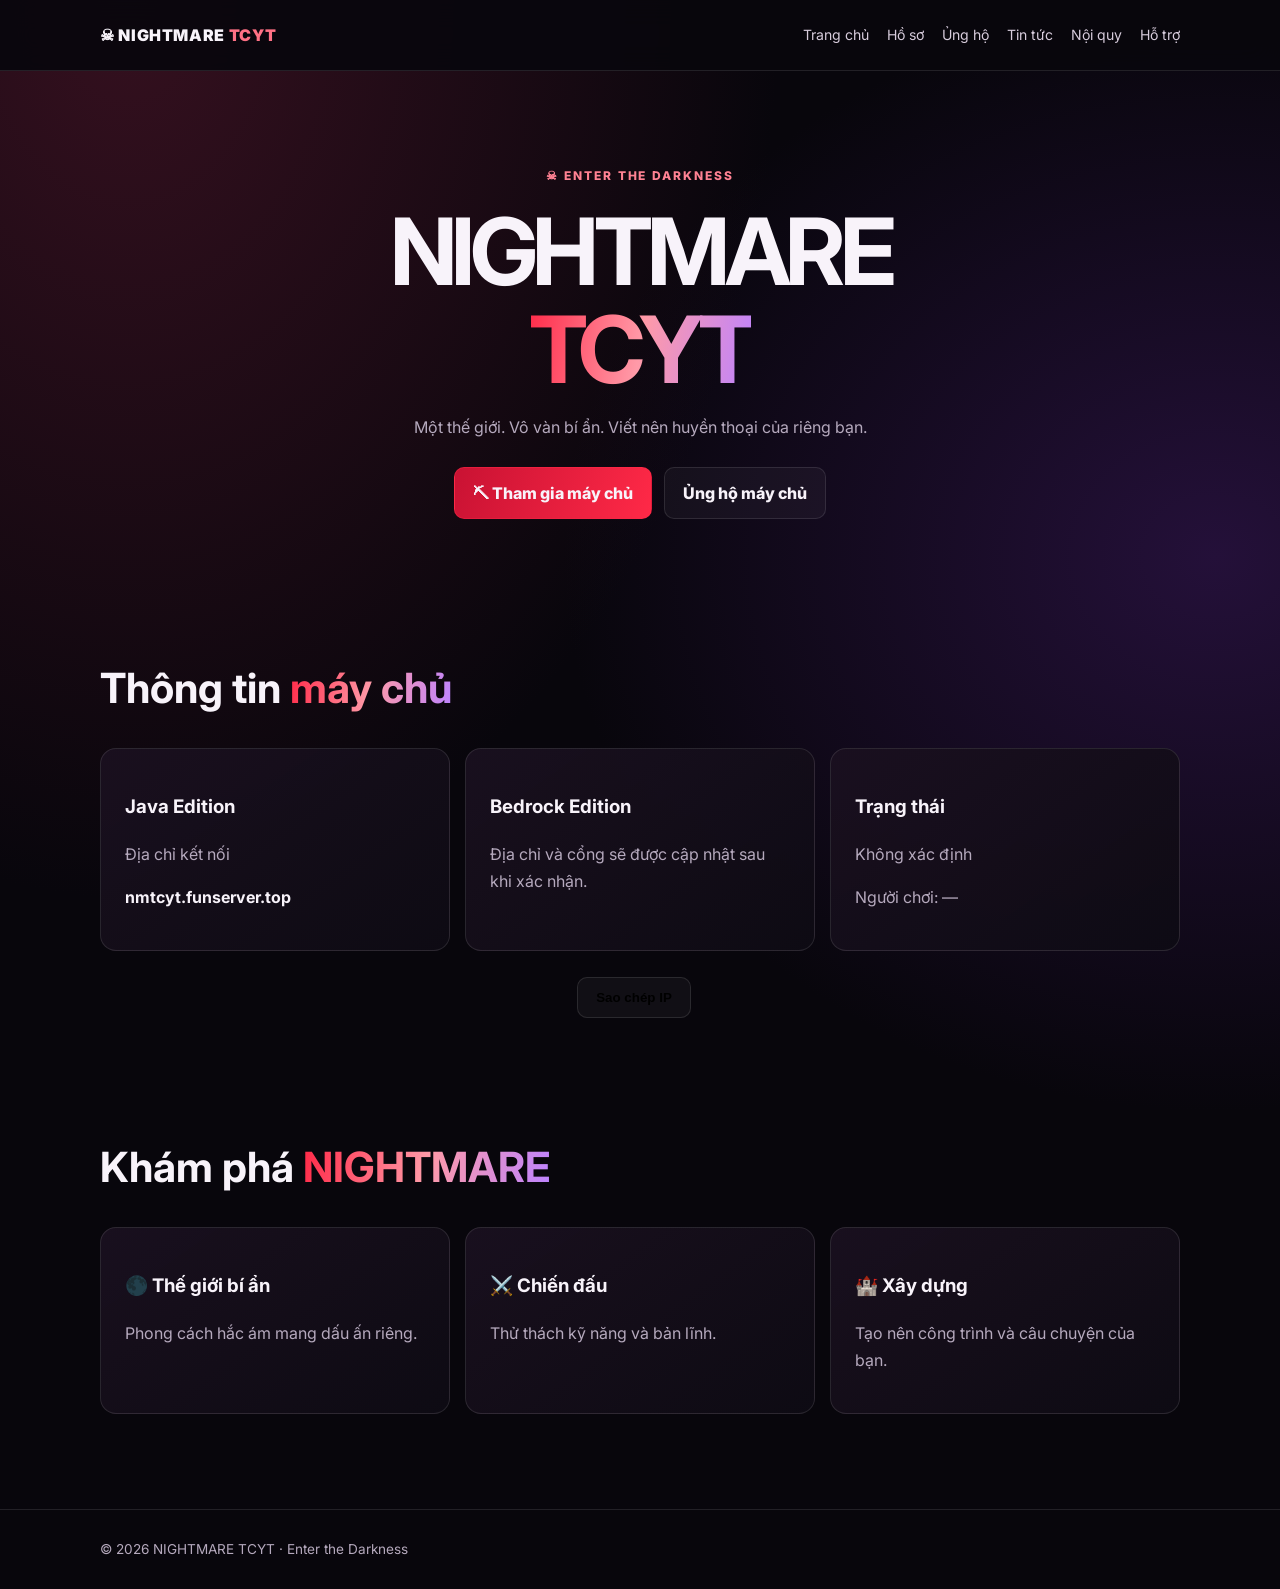
==== commit 33088273: "Split NIGHTMARE TCYT website into separate pages" ====
--- a/index.html
+++ b/index.html
@@ -1,950 +1,11 @@
-
-<!DOCTYPE html>
-<html lang="vi">
-<head>
-  <meta charset="UTF-8">
-  <meta name="viewport" content="width=device-width, initial-scale=1">
-  <meta name="theme-color" content="#08060c">
-  <meta name="description" content="NIGHTMARE TCYT — Minecraft Server, tài khoản và nạp tiền.">
-  <title>NIGHTMARE TCYT | Minecraft Server</title>
-
-  <link rel="preconnect" href="https://fonts.googleapis.com">
-  <link href="https://fonts.googleapis.com/css2?family=Inter:wght@400;500;600;700;800;900&display=swap" rel="stylesheet">
-
-  <style>
-    :root {
-      --bg:#08060c;
-      --panel:#130e19;
-      --panel2:#1a1221;
-      --red:#ff2947;
-      --purple:#ad63ff;
-      --text:#f8f3fa;
-      --muted:#a99caf;
-      --border:rgba(255,255,255,.1);
-      --green:#50e3a4;
-    }
-
-    * { box-sizing:border-box; margin:0; padding:0; }
-
-    html { scroll-behavior:smooth; scroll-padding-top:85px; }
-
-    body {
-      background:
-        radial-gradient(ellipse at 10% 5%,#32101e 0,transparent 35%),
-        radial-gradient(ellipse at 90% 35%,#211032 0,transparent 35%),
-        var(--bg);
-      color:var(--text);
-      font-family:Inter,Arial,sans-serif;
-      line-height:1.7;
-    }
-
-    a { color:inherit; text-decoration:none; }
-    button,input,select { font:inherit; }
-    button,a { -webkit-tap-highlight-color:transparent; }
-
-    .container { width:min(1120px,calc(100% - 32px)); margin:auto; }
-    .section { padding:80px 0; }
-
-    .navbar {
-      position:sticky; top:0; z-index:50;
-      border-bottom:1px solid var(--border);
-      background:rgba(8,6,12,.94);
-      backdrop-filter:blur(18px);
-    }
-
-    .nav-inner {
-      min-height:72px; display:flex; align-items:center;
-      justify-content:space-between; gap:16px;
-    }
-
-    .brand { display:flex; align-items:center; gap:11px; }
-    .brand-icon {
-      display:grid; place-items:center; width:43px; height:43px;
-      border:1px solid #792034; border-radius:12px;
-      background:linear-gradient(145deg,#41101f,#1a1027);
-      font-size:23px;
-    }
-
-    .brand strong { display:block; font-size:.91rem; font-weight:900; letter-spacing:.04em; }
-    .brand small { display:block; color:var(--muted); font-size:.64rem; letter-spacing:.14em; }
-
-    .nav-links { display:flex; align-items:center; gap:19px; }
-    .nav-links a { color:#c9bdce; font-size:.8rem; font-weight:650; }
-    .nav-links a:hover { color:#ff8293; }
-
-    .menu-btn {
-      display:none; padding:8px 12px; border:1px solid var(--border);
-      border-radius:9px; background:var(--panel); color:white;
-    }
-
-    .btn {
-      display:inline-flex; align-items:center; justify-content:center;
-      gap:8px; min-height:45px; padding:11px 18px;
-      border:1px solid transparent; border-radius:10px;
-      cursor:pointer; font-size:.86rem; font-weight:800;
-      transition:.2s;
-    }
-
-    .btn:hover { transform:translateY(-2px); }
-    .primary { background:linear-gradient(110deg,#c91233,var(--red)); color:white; box-shadow:0 8px 25px #ff294722; }
-    .secondary { border-color:var(--border); background:#ffffff08; color:white; }
-    .full { width:100%; }
-
-    .hero { padding:105px 0 75px; text-align:center; }
-    .badge {
-      display:inline-block; padding:7px 13px; border:1px solid #ff29474d;
-      border-radius:50px; background:#ff294710; color:#ff9aa8;
-      font-size:.72rem; font-weight:800; letter-spacing:.14em;
-    }
-
-    .hero h1 {
-      margin:25px 0 15px; font-size:clamp(3rem,10vw,7rem);
-      font-weight:900; letter-spacing:-.07em; line-height:1.03;
-    }
-
-    .gradient {
-      color:transparent;
-      background:linear-gradient(100deg,#ff2947,#ff8393,#b975ff);
-      background-clip:text; -webkit-background-clip:text;
-    }
-
-    .hero p { max-width:680px; margin:12px auto; color:var(--muted); }
-    .actions { display:flex; flex-wrap:wrap; justify-content:center; gap:12px; margin-top:27px; }
-
-    .section-title { text-align:center; margin:0 auto 35px; max-width:720px; }
-    .eyebrow { color:#ff8293; font-size:.72rem; font-weight:850; letter-spacing:.18em; }
-    .section-title h2 { margin-top:8px; font-size:clamp(1.9rem,5vw,3rem); line-height:1.2; }
-    .section-title p { margin-top:12px; color:var(--muted); font-size:.91rem; }
-
-    .panel {
-      padding:26px; border:1px solid var(--border); border-radius:17px;
-      background:linear-gradient(145deg,#1b1120dd,#0e0b14f5);
-      box-shadow:0 20px 55px #0002;
-    }
-
-    .server-box {
-      display:flex; align-items:center; justify-content:space-between;
-      gap:20px; border-color:#ff294738;
-    }
-
-    .server-box h3 { font-size:1.3rem; }
-    .server-box p { margin-top:5px; color:var(--muted); font-size:.85rem; }
-
-    .ip-row {
-      display:flex; align-items:center; gap:10px; margin-top:18px;
-      padding:9px; border:1px solid var(--border); border-radius:10px;
-      background:#0003;
-    }
-
-    .ip-row code { flex:1; overflow-wrap:anywhere; font-size:.9rem; }
-    .copy-btn {
-      padding:9px 12px; border:1px solid #ff29474d; border-radius:8px;
-      background:#ff294716; color:#ff9aa8; cursor:pointer; font-weight:800;
-    }
-
-    .grid { display:grid; grid-template-columns:repeat(3,minmax(0,1fr)); gap:16px; }
-    .grid.two { grid-template-columns:repeat(2,minmax(0,1fr)); }
-
-    .card {
-      padding:24px; border:1px solid var(--border); border-radius:16px;
-      background:linear-gradient(145deg,#1a1222cc,#0e0b14ee);
-    }
-
-    .card-icon { font-size:1.8rem; margin-bottom:10px; }
-    .card h3 { font-size:1.05rem; }
-    .card p { margin-top:8px; color:var(--muted); font-size:.86rem; }
-    .card .btn { margin-top:18px; }
-
-    .form-grid { display:grid; grid-template-columns:1fr 1fr; gap:15px; }
-    .field { display:flex; flex-direction:column; gap:7px; }
-    .field.full-width { grid-column:1/-1; }
-    .field label { color:#d9cedf; font-size:.82rem; font-weight:700; }
-
-    .field input,.field select {
-      width:100%; min-height:46px; padding:11px 12px;
-      border:1px solid #ffffff1c; border-radius:9px;
-      outline:none; background:#09070d; color:white;
-    }
-
-    .field input:focus,.field select:focus { border-color:#a855f7; box-shadow:0 0 0 3px #a855f71c; }
-    .field input::placeholder { color:#756a7e; }
-    .form-note { margin-top:14px; color:var(--muted); font-size:.78rem; }
-    .notice {
-      margin-top:15px; padding:13px 15px; border:1px solid #ffbd5738;
-      border-radius:10px; background:#ffbd570c; color:#f5d8a3; font-size:.8rem;
-    }
-
-    .status { margin-top:12px; color:#ff9aa8; font-size:.84rem; overflow-wrap:anywhere; }
-    .divider { height:1px; margin:22px 0; background:var(--border); }
-
-    .bank-details {
-      display:grid; grid-template-columns:1fr 1fr; gap:12px; margin-top:18px;
-    }
-
-    .bank-item { padding:14px; border:1px solid var(--border); border-radius:10px; background:#0002; }
-    .bank-item small { display:block; color:var(--muted); font-size:.73rem; }
-    .bank-item strong { display:block; margin-top:4px; overflow-wrap:anywhere; font-size:.9rem; }
-
-    .community {
-      padding:clamp(28px,6vw,60px); border:1px solid #a855f744;
-      border-radius:20px; text-align:center;
-      background:radial-gradient(ellipse at 0 100%,#ff29471a,transparent 50%),
-                 radial-gradient(ellipse at 100% 0,#a855f71b,transparent 50%),#110c18;
-    }
-
-    .community h2 { font-size:clamp(2rem,5vw,3.2rem); line-height:1.2; }
-    .community p { max-width:600px; margin:15px auto; color:var(--muted); }
-
-    footer { padding:30px 0; border-top:1px solid var(--border); color:var(--muted); font-size:.8rem; }
-    .footer-row { display:flex; flex-wrap:wrap; justify-content:space-between; gap:15px; }
-
-    @media(max-width:850px) {
-      .nav-links { gap:10px; }
-      .nav-links a { font-size:.72rem; }
-      .grid { grid-template-columns:repeat(2,minmax(0,1fr)); }
-    }
-
-    @media(max-width:650px) {
-      .menu-btn { display:block; }
-      .nav-inner { min-height:66px; }
-      .nav-links {
-        display:none; position:absolute; top:100%; left:0; right:0;
-        padding:12px 16px 18px; background:#0b0810;
-        border-bottom:1px solid var(--border);
-      }
-      .nav-links.open { display:flex; flex-direction:column; align-items:stretch; }
-      .nav-links a { padding:9px 3px; font-size:.88rem; }
-      .hero { padding:75px 0 55px; }
-      .section { padding:62px 0; }
-      .grid,.grid.two,.form-grid,.bank-details { grid-template-columns:1fr; }
-      .field.full-width { grid-column:auto; }
-      .server-box { align-items:stretch; flex-direction:column; }
-      .panel { padding:20px; }
-      .actions { flex-direction:column; }
-      .actions .btn { width:100%; }
-    }
-
-    @media(prefers-reduced-motion:reduce) {
-      *,*::before,*::after { scroll-behavior:auto!important; transition:none!important; }
-    }
-
-    [hidden]{display:none!important}.hero-status-grid{display:grid;grid-template-columns:repeat(4,minmax(0,1fr));gap:10px;max-width:850px;margin:28px auto 0}.hero-stat,.stat-tile{padding:14px;border:1px solid var(--border);border-radius:12px;background:#120d19d9;text-align:left}.hero-stat small,.stat-tile small{display:block;color:var(--muted);font-size:.66rem;letter-spacing:.12em}.hero-stat strong,.stat-tile strong{display:block;margin-top:4px;font-size:1rem}.live-dot{display:inline-block;width:8px;height:8px;margin-right:7px;border-radius:50%;background:#888}.live-dot.online{background:#50e3a4;box-shadow:0 0 12px #50e3a4}.live-dot.offline{background:#ff5267}.muted-stat{color:var(--muted)}.compact-section{padding-top:30px}.empty-chart{display:grid;place-items:center;min-height:125px;margin-top:14px;border:1px dashed var(--border);border-radius:12px;color:var(--muted);background:repeating-linear-gradient(0deg,transparent,transparent 30px,#ffffff08 31px)}.join-steps{padding-left:22px;margin-top:12px;color:#d7cedd}.join-steps li{margin:8px 0}.profile-panel{max-width:820px;margin:auto}.profile-head{display:flex;align-items:center;gap:14px;flex-wrap:wrap}.profile-head>div:nth-child(2){flex:1}.avatar-mark{display:grid;place-items:center;width:58px;height:58px;border-radius:16px;background:linear-gradient(140deg,#5a142b,#351a56);font-size:27px}.rank-chip{display:inline-block;margin-top:5px;padding:3px 10px;border:1px solid #ad63ff66;border-radius:30px;color:#d5aaff;font-size:.75rem}.deposit-tabs{display:flex;justify-content:center;flex-wrap:wrap;gap:9px;margin:0 0 20px}.deposit-tab{padding:10px 15px;border:1px solid var(--border);border-radius:9px;background:#ffffff08;color:#ddd;font-size:.82rem;font-weight:750}.deposit-tab.active,.deposit-tab:hover{border-color:#ff294766;background:#ff29471a;color:#ff9aa8}.table-wrap{overflow-x:auto}.history-table{width:100%;border-collapse:collapse;min-width:560px}.history-table th,.history-table td{padding:13px;text-align:left;border-bottom:1px solid var(--border);font-size:.82rem}.history-table th{color:#ff9aa8}.empty-cell{text-align:center!important;color:var(--muted)}.wheel-panel{text-align:center}.wheel-disc{width:190px;height:190px;margin:0 auto 18px;border:8px solid #57213e;border-radius:50%;display:flex;flex-direction:column;align-items:center;justify-content:center;background:conic-gradient(#ff2947 0 45deg,#421c50 45deg 90deg,#ad63ff 90deg 135deg,#36152c 135deg 180deg,#ff2947 180deg 225deg,#421c50 225deg 270deg,#ad63ff 270deg 315deg,#36152c 315deg);box-shadow:0 0 35px #ff294733,inset 0 0 0 8px #0c0812}.wheel-disc span{font-size:2rem}.wheel-disc b{font-size:.82rem;letter-spacing:.12em}.spin-count{margin:12px 0;color:var(--muted)}.prize-grid{display:grid;grid-template-columns:repeat(3,minmax(0,1fr));gap:8px;margin:16px 0}.prize-grid span{padding:10px 5px;border:1px solid var(--border);border-radius:9px;background:#ffffff08;text-align:center;font-size:.78rem;font-weight:750}.prize-grid .miss-prize{grid-column:span 3;color:#c6b8cf}.field textarea{width:100%;padding:12px;border:1px solid #ffffff1c;border-radius:9px;background:#09070d;color:#fff;resize:vertical}.btn:disabled{opacity:.55;cursor:not-allowed;transform:none}.btn[aria-disabled=true]{opacity:.55;pointer-events:none}
-    @media(max-width:650px){.hero-status-grid{grid-template-columns:repeat(2,minmax(0,1fr))}.profile-head .btn{width:100%}.prize-grid{grid-template-columns:repeat(2,minmax(0,1fr))}.prize-grid .miss-prize{grid-column:span 2}.deposit-tabs{justify-content:stretch}.deposit-tab{flex:1;text-align:center;font-size:.72rem;padding:9px 7px}}
-
-  </style>
-</head>
-
-<body>
-<header class="navbar">
-  <div class="container nav-inner">
-    <a class="brand" href="#home">
-      <span class="brand-icon">☠</span>
-      <span>
-        <strong>NIGHTMARE TCYT</strong>
-        <small>MINECRAFT SERVER</small>
-      </span>
-    </a>
-
-    <button class="menu-btn" id="menuBtn" aria-label="Mở menu" aria-expanded="false">☰</button>
-
-    <nav class="nav-links" id="navLinks">
-      <a href="#home">Trang chủ</a>
-      <a href="#connect">Máy chủ</a>
-      <a href="#profile">Hồ sơ</a>
-      <a href="#deposit">Nạp xu</a>
-      <a href="#wheel">Vòng quay</a>
-      <a href="#support">Hỗ trợ</a>
-    </nav>
-  </div>
-</header>
-
-<main>
-  <section class="hero" id="home">
-    <div class="container">
-      <span class="badge">☠ ENTER THE DARKNESS</span>
-      <h1>NIGHTMARE<br><span class="gradient">TCYT</span></h1>
-      <p>Một thế giới. Vô vàn bí ẩn. Viết nên huyền thoại của riêng bạn.</p>
-      <p>Chào mừng đến với NIGHTMARE TCYT — thế giới Minecraft mang phong cách hắc ám.</p>
-      <div class="hero-status-grid">
-        <div class="hero-stat"><span class="live-dot" id="liveDot"></span><small>TRẠNG THÁI</small><strong id="serverState">Đang kiểm tra...</strong></div>
-        <div class="hero-stat"><small>NGƯỜI CHƠI</small><strong><span id="onlinePlayers">—</span><span class="muted-stat"> / </span><span id="maxPlayers">—</span></strong></div>
-        <div class="hero-stat"><small>PHIÊN BẢN</small><strong id="serverVersion">Đang kiểm tra...</strong></div>
-        <div class="hero-stat"><small>UPTIME</small><strong id="serverUptime">Chưa có dữ liệu</strong></div>
-      </div>
-      <div class="actions">
-        <a class="btn primary" href="#connect">⛏ Tham gia máy chủ</a>
-        <a class="btn secondary" href="#deposit">💳 Nạp tiền</a>
-      </div>
-    </div>
-  </section>
-
-  <section class="section" id="connect">
-    <div class="container">
-      <div class="section-title">
-        <span class="eyebrow">CONNECT TO SERVER</span>
-        <h2>Kết nối <span class="gradient">NIGHTMARE</span></h2>
-        <p>Sao chép địa chỉ máy chủ để thêm vào Minecraft.</p>
-      </div>
-
-      <div class="panel server-box">
-        <div>
-          <span class="eyebrow">MINECRAFT SERVER ADDRESS</span>
-          <h3>NIGHTMARE TCYT</h3>
-          <p>Java / Bedrock: hãy kiểm tra phiên bản và cổng tương thích trước khi kết nối.</p>
-          <div class="ip-row">
-            <code id="serverIp">sg-02.pingless.org:25649</code>
-            <button class="copy-btn" id="copyIp" type="button">Sao chép</button>
-          </div>
-          <p class="status" id="copyStatus" aria-live="polite"></p>
-        </div>
-        <div class="card-icon" aria-hidden="true">⛏️</div>
-      </div>
-    </div>
-  </section>
-
-  <section class="section compact-section" id="server-details">
-    <div class="container">
-      <div class="section-title"><span class="eyebrow">SERVER STATUS</span><h2>Thông tin <span class="gradient">máy chủ</span></h2><p>Dữ liệu trực tuyến được kiểm tra định kỳ. Thông tin chưa cấu hình sẽ được hiển thị rõ ràng.</p></div>
-      <div class="grid two">
-        <article class="card"><h3>☕ Java Edition</h3><p>Địa chỉ kết nối</p><div class="ip-row"><code id="javaAddress">nmtcyt.funserver.top</code><button class="copy-btn" type="button" data-copy="javaAddress">Sao chép</button></div><p class="form-note">Phiên bản hỗ trợ: <strong id="javaVersions">Đang cập nhật</strong></p></article>
-        <article class="card"><h3>📱 Bedrock Edition</h3><p>Địa chỉ kết nối</p><div class="ip-row"><code id="bedrockAddress">nmtcyt.funserver.top</code><button class="copy-btn" type="button" data-copy="bedrockAddress">Sao chép</button></div><p class="form-note">Cổng Bedrock: <strong id="bedrockPort">Chưa xác nhận</strong></p></article>
-      </div>
-      <div class="grid two" style="margin-top:16px">
-        <article class="card"><h3>📈 Hoạt động người chơi</h3><p id="activityNotice">Biểu đồ sẽ hiển thị khi backend cung cấp dữ liệu lịch sử người chơi.</p><div class="empty-chart" id="activityChart">Chưa có dữ liệu thống kê</div></article>
-        <article class="card"><h3>🧭 Cách tham gia</h3><ol class="join-steps"><li>Mở Minecraft Java hoặc Bedrock.</li><li>Chọn Multiplayer / Servers → Add Server.</li><li>Nhập địa chỉ máy chủ ở phía trên.</li><li>Tham gia và làm theo hướng dẫn trong game.</li></ol><p class="form-note">Chế độ chơi: <strong>Survival / Thập cẩm</strong> · Các chế độ khác sẽ được cập nhật.</p></article>
-      </div>
-      <div class="notice">📅 Thời gian hoạt động, ngày khai trương và lịch sử sự kiện sẽ được cập nhật sau khi có dữ liệu chính thức.</div>
-    </div>
-  </section>
-
-  <section class="section" id="about">
-    <div class="container">
-      <div class="section-title">
-        <span class="eyebrow">WELCOME TO THE DARK SIDE</span>
-        <h2>Khám phá <span class="gradient">thế giới</span></h2>
-        <p>Bắt đầu hành trình, xây dựng thế giới và kết nối cùng cộng đồng.</p>
-      </div>
-
-      <div class="grid">
-        <article class="card">
-          <div class="card-icon">🌑</div>
-          <h3>Thế giới bí ẩn</h3>
-          <p>Phong cách hắc ám với dấu ấn riêng của NIGHTMARE TCYT.</p>
-        </article>
-        <article class="card">
-          <div class="card-icon">⚔️</div>
-          <h3>Chiến đấu</h3>
-          <p>Thử thách kỹ năng và chứng minh bản lĩnh trong game.</p>
-        </article>
-        <article class="card">
-          <div class="card-icon">🏰</div>
-          <h3>Xây dựng</h3>
-          <p>Thu thập tài nguyên và tạo nên công trình của riêng bạn.</p>
-        </article>
-      </div>
-    </div>
-  </section>
-
-  <section class="section" id="profile">
-    <div class="container">
-      <div class="section-title"><span class="eyebrow">PLAYER PROFILE</span><h2>Hồ sơ <span class="gradient">người chơi</span></h2><p>Thông tin tài khoản chỉ hiển thị sau khi đăng nhập.</p></div>
-      <div class="panel profile-panel" id="profileLocked">
-        <div class="card-icon">🔐</div><h3>Đăng nhập để xem hồ sơ</h3><p class="form-note">Tên nhân vật, rank, số xu và lịch sử tài khoản được bảo vệ bằng phiên đăng nhập.</p>
-        <a class="btn primary" href="#auth">Đăng nhập / Đăng ký</a>
-      </div>
-      <div class="panel profile-panel" id="profileContent" hidden>
-        <div class="profile-head"><div class="avatar-mark">☠</div><div><h3 id="profileName">Người chơi</h3><span class="rank-chip" id="profileRank">Chưa có rank</span></div><button class="btn secondary" id="logoutBtn" type="button">Đăng xuất</button></div>
-        <div class="grid two" style="margin-top:20px"><div class="stat-tile"><small>RANK</small><strong id="profileRankValue">—</strong></div><div class="stat-tile"><small>SỐ DƯ XU</small><strong id="profileCoins">—</strong></div></div>
-        <p class="status" id="profileStatus" aria-live="polite">Đang chờ API hồ sơ.</p>
-      </div>
-    </div>
-  </section>
-
-  <!-- AUTH -->
-  <section class="section" id="auth">
-    <div class="container">
-      <div class="section-title">
-        <span class="eyebrow">ACCOUNT ACCESS</span>
-        <h2>Tài khoản <span class="gradient">Nightmare</span></h2>
-        <p>Đăng nhập hoặc đăng ký tài khoản trên hệ thống website.</p>
-      </div>
-
-      <div class="grid two">
-        <div class="panel">
-          <h3>🔐 Đăng nhập</h3>
-          <p class="form-note">Đăng nhập bằng tài khoản Minecraft đã có trong AuthMe của máy chủ.</p>
-          <form id="loginForm">
-            <div class="form-grid" style="margin-top:18px">
-              <div class="field full-width">
-                <label for="loginUser">Tên tài khoản hoặc email</label>
-                <input id="loginUser" name="username" autocomplete="username" required placeholder="Nhập tên tài khoản">
-              </div>
-              <div class="field full-width">
-                <label for="loginPass">Mật khẩu</label>
-                <input id="loginPass" name="password" type="password" autocomplete="current-password" required placeholder="Nhập mật khẩu">
-              </div>
-              <div class="field full-width">
-                <button class="btn primary full" type="submit">Đăng nhập</button>
-              </div>
-            </div>
-          </form>
-          <p class="status" id="loginStatus" aria-live="polite"></p>
-        </div>
-
-        <div class="panel">
-          <h3>📝 Đăng ký</h3>
-          <p class="form-note">Tạo tài khoản website khi backend đăng ký đã sẵn sàng.</p>
-          <form id="registerForm">
-            <div class="form-grid" style="margin-top:18px">
-              <div class="field full-width">
-                <label for="registerUser">Tên tài khoản</label>
-                <input id="registerUser" name="username" autocomplete="username" required minlength="3" maxlength="32" placeholder="Tên tài khoản">
-              </div>
-              <div class="field full-width">
-                <label for="registerEmail">Email</label>
-                <input id="registerEmail" name="email" type="email" autocomplete="email" required placeholder="ban@example.com">
-              </div>
-              <div class="field full-width">
-                <label for="registerPass">Mật khẩu</label>
-                <input id="registerPass" name="password" type="password" autocomplete="new-password" required minlength="8" placeholder="Ít nhất 8 ký tự">
-              </div>
-              <div class="field full-width">
-                <button class="btn secondary full" type="submit">Tạo tài khoản</button>
-              </div>
-            </div>
-          </form>
-          <p class="status" id="registerStatus" aria-live="polite"></p>
-        </div>
-      </div>
-
-      <div class="notice">
-        🔐 Đăng nhập được xác thực qua backend HTTPS bằng tài khoản AuthMe hiện có.
-        Đăng ký website và các chức năng thanh toán vẫn cần được kiểm tra, tích hợp riêng.
-      </div>
-    </div>
-  </section>
-
-  <!-- DEPOSIT -->
-  <section class="section" id="deposit">
-    <div class="container">
-      <div class="section-title">
-        <span class="eyebrow">DEPOSIT CENTER</span>
-        <h2>Nạp tiền <span class="gradient">Nightmare</span></h2>
-        <p>Chọn phương thức nạp. Giao dịch thật cần được xử lý bởi backend hoặc nhà cung cấp thanh toán.</p>
-      </div>
-
-      <div class="deposit-tabs"><a class="deposit-tab active" href="#cardDeposit">💳 Thẻ cào</a><a class="deposit-tab" href="#bankDeposit">🏦 Chuyển khoản</a><a class="deposit-tab" href="#depositHistory">📜 Lịch sử nạp</a></div>
-      <div class="grid two">
-        <!-- CARD DEPOSIT -->
-        <div class="panel" id="cardDeposit">
-          <div class="card-icon">💳</div>
-          <h3>Nạp thẻ điện thoại</h3>
-          <p>Hỗ trợ các nhà mạng sau khi cấu hình cổng nạp thẻ.</p>
-
-          <form id="cardForm">
-            <div class="form-grid" style="margin-top:20px">
-              <div class="field full-width">
-                <label for="cardProvider">Nhà mạng</label>
-                <select id="cardProvider" required>
-                  <option value="">-- Chọn nhà mạng --</option>
-                  <option value="VIETTEL">Viettel</option>
-                  <option value="MOBIFONE">MobiFone</option>
-                  <option value="VINAPHONE">VinaPhone</option>
-                  <option value="OTHER">Nhà mạng khác</option>
-                </select>
-              </div>
-              <div class="field full-width">
-                <label for="cardAmount">Mệnh giá dự kiến</label>
-                <select id="cardAmount" required>
-                  <option value="">-- Chọn mệnh giá --</option>
-                  <option value="10000">10.000 VNĐ</option>
-                  <option value="20000">20.000 VNĐ</option>
-                  <option value="50000">50.000 VNĐ</option>
-                  <option value="100000">100.000 VNĐ</option>
-                  <option value="200000">200.000 VNĐ</option>
-                  <option value="500000">500.000 VNĐ</option>
-                </select>
-              </div>
-              <div class="field full-width">
-                <button class="btn primary full" type="submit">Tiếp tục nạp thẻ</button>
-              </div>
-            </div>
-          </form>
-          <p class="status" id="cardStatus" aria-live="polite"></p>
-          <p class="form-note">
-            Không nhập mã thẻ hoặc số serial ở trang tĩnh này. Khi tích hợp,
-            hãy gửi giao dịch qua API HTTPS của nhà cung cấp uy tín.
-          </p>
-        </div>
-
-        <!-- BANK DEPOSIT -->
-        <div class="panel" id="bankDeposit">
-          <div class="card-icon">🏦</div>
-          <h3>Nạp qua ngân hàng</h3>
-          <p>Chuyển khoản bằng thông tin chính thức do chủ máy chủ cung cấp.</p>
-
-          <div class="bank-details">
-            <div class="bank-item">
-              <small>Ngân hàng</small>
-              <strong id="bankName">CHƯA CẤU HÌNH</strong>
-            </div>
-            <div class="bank-item">
-              <small>Chủ tài khoản</small>
-              <strong id="bankOwner">CHƯA CẤU HÌNH</strong>
-            </div>
-            <div class="bank-item">
-              <small>Số tài khoản</small>
-              <strong id="bankAccount">CHƯA CẤU HÌNH</strong>
-            </div>
-            <div class="bank-item">
-              <small>Nội dung chuyển khoản</small>
-              <strong id="bankMemo">NAP TCYT [TÊN GAME]</strong>
-            </div>
-          </div>
-          <div style="margin:20px 0;padding:18px;text-align:center;
-            background:#fff;border-radius:14px;color:#17121c">
-  <h3>☠ QR CHUYỂN KHOẢN</h3>
-  <img id="vietQrImage"
-       alt="Mã QR VietQR chuyển khoản NIGHTMARE TCYT"
-       style="display:block;width:100%;max-width:300px;
-              margin:14px auto;min-height:200px;object-fit:contain">
-  <p>Quét bằng ứng dụng ngân hàng để chuyển khoản</p>
-</div>
-          <button class="btn secondary full" id="copyMemo" type="button" style="margin-top:16px">
-            Sao chép nội dung chuyển khoản
-          </button>
-
-          <div class="divider"></div>
-
-          <form id="bankForm">
-            <div class="field">
-              <label for="gameName">Tên nhân vật Minecraft</label>
-              <input id="gameName" required maxlength="32" placeholder="Nhập tên trong game">
-            </div>
-            <div class="field" style="margin-top:13px">
-              <label for="transactionRef">Mã giao dịch ngân hàng (nếu có)</label>
-              <input id="transactionRef" maxlength="100" placeholder="Mã tham chiếu giao dịch">
-            </div>
-            <button class="btn primary full" type="submit" style="margin-top:16px">
-              Kiểm tra giao dịch
-            </button>
-          </form>
-          <p class="status" id="bankStatus" aria-live="polite"></p>
-          <p class="form-note">
-            Không nhập PIN, mật khẩu ngân hàng hoặc OTP. Biểu mẫu này chưa xác minh
-            giao dịch và chưa tự cộng tiền trong game.
-          </p>
-        </div>
-      </div>
-
-      <div class="notice">
-        🔒 Chỉ chuyển tiền khi đã xác minh đúng chủ tài khoản và thông tin thanh toán.
-        Website GitHub Pages tĩnh không thể tự xác nhận chuyển khoản hoặc cộng điểm.
-      </div>
-    </div>
-  </section>
-
-  <section class="section" id="depositHistory">
-    <div class="container"><div class="section-title"><span class="eyebrow">TRANSACTION HISTORY</span><h2>Lịch sử <span class="gradient">nạp xu</span></h2><p>Ngày giờ, số tiền và phương thức của từng giao dịch đã xác minh.</p></div>
-      <div class="panel"><div class="table-wrap"><table class="history-table"><thead><tr><th>Ngày giờ</th><th>Phương thức</th><th>Số tiền</th><th>Trạng thái</th></tr></thead><tbody id="depositHistoryRows"><tr><td colspan="4" class="empty-cell">Đăng nhập để tải lịch sử giao dịch.</td></tr></tbody></table></div><p class="form-note" id="historyStatus">Lịch sử chỉ lấy từ backend, không dùng dữ liệu mẫu.</p></div>
-    </div>
-  </section>
-
-  <section class="section" id="wheel">
-    <div class="container"><div class="section-title"><span class="eyebrow">DAILY LUCKY SPIN</span><h2>Vòng quay <span class="gradient">may mắn</span></h2><p>Mỗi tài khoản có tối đa 2 lượt quay miễn phí mỗi ngày.</p></div>
-      <div class="grid two">
-        <div class="panel wheel-panel"><div class="wheel-disc" aria-label="Vòng quay phần thưởng"><span>🪙</span><b>LUCKY<br>SPIN</b></div><p class="spin-count">Lượt còn lại hôm nay: <strong id="spinRemaining">— / 2</strong></p><button class="btn primary full" id="spinButton" type="button" disabled>Đăng nhập để quay</button><p class="status" id="spinStatus" aria-live="polite">Vòng quay đang chờ tích hợp API xác thực.</p></div>
-        <div class="panel"><h3>🎁 Danh sách phần thưởng</h3><div class="prize-grid"><span>1 xu</span><span>3 xu</span><span>5 xu</span><span>10 xu</span><span>20 xu</span><span>50 xu</span><span>100 xu</span><span>1.000 xu</span><span class="miss-prize">May mắn lần sau</span></div><p class="form-note">Tỉ lệ nhận 100–1.000 xu dự kiến 5–8%. Tỉ lệ chính thức phải được cấu hình và công khai ở backend trước khi mở quay.</p><div class="divider"></div><h3>🧩 Nhiệm vụ nhận lượt quay</h3><p class="form-note">Hoàn thành nhiệm vụ vượt liên kết / lấy mã nhiệm vụ hợp lệ để nhận thêm 1 lượt quay. Không tự cộng lượt nếu backend chưa xác minh.</p><button class="btn secondary full" id="taskButton" type="button" disabled>Nhiệm vụ đang cập nhật</button></div>
-      </div>
-    </div>
-  </section>
-
-  <section class="section" id="community">
-    <div class="container">
-      <div class="community">
-        <span class="eyebrow">JOIN THE COMMUNITY</span>
-        <h2>Bóng tối đang gọi.<br><span class="gradient">Bạn đã sẵn sàng?</span></h2>
-        <p>Kết nối với cộng đồng NIGHTMARE TCYT để theo dõi thông tin và hoạt động của máy chủ.</p>
-        <div class="actions">
-          <a class="btn primary" href="#auth">🔐 Tài khoản</a>
-          <a class="btn secondary" href="#deposit">💳 Nạp tiền</a>
-        </div>
-      </div>
-    </div>
-  </section>
-
-  <section class="section" id="faq">
-    <div class="container">
-      <div class="section-title">
-        <span class="eyebrow">HELP CENTER</span>
-        <h2>Thông tin <span class="gradient">quan trọng</span></h2>
-      </div>
-
-      <div class="grid">
-        <article class="card">
-          <h3>🔐 Auth hoạt động thế nào?</h3>
-          <p>AuthMe trong game không đồng nghĩa với tài khoản website. Muốn dùng chung tài khoản cần backend hoặc API tích hợp phù hợp.</p>
-        </article>
-        <article class="card">
-          <h3>💳 Nạp tiền có tự động không?</h3>
-          <p>Chưa. Cần API cổng nạp thẻ hoặc dịch vụ thanh toán ngân hàng và backend kiểm tra giao dịch.</p>
-        </article>
-        <article class="card">
-          <h3>🪙 Tiền được cộng ở đâu?</h3>
-          <p>Cần tích hợp hệ thống kinh tế hoặc điểm của máy chủ Minecraft để cộng tiền sau khi giao dịch được xác nhận.</p>
-        </article>
-      </div>
-    </div>
-  </section>
-</main>
-
-  <section class="section" id="support">
-    <div class="container"><div class="section-title"><span class="eyebrow">SUPPORT CENTER</span><h2>Trung tâm <span class="gradient">hỗ trợ</span></h2><p>Chọn đúng kênh để được hỗ trợ nhanh hơn.</p></div>
-      <div class="grid">
-        <article class="card"><div class="card-icon">👑</div><h3>Owner / Admin</h3><p id="ownerDiscordText">Discord Owner/Admin chưa cấu hình.</p><a class="btn secondary full" id="ownerDiscord" href="#support" aria-disabled="true">Liên hệ Owner/Admin</a></article>
-        <article class="card"><div class="card-icon">💬</div><h3>Discord máy chủ</h3><p id="serverDiscordText">Cộng đồng NIGHTMARE TCYT.</p><a class="btn secondary full" id="serverDiscord" href="#support" aria-disabled="true">Tham gia Discord</a></article>
-        <article class="card"><div class="card-icon">✉️</div><h3>Email hỗ trợ</h3><p id="supportEmailText">Email hỗ trợ chưa cấu hình.</p><a class="btn secondary full" id="supportEmail" href="#support" aria-disabled="true">Gửi email</a></article>
-      </div>
-      <div class="panel" style="margin-top:18px"><h3>🎫 Tạo ticket hỗ trợ</h3><p class="form-note">Gửi yêu cầu hỗ trợ về tài khoản, nạp xu hoặc lỗi trong game. Ticket sẽ chỉ được tạo khi backend/tích hợp Discord hoạt động.</p><form id="ticketForm" class="form-grid" style="margin-top:16px"><div class="field"><label for="ticketTopic">Chủ đề</label><select id="ticketTopic" required><option value="account">Tài khoản</option><option value="deposit">Nạp xu / giao dịch</option><option value="game">Lỗi trong game</option><option value="other">Khác</option></select></div><div class="field"><label for="ticketContact">Tên Minecraft / email liên hệ</label><input id="ticketContact" required maxlength="100" placeholder="Thông tin liên hệ"></div><div class="field full-width"><label for="ticketMessage">Nội dung cần hỗ trợ</label><textarea id="ticketMessage" required rows="4" maxlength="1500" placeholder="Mô tả vấn đề của bạn..."></textarea></div><div class="field full-width"><button class="btn primary full" type="submit">Gửi yêu cầu hỗ trợ</button></div></form><p class="status" id="ticketStatus" aria-live="polite"></p></div>
-    </div>
-  </section>
-
-<footer>
-  <div class="container footer-row">
-    <span>© <span id="year"></span> NIGHTMARE TCYT. All Rights Reserved.</span>
-    <span>⛏ Minecraft Server · Enter the Darkness ☠</span>
-  </div>
-</footer>
-
-<script>
-  /*
-   * NIGHTMARE TCYT CONFIG
-   *
-   * Chỉ điền thông tin ngân hàng được phép công khai.
-   * Không đặt API secret, token hoặc mật khẩu trong JavaScript phía trình duyệt.
-   */
-  const CONFIG = {
-    serverIp: "nmtcyt.funserver.top",
-
-    // Điền sau khi xác minh thông tin tài khoản nhận tiền.
-    bankName: "MB/MOMO/ZaloPay",
-    bankOwner: "NGUYEN VAN AN",
-    bankAccount: "0935420269",
-    bankMemoPrefix: "NAP TCYT",
-
-    // Chỉ cấu hình sau khi có backend thật.
-    apiBaseUrl: "https://minecraftrechargebackend.onrender.com",
-    bedrockPort: "", // Điền cổng Bedrock đã xác minh.
-    ownerDiscordUrl: "", // Link Discord Owner/Admin.
-    serverDiscordUrl: "", // Link mời Discord máy chủ.
-    supportEmail: "" // Email hỗ trợ công khai.
-  };
-
-  const $ = id => document.getElementById(id);
-
-  $("year").textContent = new Date().getFullYear();
-  $("serverIp").textContent = CONFIG.serverIp;
-
-  $("bankName").textContent = CONFIG.bankName || "MB/MOMO/ZALOPAY";
-  $("bankOwner").textContent = CONFIG.bankOwner || "NGUYEN VAN AN";
-  $("bankAccount").textContent = CONFIG.bankAccount ||"0935420269";
-
-  function getBankMemo() {
-    const name = $("gameName").value.trim();
-    return CONFIG.bankMemoPrefix + (name ? " " + name : " [TÊN GAME]");
-  }
-
-  function refreshMemo() {
-  const memo = getBankMemo();
-  $("bankMemo").textContent = memo;
-
-  const qrUrl =
-    "https://img.vietqr.io/image/MB-" +
-    encodeURIComponent(CONFIG.bankAccount) +
-    "-compact2.png?addInfo=" +
-    encodeURIComponent(memo) +
-    "&accountName=" +
-    encodeURIComponent(CONFIG.bankOwner);
-
-  $("vietQrImage").src = qrUrl;
-}
-
-refreshMemo();
-  async function copyText(text) {
-    if (navigator.clipboard && window.isSecureContext) {
-      await navigator.clipboard.writeText(text);
-      return true;
-    }
-
-    const input = document.createElement("textarea");
-    input.value = text;
-    input.style.position = "fixed";
-    input.style.opacity = "0";
-    document.body.appendChild(input);
-    input.select();
-
-    const success = document.execCommand("copy");
-    input.remove();
-    return success;
-  }
-
-  $("copyIp").addEventListener("click", async () => {
-    try {
-      const ok = await copyText(CONFIG.serverIp);
-      $("copyStatus").textContent = ok
-        ? "✓ Đã sao chép IP máy chủ!"
-        : "Không thể sao chép tự động. Hãy sao chép IP thủ công.";
-    } catch {
-      $("copyStatus").textContent = "Không thể sao chép. Hãy sao chép IP thủ công.";
-    }
-  });
-
-  $("copyMemo").addEventListener("click", async () => {
-    refreshMemo();
-
-    try {
-      const ok = await copyText(getBankMemo());
-      $("bankStatus").textContent = ok
-        ? "Đã sao chép nội dung chuyển khoản."
-        : "Không thể sao chép tự động.";
-    } catch {
-      $("bankStatus").textContent = "Không thể sao chép tự động.";
-    }
-  });
-
-  /*
-   * Các biểu mẫu bên dưới CHƯA gửi dữ liệu đi đâu cả.
-   * Chỉ kết nối sau khi đã triển khai backend HTTPS và xác thực an toàn.
-   */
-
-  $("loginForm").addEventListener("submit", async event => {
-    event.preventDefault();
-
-    const form = event.currentTarget;
-    const status = $("loginStatus");
-    const button = form.querySelector('button[type="submit"]');
-    const originalText = button.textContent;
-    const username = $("loginUser").value.trim();
-    const password = $("loginPass").value;
-    const apiBaseUrl = String(CONFIG.apiBaseUrl || "").replace(/\/+$/, "");
-
-    if (!apiBaseUrl) {
-      status.textContent = "Backend chưa được cấu hình. Vui lòng thử lại sau.";
-      return;
-    }
-
-    button.disabled = true;
-    button.textContent = "Đang đăng nhập...";
-    status.textContent = "";
-
-    try {
-      const response = await fetch(`${apiBaseUrl}/api/auth/login`, {
-        method: "POST",
-        headers: { "Content-Type": "application/json" },
-        body: JSON.stringify({ username, password })
-      });
-
-      let data;
-      try {
-        data = await response.json();
-      } catch {
-        throw new Error(`Backend trả về phản hồi không hợp lệ (HTTP ${response.status}).`);
-      }
-
-      if (!response.ok || data.status !== "success" || !data.token) {
-        throw new Error(data.message || `Đăng nhập thất bại (HTTP ${response.status}).`);
-      }
-
-      localStorage.setItem("mc_token", data.token);
-      localStorage.setItem("mc_user", data.username || username);
-      status.textContent = `✓ Đăng nhập thành công: ${data.username || username}`;
-      loadProfile();
-    } catch (error) {
-      console.error("NIGHTMARE TCYT login error:", error);
-      if (error instanceof TypeError) {
-        status.textContent = "Không gọi được API. Kiểm tra URL backend, trạng thái Render và CORS.";
-      } else {
-        status.textContent = error.message || "Không thể đăng nhập. Vui lòng thử lại.";
-      }
-    } finally {
-      button.disabled = false;
-      button.textContent = originalText;
-    }
-  });
-
-  
-$("registerForm").addEventListener("submit", async event => {
-  event.preventDefault();
-
-  const form = event.currentTarget;
-  const status = $("registerStatus");
-  const button = form.querySelector('button[type="submit"]');
-  const originalText = button.textContent;
-
-  const username = $("registerUser").value.trim();
-  const password = $("registerPass").value;
-  const apiBaseUrl = String(CONFIG.apiBaseUrl || "").replace(/\/+$/, "");
-
-  if (!apiBaseUrl) {
-    status.textContent = "Backend chưa được cấu hình.";
-    return;
-  }
-
-  if (!/^[A-Za-z0-9_]{3,16}$/.test(username)) {
-    status.textContent =
-      "Tên Minecraft phải có 3–16 ký tự, gồm chữ, số hoặc dấu gạch dưới.";
-    return;
-  }
-
-  if (password.length < 8) {
-    status.textContent = "Mật khẩu phải có ít nhất 8 ký tự.";
-    return;
-  }
-
-  button.disabled = true;
-  button.textContent = "Đang đăng ký...";
-  status.textContent = "";
-
-  try {
-    const response = await fetch(
-      `${apiBaseUrl}/api/auth/register`,
-      {
-        method: "POST",
-        headers: { "Content-Type": "application/json" },
-        body: JSON.stringify({ username, password })
-      }
-    );
-
-    const data = await response.json();
-
-    if (!response.ok || data.status !== "success") {
-      throw new Error(data.message || "Đăng ký thất bại.");
-    }
-
-    status.textContent =
-      "✓ " + (data.message || "Đăng ký thành công!") +
-      " Hãy đăng nhập bằng tài khoản vừa tạo.";
-
-    form.reset();
-  } catch (error) {
-    console.error("Register error:", error);
-    status.textContent =
-      error instanceof TypeError
-        ? "Không kết nối được backend. Hãy kiểm tra Render và CORS."
-        : error.message;
-  } finally {
-    button.disabled = false;
-    button.textContent = originalText;
-  }
-  });
-
-  $("cardForm").addEventListener("submit", event => {
-    event.preventDefault();
-    $("cardStatus").textContent =
-      "☠ NẠP THẺ CÀO TẠM THỜI CHƯA KHẢ DỤNG!Hệ thống nạp thẻ cào NIGHTMARE TCYT đang trong quá trình tích hợp. Vui lòng sử dụng phương thức chuyển khoản ngân hàng nếu đã được kích hoạt. Hiện tại, hệ thống chưa tiếp nhận giao dịch thẻ cào. Vui lòng không gửi mã thẻ khi tính năng chưa hoạt động. Hãy liên hệ Admin/Owner để hỗ trợ!";
-  });
-
-  $("bankForm").addEventListener("submit", event => {
-    event.preventDefault();
-    $("bankStatus").textContent =
-      "Chưa kết nối API kiểm tra giao dịch. Thông tin vừa nhập chưa được gửi đi và giao dịch chưa được xác minh.";
-  });
-
-  // Menu điện thoại.
-  const menuBtn = $("menuBtn");
-  const navLinks = $("navLinks");
-
-  menuBtn.addEventListener("click", () => {
-    const open = navLinks.classList.toggle("open");
-    menuBtn.textContent = open ? "✕" : "☰";
-    menuBtn.setAttribute("aria-expanded", String(open));
-  });
-
-  navLinks.querySelectorAll("a").forEach(link => {
-    link.addEventListener("click", () => {
-      navLinks.classList.remove("open");
-      menuBtn.textContent = "☰";
-      menuBtn.setAttribute("aria-expanded", "false");
-    });
-  });
-
-  // NIGHTMARE TCYT portal modules — live status is public; account data stays server-side.
-  const API = String(CONFIG.apiBaseUrl || "").replace(/\/+$/, "");
-  const token = () => localStorage.getItem("mc_token") || "";
-  const setText = (id, value) => { const el = $(id); if (el) el.textContent = value; };
-  async function fetchServerStatus() {
-    const host = String(CONFIG.serverIp || "nmtcyt.funserver.top");
-    try {
-      const res = await fetch(`https://api.mcsrvstat.us/3/${encodeURIComponent(host)}`, {cache:"no-store"});
-      if (!res.ok) throw new Error(`HTTP ${res.status}`);
-      const data = await res.json();
-      const online = data.online === true;
-      setText("serverState", online ? "ONLINE" : "OFFLINE");
-      setText("onlinePlayers", online ? (data.players?.online ?? 0) : 0);
-      setText("maxPlayers", online ? (data.players?.max ?? "?") : "?");
-      setText("serverVersion", online ? (data.version || "Không rõ") : "Offline");
-      const dot = $("liveDot"); if (dot) dot.className = `live-dot ${online ? "online" : "offline"}`;
-      if (online && Array.isArray(data.players?.list) && data.players.list.length) setText("activityNotice", `Đang có ${data.players.online} người chơi trực tuyến. Lịch sử theo giờ chưa được cung cấp.`);
-    } catch (e) {
-      setText("serverState", "Không xác định"); setText("onlinePlayers", "?"); setText("maxPlayers", "?"); setText("serverVersion", "Chưa lấy được dữ liệu");
-      console.warn("Server status unavailable", e);
-    }
-  }
-  async function loadProfile() {
-    const hasToken = !!token();
-    if (!hasToken) { $("profileLocked").hidden = false; $("profileContent").hidden = true; setText("spinButton", "Đăng nhập để quay"); return; }
-    $("profileLocked").hidden = true; $("profileContent").hidden = false;
-    setText("profileStatus", "Đang tải hồ sơ...");
-    try {
-      const r = await fetch(`${API}/api/profile`, {headers:{Authorization:`Bearer ${token()}`}});
-      const d = await r.json();
-      if (!r.ok || d.status !== "success" || !d.profile) throw new Error(d.message || `API hồ sơ chưa sẵn sàng (HTTP ${r.status})`);
-      const p = d.profile;
-      setText("profileName", p.username || localStorage.getItem("mc_user") || "Người chơi");
-      setText("profileRank", p.rank || "Member"); setText("profileRankValue", p.rank || "Member");
-      setText("profileCoins", Number(p.coins ?? p.balance ?? 0).toLocaleString("vi-VN"));
-      setText("profileStatus", "Hồ sơ đã được tải từ máy chủ.");
-      setText("spinButton", "Quay miễn phí");
-      loadHistory(); loadSpinInfo();
-    } catch (e) { setText("profileStatus", `${e.message}. Cần triển khai endpoint /api/profile ở backend.`); }
-  }
-  async function loadHistory() {
-    if (!token()) return;
-    const body = $("depositHistoryRows"); if (!body) return;
-    try {
-      const r = await fetch(`${API}/api/recharge/history`, {headers:{Authorization:`Bearer ${token()}`}});
-      const d = await r.json();
-      if (!r.ok || !Array.isArray(d.transactions)) throw new Error("API lịch sử chưa sẵn sàng");
-      body.replaceChildren();
-      if (!d.transactions.length) { body.innerHTML = '<tr><td colspan="4" class="empty-cell">Chưa có giao dịch đã xác minh.</td></tr>'; return; }
-      for (const item of d.transactions) {
-        const tr = document.createElement("tr");
-        const date = new Date(item.createdAt || item.created_at || item.date);
-        const vals = [Number.isNaN(date.getTime()) ? "—" : date.toLocaleString("vi-VN"), String(item.method || "—"), `${Number(item.amount || 0).toLocaleString("vi-VN")} đ`, String(item.status || "Đang xử lý")];
-        vals.forEach(v => { const td = document.createElement("td"); td.textContent = v; tr.appendChild(td); }); body.appendChild(tr);
-      }
-      setText("historyStatus", "Dữ liệu giao dịch do backend cung cấp.");
-    } catch (e) { setText("historyStatus", "Chưa thể tải lịch sử: API /api/recharge/history chưa được xác nhận."); }
-  }
-  async function loadSpinInfo() {
-    if (!token()) return;
-    try { const r = await fetch(`${API}/api/wheel/status`, {headers:{Authorization:`Bearer ${token()}`}}); const d = await r.json(); if (!r.ok) throw new Error(); setText("spinRemaining", `${Number(d.remaining ?? 0)} / 2`); $("spinButton").disabled = Number(d.remaining ?? 0) < 1; $("spinButton").textContent = Number(d.remaining ?? 0) > 0 ? "Quay miễn phí" : "Đã hết lượt hôm nay"; }
-    catch { setText("spinRemaining", "API chưa kết nối / 2"); }
-  }
-  document.querySelectorAll("[data-copy]").forEach(btn => btn.addEventListener("click", async () => { const el = $(btn.dataset.copy); if (!el) return; try { await copyText(el.textContent.trim()); btn.textContent = "Đã sao chép"; setTimeout(() => btn.textContent = "Sao chép", 1600); } catch { /* Clipboard may be unavailable */ } }));
-  $("logoutBtn")?.addEventListener("click", () => { localStorage.removeItem("mc_token"); localStorage.removeItem("mc_user"); $("profileLocked").hidden = false; $("profileContent").hidden = true; setText("profileStatus", ""); $("depositHistoryRows").innerHTML = '<tr><td colspan="4" class="empty-cell">Đăng nhập để tải lịch sử giao dịch.</td></tr>'; });
-  $("spinButton")?.addEventListener("click", async () => { if (!token()) { setText("spinStatus", "Vui lòng đăng nhập trước."); return; } const b = $("spinButton"); b.disabled = true; setText("spinStatus", "Đang gửi yêu cầu quay..."); try { const r = await fetch(`${API}/api/wheel/spin`, {method:"POST",headers:{Authorization:`Bearer ${token()}`}}); const d = await r.json(); if (!r.ok || d.status !== "success") throw new Error(d.message || "Vòng quay chưa được kích hoạt."); setText("spinStatus", `🎉 ${d.message || `Bạn nhận được ${d.reward} xu!`}`); loadProfile(); } catch(e) { setText("spinStatus", `${e.message} Không tự trừ lượt hoặc cộng xu ở trình duyệt.`); } finally { b.disabled = false; loadSpinInfo(); } });
-  $("taskButton")?.addEventListener("click", () => setText("spinStatus", "Nhiệm vụ nhận lượt đang chờ API xác minh liên kết và mã hoàn thành."));
-  $("ticketForm")?.addEventListener("submit", async e => { e.preventDefault(); const status = $("ticketStatus"); if (!token()) { status.textContent = "Vui lòng đăng nhập trước khi tạo ticket."; return; } status.textContent = "Backend ticket chưa được cấu hình; nội dung chưa được gửi đi."; });
-  setText("javaAddress", CONFIG.serverIp || "Chưa cấu hình");
-  setText("bedrockAddress", CONFIG.serverIp || "Chưa cấu hình");
-  setText("bedrockPort", CONFIG.bedrockPort || "Chưa xác nhận");
-  const contactLinks = [["ownerDiscord", CONFIG.ownerDiscordUrl], ["serverDiscord", CONFIG.serverDiscordUrl]];
-  contactLinks.forEach(([id, url]) => { if (url) { $(id).href = url; $(id).target = "_blank"; $(id).rel = "noopener noreferrer"; $(id).removeAttribute("aria-disabled"); } });
-  if (CONFIG.supportEmail) { $("supportEmail").href = `mailto:${CONFIG.supportEmail}`; $("supportEmail").removeAttribute("aria-disabled"); setText("supportEmailText", CONFIG.supportEmail); }
-  fetchServerStatus(); setInterval(fetchServerStatus, 30000);
-  loadProfile();
-
-</script>
-</body>
-</html>
+<!doctype html><html lang="vi"><head><meta charset="utf-8"><meta name="viewport" content="width=device-width,initial-scale=1"><meta name="theme-color" content="#08060c"><meta name="description" content="Trang giới thiệu máy chủ Minecraft NIGHTMARE TCYT, địa chỉ kết nối và thông tin cộng đồng."><title>Trang chủ | NIGHTMARE TCYT</title><link rel="preconnect" href="https://fonts.googleapis.com"><link href="https://fonts.googleapis.com/css2?family=Inter:wght@400;500;600;700;800;900&display=swap" rel="stylesheet"><style>
+:root{--bg:#08060c;--panel:#15101d;--red:#ff2947;--purple:#ad63ff;--text:#f8f3fa;--muted:#b5a9bd;--line:#ffffff1b}
+*{box-sizing:border-box}body{margin:0;background:radial-gradient(ellipse at 10% 0,#35101f,transparent 40%),radial-gradient(ellipse at 95% 35%,#241039,transparent 38%),var(--bg);color:var(--text);font:16px/1.65 Inter,Arial,sans-serif}a{color:inherit;text-decoration:none}.wrap{width:min(1080px,calc(100% - 32px));margin:auto}.nav{position:sticky;top:0;background:#09070deF;border-bottom:1px solid var(--line);backdrop-filter:blur(14px);z-index:5}.navin{min-height:70px;display:flex;align-items:center;justify-content:space-between;gap:16px}.brand{font-weight:900;letter-spacing:.04em}.brand span{color:#ff7185}.links{display:flex;gap:18px;flex-wrap:wrap;font-size:.88rem;color:#d7ccdc}.links a:hover{color:#ff8293}.hero{padding:90px 0 65px;text-align:center}.eyebrow{color:#ff8293;font-size:.75rem;font-weight:800;letter-spacing:.16em}.title{font-size:clamp(2.6rem,9vw,5.8rem);line-height:1.05;letter-spacing:-.06em;margin:16px 0}.grad{background:linear-gradient(100deg,#ff2947,#ff9aa8,#bd83ff);color:transparent;background-clip:text}.muted{color:var(--muted)}.actions{display:flex;gap:12px;justify-content:center;flex-wrap:wrap;margin-top:26px}.btn{display:inline-flex;justify-content:center;align-items:center;padding:12px 18px;border-radius:10px;background:linear-gradient(110deg,#c91233,var(--red));font-weight:800;border:1px solid #ff294766}.btn.alt{background:#ffffff0a;border-color:var(--line)}.section{padding:45px 0}.grid{display:grid;grid-template-columns:repeat(auto-fit,minmax(220px,1fr));gap:15px}.card,.panel{padding:24px;border:1px solid var(--line);border-radius:16px;background:linear-gradient(145deg,#1b1120e8,#0e0b14f5)}h2{font-size:clamp(1.7rem,5vw,2.6rem);line-height:1.2}.card p{color:var(--muted)}.field{display:grid;gap:7px;margin:14px 0}.field input,.field textarea{width:100%;padding:13px;border:1px solid var(--line);border-radius:9px;background:#09070d;color:white;font:inherit}.status{color:#ff9aa8;overflow-wrap:anywhere}.foot{padding:28px 0;border-top:1px solid var(--line);color:var(--muted);font-size:.85rem;margin-top:50px}@media(max-width:700px){.navin{align-items:flex-start;flex-direction:column;padding:13px 0}.links{gap:12px}.hero{padding:65px 0 40px}}
+</style></head><body><header class="nav"><div class="wrap navin"><a class="brand" href="/">☠ NIGHTMARE <span>TCYT</span></a><nav class="links"><a href="/">Trang chủ</a><a href="/profile/">Hồ sơ</a><a href="/ungho/">Ủng hộ</a><a href="/news/">Tin tức</a><a href="/rules/">Nội quy</a><a href="/support/">Hỗ trợ</a></nav></div></header><main>
+<section class="hero"><div class="wrap"><span class="eyebrow">☠ ENTER THE DARKNESS</span><h1 class="title">NIGHTMARE<br><span class="grad">TCYT</span></h1><p class="muted">Một thế giới. Vô vàn bí ẩn. Viết nên huyền thoại của riêng bạn.</p><div class="actions"><a class="btn" href="#server">⛏ Tham gia máy chủ</a><a class="btn alt" href="/ungho/">Ủng hộ máy chủ</a></div></div></section>
+<section class="section" id="server"><div class="wrap"><h2>Thông tin <span class="grad">máy chủ</span></h2><div class="grid"><article class="card"><h3>Java Edition</h3><p>Địa chỉ kết nối</p><strong id="ip">nmtcyt.funserver.top</strong></article><article class="card"><h3>Bedrock Edition</h3><p>Địa chỉ và cổng sẽ được cập nhật sau khi xác nhận.</p></article><article class="card"><h3>Trạng thái</h3><p id="state">Đang kiểm tra...</p><p id="players" class="muted">Người chơi: —</p></article></div><div class="actions"><button class="btn alt" id="copy">Sao chép IP</button><span id="copyStatus" class="muted"></span></div></div></section>
+<section class="section"><div class="wrap"><h2>Khám phá <span class="grad">NIGHTMARE</span></h2><div class="grid"><article class="card"><h3>🌑 Thế giới bí ẩn</h3><p>Phong cách hắc ám mang dấu ấn riêng.</p></article><article class="card"><h3>⚔️ Chiến đấu</h3><p>Thử thách kỹ năng và bản lĩnh.</p></article><article class="card"><h3>🏰 Xây dựng</h3><p>Tạo nên công trình và câu chuyện của bạn.</p></article></div></div></section>
+</main><footer class="foot"><div class="wrap">© <span id="year"></span> NIGHTMARE TCYT · Enter the Darkness</div></footer><script>document.getElementById('year').textContent=new Date().getFullYear();
+const ip='nmtcyt.funserver.top';document.getElementById('copy').addEventListener('click',async()=>{try{await navigator.clipboard.writeText(ip);document.getElementById('copyStatus').textContent='Đã sao chép!'}catch{document.getElementById('copyStatus').textContent='Hãy sao chép thủ công: '+ip}});
+fetch('https://api.mcsrvstat.us/3/'+encodeURIComponent(ip)).then(r=>r.json()).then(d=>{document.getElementById('state').textContent=d.online?'ONLINE':'OFFLINE';document.getElementById('players').textContent='Người chơi: '+(d.players?.online??0)+' / '+(d.players?.max??'?')}).catch(()=>{document.getElementById('state').textContent='Không xác định'});
+</script></body></html>
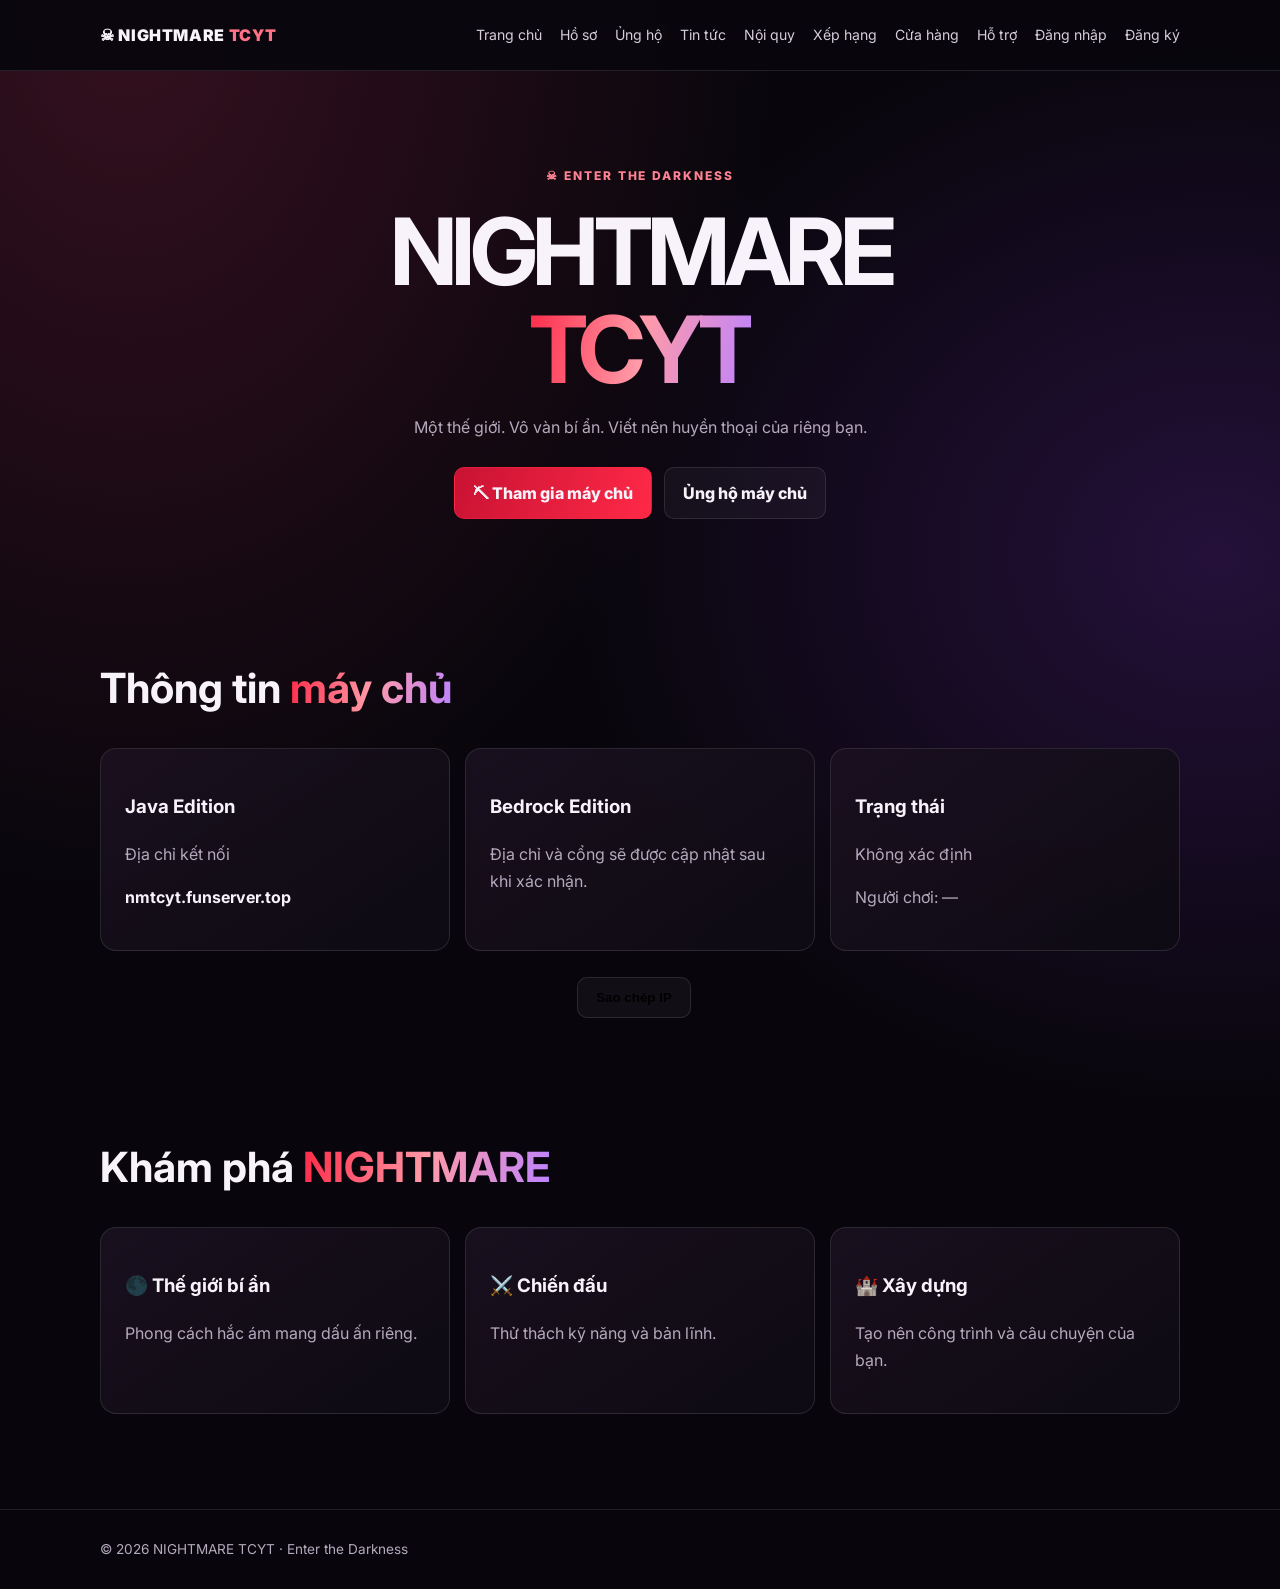
==== commit 2bd6162e: "Add navigation links to separate portal pages" ====
--- a/index.html
+++ b/index.html
@@ -1,7 +1,7 @@
 <!doctype html><html lang="vi"><head><meta charset="utf-8"><meta name="viewport" content="width=device-width,initial-scale=1"><meta name="theme-color" content="#08060c"><meta name="description" content="Trang giới thiệu máy chủ Minecraft NIGHTMARE TCYT, địa chỉ kết nối và thông tin cộng đồng."><title>Trang chủ | NIGHTMARE TCYT</title><link rel="preconnect" href="https://fonts.googleapis.com"><link href="https://fonts.googleapis.com/css2?family=Inter:wght@400;500;600;700;800;900&display=swap" rel="stylesheet"><style>
 :root{--bg:#08060c;--panel:#15101d;--red:#ff2947;--purple:#ad63ff;--text:#f8f3fa;--muted:#b5a9bd;--line:#ffffff1b}
 *{box-sizing:border-box}body{margin:0;background:radial-gradient(ellipse at 10% 0,#35101f,transparent 40%),radial-gradient(ellipse at 95% 35%,#241039,transparent 38%),var(--bg);color:var(--text);font:16px/1.65 Inter,Arial,sans-serif}a{color:inherit;text-decoration:none}.wrap{width:min(1080px,calc(100% - 32px));margin:auto}.nav{position:sticky;top:0;background:#09070deF;border-bottom:1px solid var(--line);backdrop-filter:blur(14px);z-index:5}.navin{min-height:70px;display:flex;align-items:center;justify-content:space-between;gap:16px}.brand{font-weight:900;letter-spacing:.04em}.brand span{color:#ff7185}.links{display:flex;gap:18px;flex-wrap:wrap;font-size:.88rem;color:#d7ccdc}.links a:hover{color:#ff8293}.hero{padding:90px 0 65px;text-align:center}.eyebrow{color:#ff8293;font-size:.75rem;font-weight:800;letter-spacing:.16em}.title{font-size:clamp(2.6rem,9vw,5.8rem);line-height:1.05;letter-spacing:-.06em;margin:16px 0}.grad{background:linear-gradient(100deg,#ff2947,#ff9aa8,#bd83ff);color:transparent;background-clip:text}.muted{color:var(--muted)}.actions{display:flex;gap:12px;justify-content:center;flex-wrap:wrap;margin-top:26px}.btn{display:inline-flex;justify-content:center;align-items:center;padding:12px 18px;border-radius:10px;background:linear-gradient(110deg,#c91233,var(--red));font-weight:800;border:1px solid #ff294766}.btn.alt{background:#ffffff0a;border-color:var(--line)}.section{padding:45px 0}.grid{display:grid;grid-template-columns:repeat(auto-fit,minmax(220px,1fr));gap:15px}.card,.panel{padding:24px;border:1px solid var(--line);border-radius:16px;background:linear-gradient(145deg,#1b1120e8,#0e0b14f5)}h2{font-size:clamp(1.7rem,5vw,2.6rem);line-height:1.2}.card p{color:var(--muted)}.field{display:grid;gap:7px;margin:14px 0}.field input,.field textarea{width:100%;padding:13px;border:1px solid var(--line);border-radius:9px;background:#09070d;color:white;font:inherit}.status{color:#ff9aa8;overflow-wrap:anywhere}.foot{padding:28px 0;border-top:1px solid var(--line);color:var(--muted);font-size:.85rem;margin-top:50px}@media(max-width:700px){.navin{align-items:flex-start;flex-direction:column;padding:13px 0}.links{gap:12px}.hero{padding:65px 0 40px}}
-</style></head><body><header class="nav"><div class="wrap navin"><a class="brand" href="/">☠ NIGHTMARE <span>TCYT</span></a><nav class="links"><a href="/">Trang chủ</a><a href="/profile/">Hồ sơ</a><a href="/ungho/">Ủng hộ</a><a href="/news/">Tin tức</a><a href="/rules/">Nội quy</a><a href="/support/">Hỗ trợ</a></nav></div></header><main>
+</style></head><body><header class="nav"><div class="wrap navin"><a class="brand" href="/">☠ NIGHTMARE <span>TCYT</span></a><nav class="links"><a href="/">Trang chủ</a><a href="/profile/">Hồ sơ</a><a href="/ungho/">Ủng hộ</a><a href="/news/">Tin tức</a><a href="/rules/">Nội quy</a><a href="/rank/">Xếp hạng</a><a href="/shop/">Cửa hàng</a><a href="/support/">Hỗ trợ</a><a href="/login/">Đăng nhập</a><a href="/register/">Đăng ký</a></nav></div></header><main>
 <section class="hero"><div class="wrap"><span class="eyebrow">☠ ENTER THE DARKNESS</span><h1 class="title">NIGHTMARE<br><span class="grad">TCYT</span></h1><p class="muted">Một thế giới. Vô vàn bí ẩn. Viết nên huyền thoại của riêng bạn.</p><div class="actions"><a class="btn" href="#server">⛏ Tham gia máy chủ</a><a class="btn alt" href="/ungho/">Ủng hộ máy chủ</a></div></div></section>
 <section class="section" id="server"><div class="wrap"><h2>Thông tin <span class="grad">máy chủ</span></h2><div class="grid"><article class="card"><h3>Java Edition</h3><p>Địa chỉ kết nối</p><strong id="ip">nmtcyt.funserver.top</strong></article><article class="card"><h3>Bedrock Edition</h3><p>Địa chỉ và cổng sẽ được cập nhật sau khi xác nhận.</p></article><article class="card"><h3>Trạng thái</h3><p id="state">Đang kiểm tra...</p><p id="players" class="muted">Người chơi: —</p></article></div><div class="actions"><button class="btn alt" id="copy">Sao chép IP</button><span id="copyStatus" class="muted"></span></div></div></section>
 <section class="section"><div class="wrap"><h2>Khám phá <span class="grad">NIGHTMARE</span></h2><div class="grid"><article class="card"><h3>🌑 Thế giới bí ẩn</h3><p>Phong cách hắc ám mang dấu ấn riêng.</p></article><article class="card"><h3>⚔️ Chiến đấu</h3><p>Thử thách kỹ năng và bản lĩnh.</p></article><article class="card"><h3>🏰 Xây dựng</h3><p>Tạo nên công trình và câu chuyện của bạn.</p></article></div></div></section>
